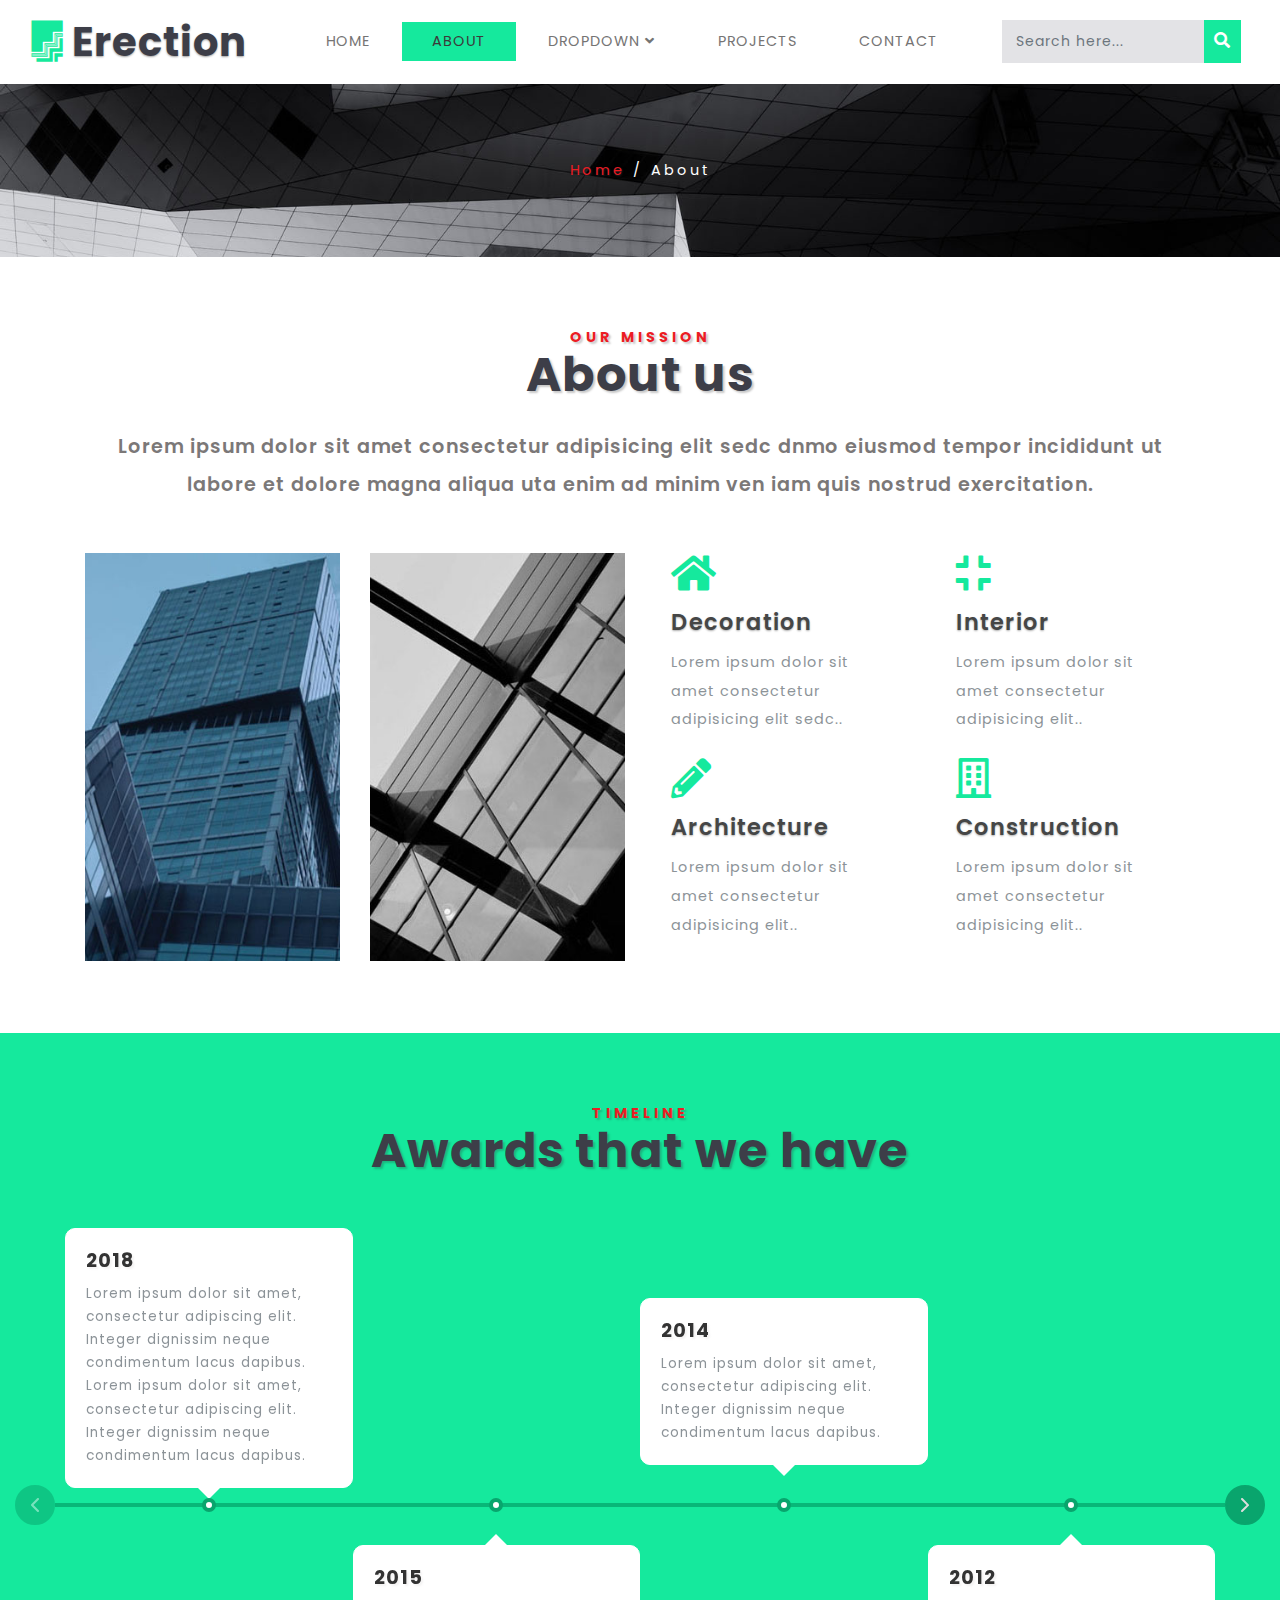
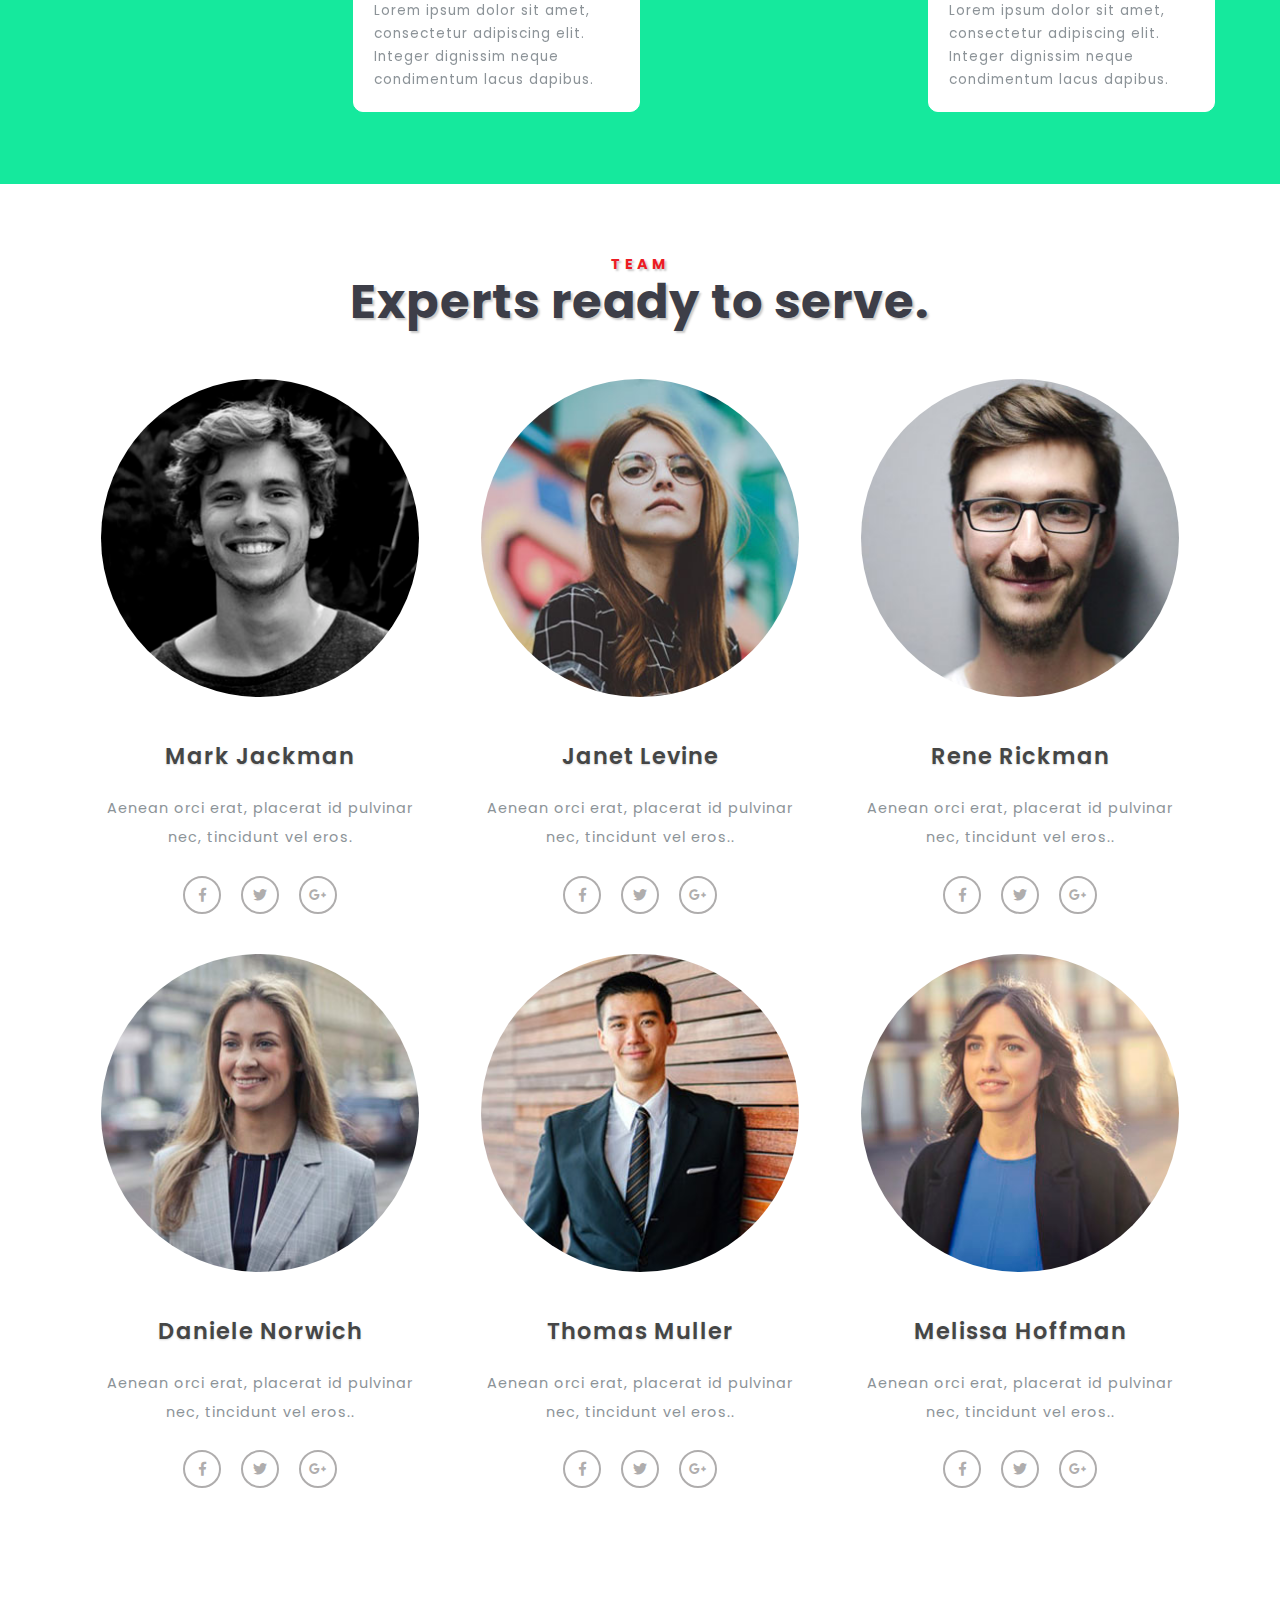
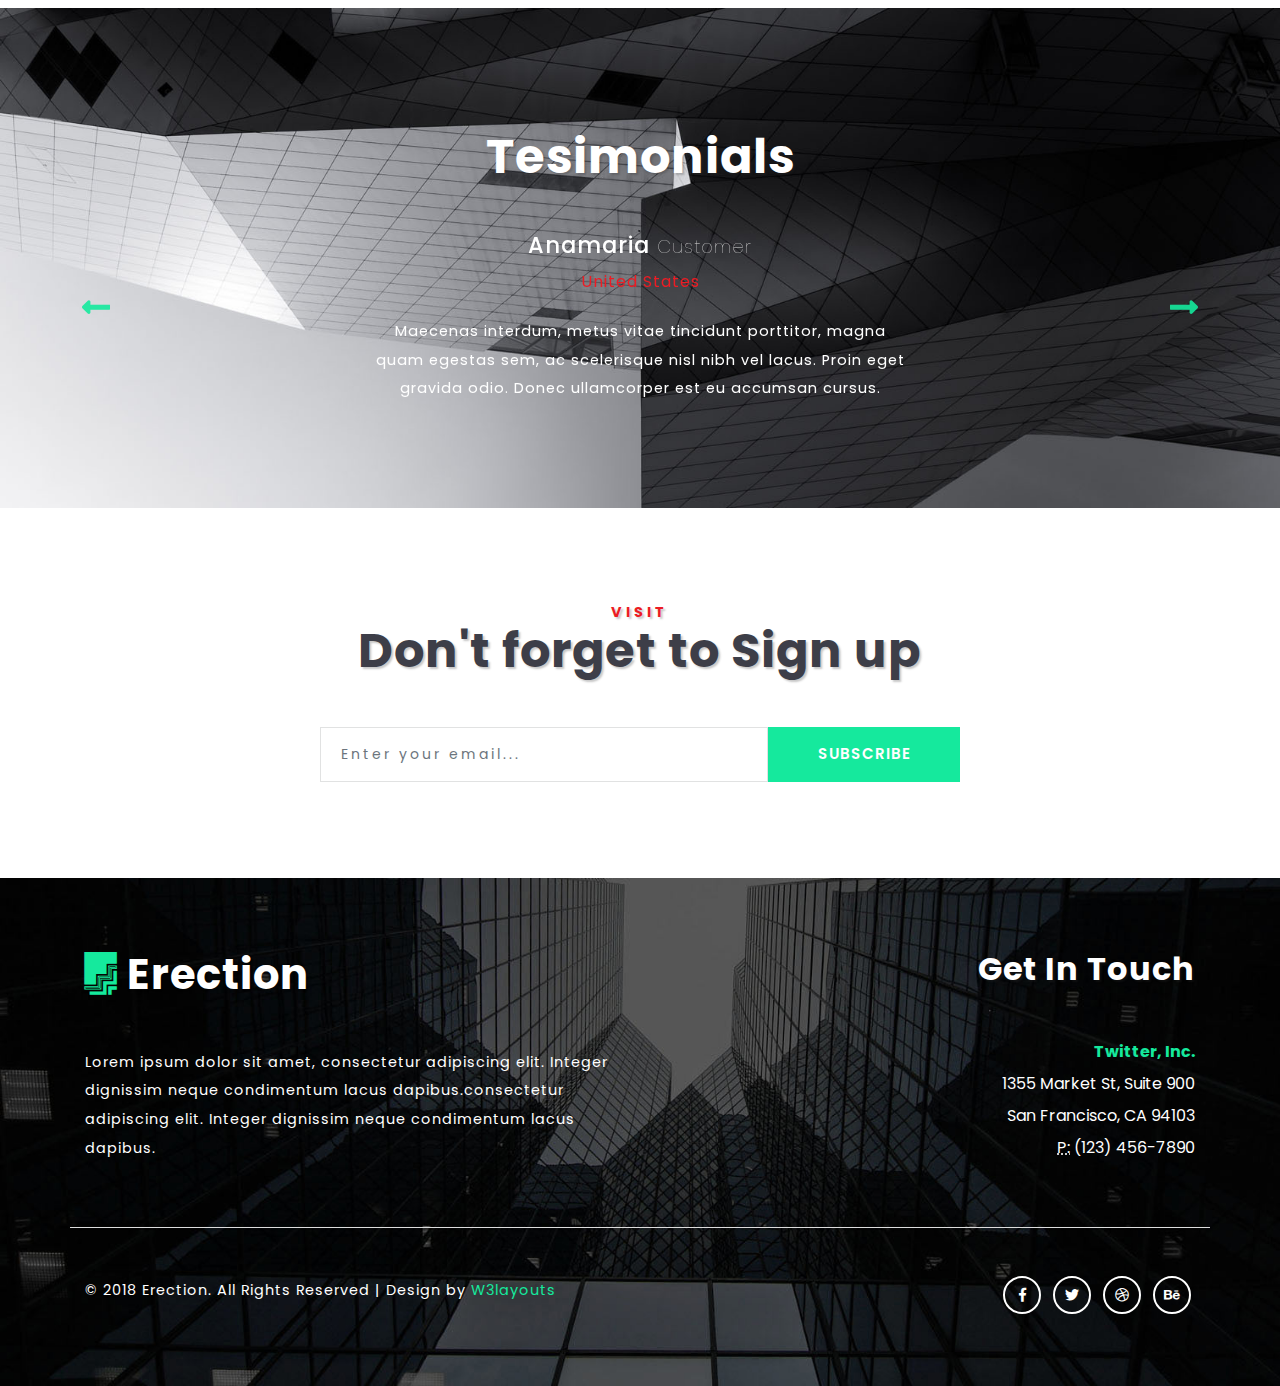
==== about.html @ d01f1c55 "Menmbahkan Template Baru" ====
<!--
	Author: W3layouts
	Author URL: http://w3layouts.com
	License: Creative Commons Attribution 3.0 Unported
	License URL: http://creativecommons.org/licenses/by/3.0/
-->
<!DOCTYPE html>
<html lang="zxx">

<head>
    <title>Erection Real estate Category Bootstrap responsive Web Template | About :: w3layouts</title>
    <meta name="viewport" content="width=device-width, initial-scale=1">
    <meta charset="utf-8">
    <meta name="keywords" content="Erection a Responsive web template, Bootstrap Web Templates, Flat Web Templates, Android Compatible web template, 
Smartphone Compatible web template, free webdesigns for Nokia, Samsung, LG, SonyEricsson, Motorola web design" />
    <script>
        addEventListener("load", function() {
            setTimeout(hideURLbar, 0);
        }, false);

        function hideURLbar() {
            window.scrollTo(0, 1);
        }
    </script>
    <link href="css/bootstrap.css" rel='stylesheet' type='text/css' />
    <link href="css/examples.css" rel="stylesheet" type="text/css">
    <link href="css/jquery.fancybox.css" rel="stylesheet" type="text/css">
    <link href="css/slider-pro.css" rel='stylesheet' type='text/css' />
    <link href="css/timeline.css" rel="stylesheet" type="text/css">
    <link href="css/style.css" rel='stylesheet' type='text/css' />
    <link href="css/fontawesome-all.css" rel="stylesheet">
    <link href="//fonts.googleapis.com/css?family=Poppins:100,100i,200,200i,300,300i,400,400i,500,500i,600,600i,700,700i,800,800i" rel="stylesheet">
</head>

<body>
    <div class="main-sec" id="home">
        <header>
            <nav class="navbar navbar-expand-lg navbar-light shift">
                <div class="logo">
                    <h1>
                        <a class="navbar-brand" href="index.html">
							<i class="fab fa-firstdraft"></i> Erection</a>
                    </h1>
                </div>
                <button class="navbar-toggler" type="button" data-toggle="collapse" data-target="#navbarSupportedContent" aria-controls="navbarSupportedContent" aria-expanded="false" aria-label="Toggle navigation">
					<span class="navbar-toggler-icon"></span>
				</button>

                <div class="collapse navbar-collapse" id="navbarSupportedContent">
                    <ul class="navbar-nav mx-auto">
                        <li class="nav-item">
                            <a class="nav-link" href="index.html">Home
								<span class="sr-only">(current)</span>
							</a>
                        </li>
                        <li class="nav-item active">
                            <a class="nav-link" href="about.html">About</a>
                        </li>
                        <li class="nav-item dropdown">
                            <a class="nav-link dropdown-toggle" href="#" id="navbarDropdown" role="button" data-toggle="dropdown" aria-haspopup="true" aria-expanded="false">
								Dropdown
								<i class="fas fa-angle-down"></i>
							</a>
                            <div class="dropdown-menu" aria-labelledby="navbarDropdown">
                                <a class="dropdown-item" href="services.html">Services</a>
                                <div class="dropdown-divider"></div>
                                <a class="dropdown-item" href="404.html">Error</a>

                            </div>
                        </li>
                        <li class="nav-item">
                            <a class="nav-link" href="projects.html">Projects</a>
                        </li>
                        <li class="nav-item">
                            <a class="nav-link" href="contact.html">Contact</a>
                        </li>
                    </ul>
                    <form action="#" method="post" class="form-inline my-2 my-lg-0 header-search">
                        <input class="form-control" type="search" placeholder="Search here..." name="Search" required="">
                        <button class="btn btn1 my-2 my-sm-0" type="submit">
							<i class="fas fa-search"></i>
						</button>
                    </form>
                </div>
            </nav>
        </header>
        <!--//header-->
    </div>
    <!-- banner-text -->
    <!-- banner-inner -->
    <div class="banner-inner">
        <ol class="breadcrumb justify-content-center">
            <li class="breadcrumb-item">
                <a href="index.html">Home</a>
            </li>
            <li class="breadcrumb-item active">About</li>
        </ol>

    </div>
    <!--// banner-inner -->
    <!--/wthree-banner-bottom-->
    <section class="wthree-banner-bottom py-lg-5 py-3 text-center">
        <div class="container py-lg-4 py-3">
            <h3 class="tittle text-center mb-lg-4 mb-3">
                <span>Our Mission</span>About us</h3>
            <p class="para my-4">Lorem ipsum dolor sit amet consectetur adipisicing elit sedc dnmo eiusmod tempor incididunt ut labore et dolore magna aliqua uta enim ad minim ven iam quis nostrud exercitation.</p>
            <div class="about-info mt-lg-5 mt-3">
                <div class="row">
                    <div class="col-lg-6 ab-imgs">
                        <div class="row ab-inner-img">
                            <div class="col-md-6 ab-one">
                                <img src="images/ab1.jpg" class="img-fluid" alt="">
                            </div>
                            <div class="col-md-6 ab-one">
                                <img src="images/ab2.jpg" class="img-fluid" alt="">
                            </div>
                        </div>
                    </div>
                    <div class="col-lg-6 ab-info text-left">
                        <div class="row ab-text-con">
                            <div class="col-sm-6 ab-grid">
                                <div class="card">
                                    <div class="card-body">
                                        <i class="fas fa-home"></i>
                                        <h5 class="card-title">Decoration</h5>
                                        <p class="card-text">Lorem ipsum dolor sit amet consectetur adipisicing elit sedc..</p>
                                    </div>
                                </div>
                            </div>
                            <div class="col-sm-6 ab-grid">
                                <div class="card">
                                    <div class="card-body">
                                        <i class="fas fa-compress"></i>
                                        <h5 class="card-title">Interior</h5>
                                        <p class="card-text">Lorem ipsum dolor sit amet consectetur adipisicing elit..</p>
                                    </div>
                                </div>
                            </div>
                            <div class="col-sm-6 ab-grid mt-4">
                                <div class="card">
                                    <div class="card-body">
                                        <i class="fas fa-pencil-alt"></i>
                                        <h5 class="card-title">Architecture</h5>
                                        <p class="card-text">Lorem ipsum dolor sit amet consectetur adipisicing elit..</p>
                                    </div>
                                </div>
                            </div>
                            <div class="col-sm-6 ab-grid mt-4">
                                <div class="card">
                                    <div class="card-body">
                                        <i class="far fa-building"></i>
                                        <h5 class="card-title">Construction</h5>
                                        <p class="card-text">Lorem ipsum dolor sit amet consectetur adipisicing elit..</p>
                                    </div>
                                </div>
                            </div>
                        </div>
                    </div>
                </div>
            </div>
        </div>
    </section>
    <!--//wthree-banner-bottom-->
    <section class="page-section py-lg-5 py-3">
        <div class="container-fluid">
            <div class="w3ls-inner-sec py-lg-4 py-3">
                <h3 class="tittle text-center mb-lg-5 mb-3">
                    <span>Timeline</span>Awards that we have</h3>
                <div class="timeline">
                    <div class="timeline__wrap">
                        <div class="timeline__items">
                            <div class="timeline__item">
                                <div class="timeline__content">
                                    <h4>2018</h4>
                                    <p>Lorem ipsum dolor sit amet, consectetur adipiscing elit. Integer dignissim neque condimentum lacus dapibus. Lorem ipsum dolor sit amet, consectetur adipiscing elit. Integer dignissim neque condimentum lacus dapibus.</p>
                                </div>
                            </div>
                            <div class="timeline__item">
                                <div class="timeline__content">
                                    <h4>2015</h4>
                                    <p>Lorem ipsum dolor sit amet, consectetur adipiscing elit. Integer dignissim neque condimentum lacus dapibus.</p>
                                </div>
                            </div>
                            <div class="timeline__item">
                                <div class="timeline__content">
                                    <h4>2014</h4>
                                    <p>Lorem ipsum dolor sit amet, consectetur adipiscing elit. Integer dignissim neque condimentum lacus dapibus.</p>
                                </div>
                            </div>
                            <div class="timeline__item">
                                <div class="timeline__content">
                                    <h4>2012</h4>
                                    <p>Lorem ipsum dolor sit amet, consectetur adipiscing elit. Integer dignissim neque condimentum lacus dapibus.</p>
                                </div>
                            </div>
                            <div class="timeline__item">
                                <div class="timeline__content">
                                    <h4>2010</h4>
                                    <p>Lorem ipsum dolor sit amet, consectetur adipiscing elit. Integer dignissim neque condimentum lacus dapibus. Lorem ipsum dolor sit amet, consectetur adipiscing elit.</p>
                                </div>
                            </div>
                            <div class="timeline__item">
                                <div class="timeline__content">
                                    <h4>2007</h4>
                                    <p>Lorem ipsum dolor sit amet, consectetur adipiscing elit. Integer dignissim neque condimentum lacus dapibus.</p>
                                </div>
                            </div>
                            <div class="timeline__item">
                                <div class="timeline__content">
                                    <h4>2004</h4>
                                    <p>Lorem ipsum dolor sit amet, consectetur adipiscing elit. Integer dignissim neque condimentum lacus dapibus.</p>
                                </div>
                            </div>
                            <div class="timeline__item">
                                <div class="timeline__content">
                                    <h4>2002</h4>
                                    <p>Lorem ipsum dolor sit amet, consectetur adipiscing elit. Integer dignissim neque condimentum lacus dapibus.</p>

                                </div>
                            </div>
                        </div>
                    </div>
                </div>
            </div>
        </div>
    </section>
    <!--//timeline-->
    <!--/wthree-banner-bottom-->
    <section class="wthree-banner-bottom py-lg-5 py-3 text-center">
        <div class="container py-lg-4 py-3">
            <h3 class="tittle text-center mb-lg-5 mb-3">
                <span>Team</span>Experts ready to serve.</h3>
            <div class="row mt-5">
                <div class="col-lg-4 member-main-w3layouts text-center">
                    <div class="card">
                        <div class="card-body">
                            <div class="member-img">
                                <img src="images/team1.jpg" alt=" " class="img-fluid rounded-circle">
                            </div>
                            <div class="member-info text-center py-lg-4 py-2">
                                <h4>Mark Jackman</h4>

                                <p class="my-4"> Aenean orci erat, placerat id pulvinar nec, tincidunt vel eros.</p>
                                <div class="mt-3 team-social text-center">

                                    <ul class="social-icons text-center">
                                        <li>
                                            <a href="#">
												<i class="fab fa-facebook-f"></i>
											</a>
                                        </li>
                                        <li class="mx-3">
                                            <a href="#">
												<i class="fab fa-twitter"></i>
											</a>
                                        </li>
                                        <li>
                                            <a href="#">
												<i class="fab fa-google-plus-g"></i>
											</a>
                                        </li>

                                    </ul>
                                </div>
                            </div>
                        </div>
                    </div>
                </div>
                <div class="col-lg-4 member-main-w3layouts text-center">
                    <div class="card">
                        <div class="card-body">
                            <div class="member-img">
                                <img src="images/team2.jpg" alt=" " class="img-fluid rounded-circle">
                            </div>
                            <div class="member-info text-center py-lg-4 py-2">
                                <h4>Janet Levine</h4>

                                <p class="my-4">Aenean orci erat, placerat id pulvinar nec, tincidunt vel eros..

                                </p>
                                <div class="mt-3 team-social text-center">

                                    <ul class="social-icons text-center">


                                        <li>
                                            <a href="#">
												<i class="fab fa-facebook-f"></i>
											</a>
                                        </li>
                                        <li class="mx-3">
                                            <a href="#">
												<i class="fab fa-twitter"></i>
											</a>
                                        </li>
                                        <li>
                                            <a href="#">
												<i class="fab fa-google-plus-g"></i>
											</a>
                                        </li>

                                    </ul>
                                </div>
                            </div>
                        </div>
                    </div>
                </div>
                <div class="col-lg-4 member-main-w3layouts text-center">
                    <div class="card">
                        <div class="card-body">
                            <div class="member-img">
                                <img src="images/team3.jpg" alt=" " class="img-fluid rounded-circle">
                            </div>
                            <div class="member-info text-center py-lg-4 py-2">
                                <h4>Rene Rickman</h4>

                                <p class="my-4">Aenean orci erat, placerat id pulvinar nec, tincidunt vel eros..

                                </p>
                                <div class="mt-3 team-social text-center">

                                    <ul class="social-icons text-center">


                                        <li>
                                            <a href="#">
												<i class="fab fa-facebook-f"></i>
											</a>
                                        </li>
                                        <li class="mx-3">
                                            <a href="#">
												<i class="fab fa-twitter"></i>
											</a>
                                        </li>
                                        <li>
                                            <a href="#">
												<i class="fab fa-google-plus-g"></i>
											</a>
                                        </li>
                                    </ul>
                                </div>
                            </div>
                        </div>
                    </div>
                </div>
                <div class="col-lg-4 member-main-w3layouts text-center mt-lg-3 mt-2">
                    <div class="card">
                        <div class="card-body">
                            <div class="member-img">
                                <img src="images/team4.jpg" alt=" " class="img-fluid rounded-circle">
                            </div>
                            <div class="member-info text-center py-lg-4 py-2">
                                <h4>Daniele Norwich</h4>
                                <p class="my-4">Aenean orci erat, placerat id pulvinar nec, tincidunt vel eros..
                                </p>
                                <div class="mt-3 team-social text-center">

                                    <ul class="social-icons text-center">


                                        <li>
                                            <a href="#">
												<i class="fab fa-facebook-f"></i>
											</a>
                                        </li>
                                        <li class="mx-3">
                                            <a href="#">
												<i class="fab fa-twitter"></i>
											</a>
                                        </li>
                                        <li>
                                            <a href="#">
												<i class="fab fa-google-plus-g"></i>
											</a>
                                        </li>
                                    </ul>
                                </div>
                            </div>
                        </div>
                    </div>
                </div>
                <div class="col-lg-4 member-main-w3layouts text-center mt-lg-3 mt-2">
                    <div class="card">
                        <div class="card-body">
                            <div class="member-img">
                                <img src="images/team5.jpg" alt=" " class="img-fluid rounded-circle">
                            </div>
                            <div class="member-info text-center py-lg-4 py-2">
                                <h4>Thomas Muller</h4>

                                <p class="my-4">Aenean orci erat, placerat id pulvinar nec, tincidunt vel eros..

                                </p>
                                <div class="mt-3 team-social text-center">

                                    <ul class="social-icons text-center">


                                        <li>
                                            <a href="#">
												<i class="fab fa-facebook-f"></i>
											</a>
                                        </li>
                                        <li class="mx-3">
                                            <a href="#">
												<i class="fab fa-twitter"></i>
											</a>
                                        </li>
                                        <li>
                                            <a href="#">
												<i class="fab fa-google-plus-g"></i>
											</a>
                                        </li>
                                    </ul>
                                </div>
                            </div>
                        </div>
                    </div>
                </div>
                <div class="col-lg-4 member-main-w3layouts text-center mt-lg-3 mt-2">
                    <div class="card">
                        <div class="card-body">
                            <div class="member-img">
                                <img src="images/team6.jpg" alt=" " class="img-fluid rounded-circle">
                            </div>
                            <div class="member-info text-center py-lg-4 py-2">
                                <h4>Melissa Hoffman</h4>

                                <p class="my-4">Aenean orci erat, placerat id pulvinar nec, tincidunt vel eros..

                                </p>
                                <div class="mt-3 team-social text-center">

                                    <ul class="social-icons text-center">


                                        <li>
                                            <a href="#">
												<i class="fab fa-facebook-f"></i>
											</a>
                                        </li>
                                        <li class="mx-3">
                                            <a href="#">
												<i class="fab fa-twitter"></i>
											</a>
                                        </li>
                                        <li>
                                            <a href="#">
												<i class="fab fa-google-plus-g"></i>
											</a>
                                        </li>
                                    </ul>
                                </div>
                            </div>
                        </div>
                    </div>
                </div>
            </div>
        </div>
    </section>
    <!--//wthree-banner-bottom-->
    <!-- /testimonials -->
    <div class="testimonials py-lg-5 py-3 mt-4">
        <div class="testimonials-inner py-lg-5 py-3">
            <h3 class="tittle cen text-center my-lg-4 mt-3">Tesimonials</h3>
            <div id="carouselExampleControls" class="carousel slide" data-ride="carousel">
                <div class="carousel-inner" role="listbox">
                    <div class="carousel-item active">
                        <div class="testimonials_grid text-center">
                            <h3>Anamaria
                                <span>Customer</span>
                            </h3>
                            <label>United States</label>
                            <p>Maecenas interdum, metus vitae tincidunt porttitor, magna quam egestas sem, ac scelerisque nisl nibh vel lacus. Proin eget gravida odio. Donec ullamcorper est eu accumsan cursus.</p>
                        </div>
                    </div>
                    <div class="carousel-item">
                        <div class="testimonials_grid text-center">
                            <h3>Esmeralda
                                <span>Customer</span>
                            </h3>
                            <label>United States</label>
                            <p>Maecenas interdum, metus vitae tincidunt porttitor, magna quam egestas sem, ac scelerisque nisl nibh vel lacus. Proin eget gravida odio. Donec ullamcorper est eu accumsan cursus.</p>
                        </div>
                    </div>
                    <div class="carousel-item">
                        <div class="testimonials_grid text-center">
                            <h3>Gretchen
                                <span>Customer</span>
                            </h3>
                            <label>United States</label>
                            <p>Maecenas interdum, metus vitae tincidunt porttitor, magna quam egestas sem, ac scelerisque nisl nibh vel lacus. Proin eget gravida odio. Donec ullamcorper est eu accumsan cursus.</p>
                        </div>
                    </div>
                    <a class="carousel-control-prev test" href="#carouselExampleControls" role="button" data-slide="prev">
						<span class="fas fa-long-arrow-alt-left"></span>
						<span class="sr-only">Previous</span>
					</a>
                    <a class="carousel-control-next test" href="#carouselExampleControls" role="button" data-slide="next">
						<span class="fas fa-long-arrow-alt-right" aria-hidden="true"></span>
						<span class="sr-only">Next</span>

					</a>
                </div>
            </div>
        </div>
    </div>
    <!-- //testimonials -->
    <!-- /newsletter-->
    <div class="newsletter py-lg-5 py-3 text-center">
        <div class="newsletter-inner py-lg-5 py-3">
            <h3 class="tittle text-center mb-lg-5 mb-3">
                <span>Visit </span>Don't forget to Sign up</h3>
            <div class="newsright">
                <form action="#" method="post" class="d-flex">
                    <input class="form-control" type="email" placeholder="Enter your email..." name="email" required="">
                    <input class="form-control" type="submit" value="Subscribe">
                </form>
            </div>
        </div>
    </div>
    <!-- //newsletter-->

    <!--footer -->
    <footer class="footer-sec-w3layouts py-lg-5 py-3">
        <div class="container">
            <div class="w3ls-inner-sec py-lg-4 py-3">
                <div class="row">
                    <div class="col-lg-6 footer-left-info text-left">
                        <div class="logo">
                            <h2>
                                <a href="index.html">
									<i class="fab fa-firstdraft"></i> Erection</a>
                            </h2>
                        </div>
                        <p class="my-5">Lorem ipsum dolor sit amet, consectetur adipiscing elit. Integer dignissim neque condimentum lacus dapibus.consectetur adipiscing elit. Integer dignissim neque condimentum lacus dapibus.</p>


                    </div>
                    <div class="col-lg-6 footer-right-info text-right">
                        <h6>Get In Touch</h6>
                        <address class="ad-info mt-5">
							<strong>Twitter, Inc.</strong>
							<br> 1355 Market St, Suite 900
							<br> San Francisco, CA 94103
							<br>
							<abbr title="Phone">P:</abbr> (123) 456-7890
						</address>

                    </div>
                </div>
                <div class="row copyright-info mt-3">
                    <div class="col-lg-6 copyright">
                        <p>&copy; 2018 Erection. All Rights Reserved | Design by
                            <a href="http://w3layouts.com/"> W3layouts </a>
                        </p>
                    </div>
                    <div class="col-lg-6 social_media footer-icons text-right">
                        <ul class="text-right">
                            <li>
                                <a href="#" class="facebook text-center">
									<i class="fab fa-facebook-f" aria-hidden="true"></i>
								</a>
                            </li>
                            <li>
                                <a href="#" class="twitter text-center">
									<i class="fab fa-twitter" aria-hidden="true"></i>
								</a>
                            </li>
                            <li>
                                <a href="#" class="dribbble text-center">
									<i class="fab fa-dribbble" aria-hidden="true"></i>
								</a>
                            </li>
                            <li>
                                <a href="#" class="behance text-center">
									<i class="fab fa-behance" aria-hidden="true"></i>
								</a>
                            </li>
                        </ul>
                    </div>
                </div>

            </div>
        </div>
    </footer>
    <!-- //Custom-JavaScript-File-Links -->
    <!-- js -->
    <script src="js/jquery-2.2.3.min.js"></script>
    <!--slider-->
    <!-- dropdown nav -->
    <script>
        $(document).ready(function() {
            $(".dropdown").hover(
                function() {
                    $('.dropdown-menu', this).stop(true, true).slideDown("fast");
                    $(this).toggleClass('open');
                },
                function() {
                    $('.dropdown-menu', this).stop(true, true).slideUp("fast");
                    $(this).toggleClass('open');
                }
            );
        });
    </script>
    <!-- //dropdown nav -->


    <!-- /timeline -->
    <script src="js/timeline.min.js"></script>
    <script>
        timeline(document.querySelectorAll('.timeline'), {
            forceVerticalMode: 700,
            mode: 'horizontal',
            verticalStartPosition: 'left',
            visibleItems: 4
        });
    </script>
    <!-- //timeline -->
    <!-- //js -->
    <script src="js/bootstrap.js"></script>
    <!--/ start-smoth-scrolling -->
    <script src="js/move-top.js"></script>
    <script src="js/easing.js"></script>
    <script>
        jQuery(document).ready(function($) {
            $(".scroll").click(function(event) {
                event.preventDefault();
                $('html,body').animate({
                    scrollTop: $(this.hash).offset().top
                }, 900);
            });
        });
    </script>
    <script>
        $(document).ready(function() {
            /*
            						var defaults = {
            							  containerID: 'toTop', // fading element id
            							containerHoverID: 'toTopHover', // fading element hover id
            							scrollSpeed: 1200,
            							easingType: 'linear' 
            						 };
            						*/

            $().UItoTop({
                easingType: 'easeOutQuart'
            });

        });
    </script>
    <!--// end-smoth-scrolling -->
</body>

</html>
---- css/examples.css ----
.slider-pro {
    font-family: 'Open Sans', Arial;
}

/* Example 1 */

#example1 .sp-thumbnail {
	width: 100%;
	padding: 8px;
	background-color: #F0F0F0;
	-moz-box-sizing: border-box;
	box-sizing: border-box;
}

#example1 .sp-thumbnail-title {
	margin-bottom: 5px;
	text-transform: uppercase;
	color: #333;
}

#example1 .sp-thumbnail-description {
	font-size: 14px;
	color: #333;
}

@media (max-width: 860px) {
	#example1 .hide-medium-screen {
		display: none;
	}
}

@media (max-width: 640px) {
	#example1 .sp-layer {
		font-size: 12px;
	}

	#example1 .hide-small-screen {
		display: none;
	}
}

@media (max-width: 500px) {
	#example1 .sp-thumbnail {
		text-align: center;
	}

	#example1 .sp-thumbnail-title {
		font-size: 12px;
		text-transform: uppercase;
	}

	#example1 .sp-thumbnail-description {
		display: none;
	}
}

/* Example 3 */

#example3 .sp-selected-thumbnail {
	border: 4px solid #000;
}

/* Example 4 */

#example4 .sp-slides-container {
	background-color: #F4F4F4;
}

#example4 h3 {
	margin: 0 0 10px 0;
}

#example4 p {
	margin: 0 0 30px 0;
}

#example4 .sp-thumbnail-container {
	width: 200px;
	height: 130px;
	overflow: hidden;
	margin-bottom: 10px;
}

#example4 .sp-image-text {
	background: rgba( 80, 80, 80, 0.5 );
	color: #FFF;
	padding: 20px;
}

.links {
	text-align: center;
	margin-top: 10px;
}

/* Example 5 */

#example5 .sp-thumbnail-image-container {
	width: 100px;
	height: 80px;
	overflow: hidden;
	float: left;
}

#example5 .sp-thumbnail-image {
	height: 100%;
}

#example5 .sp-thumbnail-text {
	width: 170px;
    float: right;
    padding: 8px;
    background-color: #F0F0F0;
    -moz-box-sizing: border-box;
    box-sizing: border-box;
}

#example5 .sp-thumbnail-title {
	margin-bottom: 5px;
	text-transform: uppercase;
	color: #333;
}

#example5 .sp-thumbnail-description {
	font-size: 14px;
	color: #333;
}

@media (max-width: 500px) {
	#example5 .sp-thumbnail {
		text-align: center;
	}

	#example5 .sp-thumbnail-image-container {
		display: none;
	}

	#example5 .sp-thumbnail-text {
		width: 120px;
	}

	#example5 .sp-thumbnail-title {
		font-size: 12px;
		text-transform: uppercase;
	}

	#example5 .sp-thumbnail-description {
		display: none;
	}
}
---- css/slider-pro.css ----
/*!
*  - v1.4.0
* Homepage: http://bqworks.com/slider-pro/
* Author: bqworks
* Author URL: http://bqworks.com/
*/

.sp-caption-container {
    text-align: center;
    margin-top: 10px;
    color: #888;
    letter-spacing: 2px;
    font-size: 0.9em;
}
.sp-slides-container {
    position: relative
}

.sp-mask {
    position: relative;
    overflow: hidden
}

.sp-slides {
    position: relative;
    -webkit-backface-visibility: hidden;
    -webkit-perspective: 1000
}

.sp-slide {
    position: absolute
}

.sp-image-container {
    overflow: hidden
}

.sp-image {
    position: relative;
    display: block;
    border: none
}

.sp-no-js {
    overflow: hidden;
    max-width: 100%
}

.sp-thumbnails-container {
    position: relative;
    overflow: hidden;
    direction: ltr
}

.sp-bottom-thumbnails,
.sp-top-thumbnails {
    left: 0;
    margin: 0 auto
}

.sp-top-thumbnails {
    position: absolute;
    top: 0;
    margin-bottom: 4px
}

.sp-bottom-thumbnails {
    margin-top: 4px
}

.sp-left-thumbnails,
.sp-right-thumbnails {
    position: absolute;
    top: 0
}

.sp-right-thumbnails {
    right: 0;
    margin-left: 4px
}

.sp-left-thumbnails {
    left: 0;
    margin-right: 4px
}

.sp-thumbnails {
    position: relative
}

.sp-thumbnail {
    border: none
}

.sp-thumbnail-container {
    position: relative;
    display: block;
    overflow: hidden;
    float: left;
    -moz-box-sizing: border-box;
    box-sizing: border-box
}

.sp-rtl .sp-thumbnail-container {
    float: right
}

.sp-bottom-thumbnails .sp-thumbnail-container,
.sp-top-thumbnails .sp-thumbnail-container {
    margin-left: 2px;
    margin-right: 2px
}

.sp-bottom-thumbnails .sp-thumbnail-container:first-child,
.sp-top-thumbnails .sp-thumbnail-container:first-child {
    margin-left: 0
}

.sp-bottom-thumbnails .sp-thumbnail-container:last-child,
.sp-top-thumbnails .sp-thumbnail-container:last-child {
    margin-right: 0
}

.sp-left-thumbnails .sp-thumbnail-container,
.sp-right-thumbnails .sp-thumbnail-container {
    margin-top: 2px;
    margin-bottom: 2px
}

.sp-left-thumbnails .sp-thumbnail-container:first-child,
.sp-right-thumbnails .sp-thumbnail-container:first-child {
    margin-top: 0
}

.sp-left-thumbnails .sp-thumbnail-container:last-child,
.sp-right-thumbnails .sp-thumbnail-container:last-child {
    margin-bottom: 0
}

.sp-right-thumbnails.sp-has-pointer {
    margin-left: -13px
}

.sp-right-thumbnails.sp-has-pointer .sp-thumbnail {
    position: absolute;
    left: 18px;
    margin-left: 0 !important
}

.sp-right-thumbnails.sp-has-pointer .sp-selected-thumbnail:before {
    content: '';
    position: absolute;
    height: 100%;
    border-left: 5px solid red;
    left: 0;
    top: 0;
    margin-left: 13px
}

.sp-right-thumbnails.sp-has-pointer .sp-selected-thumbnail:after {
    content: '';
    position: absolute;
    width: 0;
    height: 0;
    left: 0;
    top: 50%;
    margin-top: -8px;
    border-right: 13px solid red;
    border-top: 8px solid transparent;
    border-bottom: 8px solid transparent
}

.sp-left-thumbnails.sp-has-pointer {
    margin-right: -13px
}

.sp-left-thumbnails.sp-has-pointer .sp-thumbnail {
    position: absolute;
    right: 18px
}

.sp-left-thumbnails.sp-has-pointer .sp-selected-thumbnail:before {
    content: '';
    position: absolute;
    height: 100%;
    border-left: 5px solid red;
    right: 0;
    top: 0;
    margin-right: 13px
}

.sp-left-thumbnails.sp-has-pointer .sp-selected-thumbnail:after {
    content: '';
    position: absolute;
    width: 0;
    height: 0;
    right: 0;
    top: 50%;
    margin-top: -8px;
    border-left: 13px solid red;
    border-top: 8px solid transparent;
    border-bottom: 8px solid transparent
}

.sp-bottom-thumbnails.sp-has-pointer {
    margin-top: -13px
}

.sp-bottom-thumbnails.sp-has-pointer .sp-thumbnail {
    position: absolute;
    top: 18px;
    margin-top: 0 !important
}

.sp-bottom-thumbnails.sp-has-pointer .sp-selected-thumbnail:before {
    content: '';
    position: absolute;
    width: 100%;
    border-bottom: 5px solid red;
    top: 0;
    margin-top: 13px
}

.sp-bottom-thumbnails.sp-has-pointer .sp-selected-thumbnail:after {
    content: '';
    position: absolute;
    width: 0;
    height: 0;
    left: 50%;
    top: 0;
    margin-left: -8px;
    border-bottom: 13px solid red;
    border-left: 8px solid transparent;
    border-right: 8px solid transparent
}

.sp-top-thumbnails.sp-has-pointer {
    margin-bottom: -13px
}

.sp-top-thumbnails.sp-has-pointer .sp-thumbnail {
    position: absolute;
    bottom: 18px
}

.sp-top-thumbnails.sp-has-pointer .sp-selected-thumbnail:before {
    content: '';
    position: absolute;
    width: 100%;
    border-bottom: 5px solid red;
    bottom: 0;
    margin-bottom: 13px
}

.sp-top-thumbnails.sp-has-pointer .sp-selected-thumbnail:after {
    content: '';
    position: absolute;
    width: 0;
    height: 0;
    left: 50%;
    bottom: 0;
    margin-left: -8px;
    border-top: 13px solid red;
    border-left: 8px solid transparent;
    border-right: 8px solid transparent
}

.sp-layer {
    position: absolute;
    margin: 0;
    box-sizing: border-box;
    -moz-box-sizing: border-box;
    -webkit-box-sizing: border-box;
    -webkit-font-smoothing: subpixel-antialiased;
    -webkit-backface-visibility: hidden
}

.sp-black {
    color: #FFF;
    background: #000;
    background: rgba(0, 0, 0, .7)
}

.sp-white {
    color: #000;
    background: #fff;
    background: rgba(255, 255, 255, .7)
}

.sp-rounded {
    border-radius: 10px
}

.sp-padding {
    padding: 10px
}

.sp-selectable {
    cursor: default
}

.sp-caption-container {
    margin-top: 14px;
    color: #888;
    letter-spacing: 7px;
    font-size: 1em;
}

.sp-full-screen {
    margin: 0 !important;
    background-color: #000
}

.sp-full-screen-button {
    position: absolute;
    top: 5px;
    right: 10px;
    font-size: 30px;
    line-height: 1;
    cursor: pointer;
    -webkit-transform: rotate(45deg);
    -ms-transform: rotate(45deg);
    transform: rotate(45deg)
}

.sp-full-screen-button:before {
    content: '\2195'
}

.sp-fade-full-screen {
    opacity: 0;
    -webkit-transition: opacity .5s;
    transition: opacity .5s
}

.slider-pro:hover .sp-fade-full-screen {
    opacity: 1
}

.sp-buttons {
    position: relative;
    width: 100%;
    text-align: center;
    padding-top: 10px
}

.sp-rtl .sp-buttons {
    direction: rtl
}

.sp-full-screen .sp-buttons {
    display: none
}

.sp-button {
    width: 10px;
    height: 10px;
    border: 2px solid #222;
    border-radius: 50%;
    margin: 4px;
    display: inline-block;
    -moz-box-sizing: border-box;
    -webkit-box-sizing: border-box;
    box-sizing: border-box;
    cursor: pointer
}

.sp-selected-button {
    background-color:#ec1c24;
    border: 2px solid #ec1c24;
}

@media only screen and (min-width:768px) and (max-width:1024px) {
    .sp-button {
        width: 14px;
        height: 14px
    }
}

@media only screen and (min-width:568px) and (max-width:768px) {
    .sp-button {
        width: 16px;
        height: 16px
    }
}

@media only screen and (min-width:320px) and (max-width:568px) {
    .sp-button {
        width: 18px;
        height: 18px
    }
}

.sp-arrows {
    position: absolute
}

.sp-fade-arrows {
    opacity: 0;
    -webkit-transition: opacity .5s;
    transition: opacity .5s
}

.sp-slides-container:hover .sp-fade-arrows {
    opacity: 1
}

.sp-horizontal .sp-arrows {
    width: 100%;
    left: 0;
    top: 50%;
    margin-top: -15px
}

.sp-vertical .sp-arrows {
    height: 100%;
    left: 50%;
    top: 0;
    margin-left: -10px
}

.sp-arrow {
    position: absolute;
    display: block;
    width: 20px;
    height: 30px;
    cursor: pointer
}

.sp-vertical .sp-arrow {
    -webkit-transform: rotate(90deg);
    -ms-transform: rotate(90deg);
    transform: rotate(90deg)
}

.sp-horizontal .sp-previous-arrow {
    left: 20px;
    right: auto
}

.sp-horizontal .sp-next-arrow,
.sp-horizontal.sp-rtl .sp-previous-arrow {
    right: 20px;
    left: auto
}

.sp-horizontal.sp-rtl .sp-next-arrow {
    left: 20px;
    right: auto
}

.sp-vertical .sp-previous-arrow {
    top: 20px
}

.sp-vertical .sp-next-arrow {
    bottom: 20px;
    -webkit-transform: rotate(270deg);
    -ms-transform: rotate(270deg);
    transform: rotate(270deg)
}

.sp-next-arrow:after,
.sp-next-arrow:before,
.sp-previous-arrow:after,
.sp-previous-arrow:before {
    content: '';
    position: absolute;
    width: 50%;
    height: 50%;
    background-color: #FFF
}

.sp-arrow:before {
    left: 30%;
    top: 0;
    -webkit-transform: skew(145deg, 0deg);
    -ms-transform: skew(145deg, 0deg);
    transform: skew(145deg, 0deg)
}

.sp-arrow:after {
    left: 30%;
    top: 50%;
    -webkit-transform: skew(-145deg, 0deg);
    -ms-transform: skew(-145deg, 0deg);
    transform: skew(-145deg, 0deg)
}

.sp-horizontal.sp-rtl .sp-previous-arrow,
.sp-next-arrow {
    -webkit-transform: rotate(180deg);
    -ms-transform: rotate(180deg);
    transform: rotate(180deg)
}

.sp-horizontal.sp-rtl .sp-next-arrow {
    -webkit-transform: rotate(0deg);
    -ms-transform: rotate(0deg);
    transform: rotate(0deg)
}

.ie7 .sp-arrow,
.ie8 .sp-arrow {
    width: 0;
    height: 0
}

.ie7 .sp-arrow:after,
.ie7 .sp-arrow:before,
.ie8 .sp-arrow:after,
.ie8 .sp-arrow:before {
    content: none
}

.ie7.sp-horizontal .sp-previous-arrow,
.ie8.sp-horizontal .sp-previous-arrow {
    border-right: 20px solid #FFF;
    border-top: 20px solid transparent;
    border-bottom: 20px solid transparent
}

.ie7.sp-horizontal .sp-next-arrow,
.ie8.sp-horizontal .sp-next-arrow {
    border-left: 20px solid #FFF;
    border-top: 20px solid transparent;
    border-bottom: 20px solid transparent
}

.ie7.sp-vertical .sp-previous-arrow,
.ie8.sp-vertical .sp-previous-arrow {
    border-bottom: 20px solid #FFF;
    border-left: 20px solid transparent;
    border-right: 20px solid transparent
}

.ie7.sp-vertical .sp-next-arrow,
.ie8.sp-vertical .sp-next-arrow {
    border-top: 20px solid #FFF;
    border-left: 20px solid transparent;
    border-right: 20px solid transparent
}

.sp-thumbnail-arrows {
    position: absolute
}

.sp-fade-thumbnail-arrows {
    opacity: 0;
    -webkit-transition: opacity .5s;
    transition: opacity .5s
}

.sp-thumbnails-container:hover .sp-fade-thumbnail-arrows {
    opacity: 1
}

.sp-bottom-thumbnails .sp-thumbnail-arrows,
.sp-top-thumbnails .sp-thumbnail-arrows {
    width: 100%;
    top: 50%;
    left: 0;
    margin-top: -12px
}

.sp-left-thumbnails .sp-thumbnail-arrows,
.sp-right-thumbnails .sp-thumbnail-arrows {
    height: 100%;
    top: 0;
    left: 50%;
    margin-left: -7px
}

.sp-thumbnail-arrow {
    position: absolute;
    display: block;
    width: 15px;
    height: 25px;
    cursor: pointer
}

.sp-left-thumbnails .sp-thumbnail-arrows .sp-thumbnail-arrow,
.sp-right-thumbnails .sp-thumbnail-arrows .sp-thumbnail-arrow {
    -webkit-transform: rotate(90deg);
    -ms-transform: rotate(90deg);
    transform: rotate(90deg)
}

.sp-bottom-thumbnails .sp-previous-thumbnail-arrow,
.sp-top-thumbnails .sp-previous-thumbnail-arrow {
    left: 0
}

.sp-bottom-thumbnails .sp-next-thumbnail-arrow,
.sp-top-thumbnails .sp-next-thumbnail-arrow {
    right: 0
}

.sp-left-thumbnails .sp-previous-thumbnail-arrow,
.sp-right-thumbnails .sp-previous-thumbnail-arrow {
    top: 0
}

.sp-left-thumbnails .sp-next-thumbnail-arrow,
.sp-right-thumbnails .sp-next-thumbnail-arrow {
    bottom: 0
}

.sp-next-thumbnail-arrow:after,
.sp-next-thumbnail-arrow:before,
.sp-previous-thumbnail-arrow:after,
.sp-previous-thumbnail-arrow:before {
    content: '';
    position: absolute;
    width: 50%;
    height: 50%;
    background-color: #FFF
}

.sp-previous-thumbnail-arrow:before {
    left: 30%;
    top: 0;
    -webkit-transform: skew(145deg, 0deg);
    -ms-transform: skew(145deg, 0deg);
    transform: skew(145deg, 0deg)
}

.sp-previous-thumbnail-arrow:after {
    left: 30%;
    top: 50%;
    -webkit-transform: skew(-145deg, 0deg);
    -ms-transform: skew(-145deg, 0deg);
    transform: skew(-145deg, 0deg)
}

.sp-next-thumbnail-arrow:before {
    right: 30%;
    top: 0;
    -webkit-transform: skew(35deg, 0deg);
    -ms-transform: skew(35deg, 0deg);
    transform: skew(35deg, 0deg)
}

.sp-next-thumbnail-arrow:after {
    right: 30%;
    top: 50%;
    -webkit-transform: skew(-35deg, 0deg);
    -ms-transform: skew(-35deg, 0deg);
    transform: skew(-35deg, 0deg)
}

.ie7 .sp-thumbnail-arrow,
.ie8 .sp-thumbnail-arrow {
    width: 0;
    height: 0
}

.ie7 .sp-thumbnail-arrow:after,
.ie7 .sp-thumbnail-arrow:before,
.ie8 .sp-thumbnail-arrow:after,
.ie8 .sp-thumbnail-arrow:before {
    content: none
}

.ie7 .sp-bottom-thumbnails .sp-previous-thumbnail-arrow,
.ie7 .sp-top-thumbnails .sp-previous-thumbnail-arrow,
.ie8 .sp-bottom-thumbnails .sp-previous-thumbnail-arrow,
.ie8 .sp-top-thumbnails .sp-previous-thumbnail-arrow {
    border-right: 12px solid #FFF;
    border-top: 12px solid transparent;
    border-bottom: 12px solid transparent
}

.ie7 .sp-bottom-thumbnails .sp-next-thumbnail-arrow,
.ie7 .sp-top-thumbnails .sp-next-thumbnail-arrow,
.ie8 .sp-bottom-thumbnails .sp-next-thumbnail-arrow,
.ie8 .sp-top-thumbnails .sp-next-thumbnail-arrow {
    border-left: 12px solid #FFF;
    border-top: 12px solid transparent;
    border-bottom: 12px solid transparent
}

.ie7 .sp-left-thumbnails .sp-previous-thumbnail-arrow,
.ie7 .sp-right-thumbnails .sp-previous-thumbnail-arrow,
.ie8 .sp-left-thumbnails .sp-previous-thumbnail-arrow,
.ie8 .sp-right-thumbnails .sp-previous-thumbnail-arrow {
    border-bottom: 12px solid #FFF;
    border-left: 12px solid transparent;
    border-right: 12px solid transparent
}

.ie7 .sp-left-thumbnails .sp-next-thumbnail-arrow,
.ie7 .sp-right-thumbnails .sp-next-thumbnail-arrow,
.ie8 .sp-left-thumbnails .sp-next-thumbnail-arrow,
.ie8 .sp-right-thumbnails .sp-next-thumbnail-arrow {
    border-top: 12px solid #FFF;
    border-left: 12px solid transparent;
    border-right: 12px solid transparent
}

a.sp-video {
    text-decoration: none
}

a.sp-video img {
    -webkit-backface-visibility: hidden;
    border: none
}

a.sp-video:after {
    content: '\25B6';
    position: absolute;
    width: 45px;
    padding-left: 5px;
    height: 50px;
    border: 2px solid #FFF;
    text-align: center;
    font-size: 30px;
    border-radius: 30px;
    top: 0;
    color: #FFF;
    bottom: 0;
    left: 0;
    right: 0;
    background-color: rgba(0, 0, 0, .2);
    margin: auto;
    line-height: 52px
}

.slider-pro img.sp-image,
.slider-pro img.sp-thumbnail {
    max-width: none;
    max-height: none;
    border: none !important;
    border-radius: 0 !important;
    padding: 0 !important;
    -webkit-box-shadow: none !important;
    -mox-box-shadow: none !important;
    box-shadow: none !important;
    transition: none;
    -moz-transition: none;
    -webkit-transition: none;
    -o-transition: none
}

.slider-pro a {
    position: static;
    transition: none !important;
    -moz-transition: none !important;
    -webkit-transition: none !important;
    -o-transition: none !important
}

.slider-pro canvas,
.slider-pro embed,
.slider-pro iframe,
.slider-pro object,
.slider-pro video {
    max-width: none;
    max-height: none
}

.slider-pro p.sp-layer {
    font-size: 14px;
    line-height: 1.4;
    margin: 0
}

.slider-pro h1.sp-layer {
    font-size: 32px;
    line-height: 1.4;
    margin: 0
}

.slider-pro h2.sp-layer {
    font-size: 24px;
    line-height: 1.4;
    margin: 0
}

.slider-pro h3.sp-layer {
    font-size: 19px;
    line-height: 1.4;
    margin: 0
}

.slider-pro h4.sp-layer {
    font-size: 16px;
    line-height: 1.4;
    margin: 0
}

.slider-pro h5.sp-layer {
    font-size: 13px;
    line-height: 1.4;
    margin: 0
}

.slider-pro h6.sp-layer {
    font-size: 11px;
    line-height: 1.4;
    margin: 0
}

.slider-pro img.sp-layer {
    border: none
}
---- css/timeline.css ----
.timeline {
    position: relative
}

.timeline * {
    -webkit-box-sizing: border-box;
    box-sizing: border-box
}

.timeline:not(.timeline--horizontal):before {
    background-color: #ddd;
    bottom: 0;
    content: '';
    left: 50%;
    margin-left: -2px;
    position: absolute;
    top: 0;
    width: 4px;
    z-index: 1
}

.timeline__wrap {
    overflow: hidden;
    position: relative;
    z-index: 2
}

.timeline__item {
    font-size: 16px;
    font-size: 1rem;
    padding: .625rem 2.5rem .625rem 0;
    position: relative;
    width: 50%;
    z-index: 2
}

.timeline__item:after {
    background-color: #fff;
    border: 4px solid #09a56d;
    border-radius: 50%;
    content: '';
    height: 14px;
    position: absolute;
    right: -11px;
    -webkit-transform: translateY(-50%);
    -ms-transform: translateY(-50%);
    transform: translateY(-50%);
    top: 50%;
    width: 14px;
    z-index: 1
}

.timeline__item.animated {
    -webkit-animation-duration: 1s;
    animation-duration: 1s;
    -webkit-animation-fill-mode: both;
    animation-fill-mode: both;
    opacity: 0
}

.timeline__item.fadeIn {
    -webkit-animation-name: fadeIn;
    animation-name: fadeIn
}

.timeline__item--left {
    left: 0
}

.timeline__item--right {
    left: 50%;
    padding: .625rem 0 .625rem 2.5rem
}

.timeline__item--right:after {
    left: -11px
}

.timeline__item--right .timeline__content:before {
    border-bottom: 10px solid transparent;
    border-right: 12px solid #ccc;
    border-left: none;
    border-top: 10px solid transparent;
    left: -12px
}

.timeline__item--right .timeline__content:after {
    border-bottom: 9px solid transparent;
    border-right: 11px solid #fff;
    border-left: none;
    border-top: 9px solid transparent;
    left: -10px
}

.timeline__content {
    background-color: #fff;
    border: 1px solid #fff;
    border-radius: 10px;
    color: #333;
    display: block;
    padding: 1.25rem;
    position: relative
}

.timeline__content:after,
.timeline__content:before {
    content: '';
    height: 0;
    position: absolute;
    -webkit-transform: translateY(-50%);
    -ms-transform: translateY(-50%);
    transform: translateY(-50%);
    top: 50%;
    width: 0
}

.timeline__content:before {
    border-bottom: 10px solid transparent;
    border-left: 12px solid #ccc;
    border-top: 10px solid transparent;
    right: -12px;
    z-index: 1
}

.timeline__content:after {
    border-bottom: 9px solid transparent;
    border-left: 11px solid #fff;
    border-top: 9px solid transparent;
    right: -10px;
    z-index: 2
}

.timeline__content h4 {
    font-size: 1.2em;
    font-weight: 700;
    margin: 0 0 .625rem;
    text-shadow: 2px 2px 2px rgba(206, 202, 202, 0.22);
}

.timeline__content p {
    font-size: 0.85em;
    line-height: 1.7;
    margin-bottom: 0px;
}

.timeline--horizontal {
    font-size: 0;
    padding: 0 3.125rem;
    overflow: hidden;
    white-space: nowrap
}

.timeline--horizontal .timeline-divider {
    background-color: #08b778;
    display: block;
    height: 4px;
    left: 40px;
    position: absolute;
    -webkit-transform: translateY(-50%);
    -ms-transform: translateY(-50%);
    transform: translateY(-50%);
    right: 40px;
    z-index: 1
}

.timeline--horizontal .timeline__items {
    -webkit-transition: all .8s;
    -o-transition: all .8s;
    transition: all .8s;
    will-change: transform
}

.timeline--horizontal .timeline__item {
    display: inline-block;
    left: 0;
    padding: 0 0 2.5rem;
    position: relative;
    -webkit-transition: none;
    -o-transition: none;
    transition: none;
    vertical-align: top;
    white-space: normal
}

.timeline--horizontal .timeline__item:after {
    left: 50%;
    right: auto;
    -webkit-transform: translate(-50%, -50%);
    -ms-transform: translate(-50%, -50%);
    transform: translate(-50%, -50%);
    top: 100%
}

.timeline--horizontal .timeline__item .timeline__item__inner {
    display: table;
    height: 100%;
    width: 100%
}

.timeline--horizontal .timeline__item .timeline__content__wrap {
    display: table-cell;
    margin: 0;
    padding: 0;
    vertical-align: bottom
}

.timeline--horizontal .timeline__item .timeline__content:before {
    border-left: 12px solid transparent;
    border-right: 12px solid transparent;
    border-top: 12px solid #fff;
    left: 50%;
    right: auto;
    -webkit-transform: translateX(-50%);
    -ms-transform: translateX(-50%);
    transform: translateX(-50%);
    top: 100%
}

.timeline--horizontal .timeline__item .timeline__content:after {
    border-left: 10px solid transparent;
    border-right: 10px solid transparent;
    border-top: 10px solid #fff;
    left: 50%;
    right: auto;
    -webkit-transform: translateX(-50%);
    -ms-transform: translateX(-50%);
    transform: translateX(-50%);
    top: 100%
}

.timeline--horizontal .timeline__item:nth-child(even) {
    padding: 2.5rem 0 0
}

.timeline--horizontal .timeline__item:nth-child(even):after {
    top: 0
}

.timeline--horizontal .timeline__item:nth-child(even) .timeline__content__wrap {
    vertical-align: top
}

.timeline--horizontal .timeline__item:nth-child(even) .timeline__content:before {
    border-bottom: 12px solid #fff;
    border-left: 12px solid transparent;
    border-right: 12px solid transparent;
    border-top: none;
    bottom: 100%;
    top: auto;
}

.timeline--horizontal .timeline__item:nth-child(even) .timeline__content:after {
    border-bottom: 10px solid #fff;
    border-left: 10px solid transparent;
    border-right: 10px solid transparent;
    border-top: none;
    bottom: 100%;
    top: auto
}

.timeline-nav-button {
    background-color: #09a56d;
    border: 2px solid#09a56d;
    border-radius: 50px;
    -webkit-box-sizing: border-box;
    box-sizing: border-box;
    -webkit-box-shadow: none;
    box-shadow: none;
    cursor: pointer;
    display: block;
    height: 40px;
    outline: 0;
    position: absolute;
    text-indent: -9999px;
    -webkit-transform: translateY(-50%);
    -ms-transform: translateY(-50%);
    transform: translateY(-50%);
    top: 50%;
    width: 40px;
    z-index: 10
}

.timeline-nav-button:disabled {
    opacity: .5;
    pointer-events: none
}

.timeline-nav-button:before {
    background-position: center center;
    background-repeat: no-repeat;
    content: '';
    display: block;
    height: 14px;
    left: 50%;
    position: absolute;
    -webkit-transform: translateX(-50%) translateY(-50%);
    -ms-transform: translateX(-50%) translateY(-50%);
    transform: translateX(-50%) translateY(-50%);
    top: 50%;
    width: 8px
}

.timeline-nav-button--prev {
    left: 0
}

.timeline-nav-button--prev:before {
    background-image: url(../images/arrow-left.svg)
}

.timeline-nav-button--next {
    right: 0
}

.timeline-nav-button--next:before {
    background-image: url(../images/arrow-right.svg)
}

.timeline--mobile {
    padding: 0
}

.timeline--mobile:before {
    left: 10px !important;
    margin: 0 !important
}

.timeline--mobile .timeline__item {
    left: 0;
    padding-left: 40px;
    padding-right: 0;
    width: 100%
}

.timeline--mobile .timeline__item:after {
    left: 1px;
    margin: 0
}

.timeline--mobile .timeline__item .timeline__content:before {
    left: -12px;
    border-bottom: 12px solid transparent;
    border-right: 12px solid #ccc;
    border-left: none;
    border-top: 12px solid transparent
}

.timeline--mobile .timeline__item .timeline__content:after {
    left: -10px;
    border-bottom: 10px solid transparent;
    border-right: 10px solid #fff;
    border-left: none;
    border-top: 10px solid transparent
}

@-webkit-keyframes fadeIn {
    0% {
        opacity: 0;
        top: 70px
    }
    100% {
        opacity: 1;
        top: 0
    }
}

@keyframes fadeIn {
    0% {
        opacity: 0;
        top: 70px
    }
    100% {
        opacity: 1;
        top: 0
    }
}

@-webkit-keyframes liftUp {
    0% {
        top: 0
    }
    100% {
        top: -15px
    }
}

@keyframes liftUp {
    0% {
        top: 0
    }
    100% {
        top: -15px
    }
}

/*# sourceMappingURL=timeline.min.css.map */
---- css/style.css ----
/*--
	Author: W3Layouts
	Author URL: http://w3layouts.com
	License: Creative Commons Attribution 3.0 Unported
	License URL: http://creativecommons.org/licenses/by/3.0/
--*/

html,
body {
    margin: 0;
    font-size: 100%;
    font-family: 'Poppins', sans-serif;
    background: #fff;
}

body a {
    text-decoration: none;
    transition: 0.5s all;
    -webkit-transition: 0.5s all;
    -moz-transition: 0.5s all;
    -o-transition: 0.5s all;
    -ms-transition: 0.5s all;
    font-family: 'Poppins', sans-serif;
}

body img {
    width: 100%;
}

a:hover {
    text-decoration: none;
}

input[type="button"],
input[type="submit"],
input[type="text"],
input[type="email"],
input[type="search"] {
    transition: 0.5s all;
    -webkit-transition: 0.5s all;
    -moz-transition: 0.5s all;
    -o-transition: 0.5s all;
    -ms-transition: 0.5s all;
    font-family: 'Poppins', sans-serif;
}

h1,
h2,
h3,
h4,
h5,
h6 {
    margin: 0;
    font-family: 'Poppins', sans-serif;
    letter-spacing: 1px;
}

p {
    margin: 0;
    font-size: 0.9em;
    color: #8c9398;
    line-height: 2em;
    letter-spacing: 1px;
}

ul {
    margin: 0;
    padding: 0;
}

/*--/header --*/

/*--/navbar--*/

.navbar {
    padding: 0.8em 2em;
}

a.navbar-brand {
    font-size: 1em;
    font-weight: 700;
    text-shadow: 0 1px 2px rgba(0, 0, 0, 0.37);
    color: #3d3e48;
}

.navbar-light .navbar-brand {
    color: #3d3e48;
}

.logo i {
    color: #15e99d;
    text-shadow: none;
}

li.nav-item {
    margin: 0 1px;
}

.navbar-light .navbar-nav .nav-link {
    padding: 0.6em 1.4em;
    color: #757474;
    background: transparent;
    text-transform: uppercase;
    font-size: 0.9em;
    letter-spacing: 1px;
}

.navbar-light .navbar-nav .show > .nav-link,
.navbar-light .navbar-nav .active > .nav-link,
.navbar-light .navbar-nav .nav-link.show,
.navbar-light .navbar-nav .nav-link.active,
.navbar-light .navbar-nav .nav-link:hover,
.navbar-light .navbar-nav .nav-link:focus {
    background: transparent;
    color: #3c3a3a;
}

.dropdown-item {
    padding: 0.5em 1.5rem;
    font-size: 0.9em;
    margin: 0;
}

.dropdown-menu {
    margin: 0;
    padding: 0;
}

/*---*/

nav ul {
    list-style: none;
    text-align: center;
}

nav ul li {
    display: inline-block;
}

nav ul li a {
    display: block;
    color: #aaa;
    font-weight: 400;
    text-transform: uppercase;
    margin: 0 10px;
}

nav ul li a,
nav ul li a:after,
nav ul li a:before {
    transition: all .5s;
}

nav ul li a:hover {
    color: #555;
}

/* SHIFT */

nav.shift ul li a {
    position: relative;
    z-index: 1;
}

nav.shift ul li a:hover {
    color: #049c66;
}

nav.shift ul li a:after {
    display: block;
    position: absolute;
    top: 0;
    left: 0;
    bottom: 0;
    right: 0;
    margin: auto;
    width: 100%;
    height: 1px;
    content: '.';
    color: transparent;
    background: #15e99d;
    visibility: none;
    opacity: 0;
    z-index: -1;
}

nav.shift ul li a:hover:after {
    opacity: 1;
    visibility: visible;
    height: 100%;
}



/* Keyframes */

@-webkit-keyframes fill {
    0% {
        width: 0%;
        height: 1px;
    }
    50% {
        width: 100%;
        height: 1px;
    }
    100% {
        width: 100%;
        height: 100%;
        background: #333;
    }
}

/* Keyframes */

@-webkit-keyframes circle {
    0% {
        width: 1px;
        top: 0;
        left: 0;
        bottom: 0;
        right: 0;
        margin: auto;
        height: 1px;
        z-index: -1;
        background: #eee;
        border-radius: 100%;
    }
    100% {
        background: #aaa;
        height: 5000%;
        width: 5000%;
        z-index: -1;
        top: 0;
        bottom: 0;
        left: 0;
        right: 0;
        margin: auto;
        border-radius: 0;
    }
}

/*---*/

.dropdown-toggle::after {
    width: 0;
    height: 0;
    margin-left: 0;
    content: "";
    border-top: 0.3em solid;
    border-right: 0.3em solid transparent;
    border: 0px;
}

li.nav-item.active {
    background: #15e99d;
}

/*--/search--*/

form.header-search {
    width: 25%;
}

.header-search form {
    background: #e7e9ea;
    padding: 0.3em;
    border-radius: 50px;
}

.header-search input[type="search"] {
    outline: none;
    border: none;
    padding: 11px 14px;
    color: #fff;
    font-size: 14px;
    background: rgba(113, 114, 130, 0.2);
    float: left;
    letter-spacing: 1px;
    width: 82%;
    border-radius: 0;
}

.header-search button.btn1 {
    color: #fff;
    border: none;
    padding: 9px 9px 10px 9px;
    text-align: center;
    text-decoration: none;
    background: #15e99d;
    -webkit-transition: 0.5s all;
    -moz-transition: 0.5s all;
    -o-transition: 0.5s all;
    -ms-transition: 0.5s all;
    transition: 0.5s all;
    float: right;
    cursor: pointer;
    width: 15%;
    border-radius: 0;
}

/*--//search--*/

/*-- /search --*/

.search i {
    color: #fff;
    margin: 0.8em 1em;
}

/*-- //header --*/

/*-- /w3layouts-banner-info --*/

/*--*/

/*-- //top-nav --*/

.cd-radial-slider-content h3,
.cd-radial-slider-content h3 {
    font-size: 3.5em;
    color: #fff;
    text-align: center;
    line-height: 1.5em;
    text-transform: uppercase;
    font-weight: 700;
    letter-spacing: 10px;
    text-shadow: 2px 2px 2px rgb(12, 12, 12);
}

.cd-radial-slider-content h3 span,
.cd-radial-slider-content h4 span {
    display: block;
    color: #0099e5;
    font-weight: 100;
}

a.read {
    font-size: 15px;
    color: #fff !important;
    padding: .7em 1.5em;
    margin-top: 1em;
    display: inline-block;
    letter-spacing: 3px;
    background: transparent;
    border: 2px solid #fff;
    border-radius: 50px;
    -webkit-border-radius: 50px;
    -moz-border-radius: 50px;
    -ms-border-radius: 50px;
    -o-border-radius: 50px;
}

a.read:hover {
    background: #ec1c24;
    border: 2px solid #ec1c24;
}

/*-- //w3layouts-banner-info --*/

/*-- /slider --*/

/*-- w3layouts-banner-info-top --*/

.banner-top {
    background: url(../images/banner1.jpg) no-repeat 0px 0px;
    background-size: cover;
    -webkit-background-size: cover;
    -moz-background-size: cover;
    -o-background-size: cover;
    -moz-background-size: cover;
    min-height: 450px;
}

.banner-top1 {
    background: url(../images/banner2.jpg) no-repeat 0px 0px;
    background-size: cover;
    -webkit-background-size: cover;
    -moz-background-size: cover;
    -o-background-size: cover;
    -moz-background-size: cover;
    min-height: 750px;
}

.banner-top2 {
    background: url(../images/banner3.jpg) no-repeat 0px 0px;
    background-size: cover;
    -webkit-background-size: cover;
    -moz-background-size: cover;
    -o-background-size: cover;
    -moz-background-size: cover;
    min-height: 750px;
}

.banner-top3 {
    background: url(../images/banner4.jpg) no-repeat 0px 0px;
    background-size: cover;
    -webkit-background-size: cover;
    -moz-background-size: cover;
    -o-background-size: cover;
    -moz-background-size: cover;
    min-height: 750px;
}

.w3layouts-banner-info {
    padding-top: 14em;
}

.w3layouts-banner-info h3 span {
    font-weight: 600;
    color: #eee;
    text-decoration: underline;
}

.w3layouts-banner-info a {
    color: #fff;
    text-decoration: none;
    padding: 10px 20px;
    letter-spacing: 2px;
    font-size: 14px;
    margin: 1em 0.3em 0em;
    background: transparent;
    display: inline-block;
    border: 2px solid #fff;
}

.w3layouts-banner-info a:hover {
    color: #15e99d;
}

.w3layouts-banner-info h3 {
    font-size: 3em;
    color: #fff;
    font-weight: 100;
    letter-spacing: 2px;
    text-shadow: 2px 2px 2px rgba(45, 45, 45, 0.53);
}

.w3layouts-banner-info p {
    font-size: 1em;
    color: #fff;
    margin: 1.5em 0;
    letter-spacing: 6px;
}

.w3layouts-banner-info i {
    vertical-align: middle;
}

.covering {
    background: rgba(37, 37, 37, 0.4);
    min-height: 150px;
}

/*-- //w3layouts-banner-info-top --*/

/*--social_media_icons_style--*/

.social_media {
    text-align: center;
    position: absolute;
    left: 4%;
    top: 39%;
    z-index: 99;
}

.social_media ul li {
    list-style: none;
    margin-bottom: 1em;
}

.social_media ul li a {
    display: block;
    color: #fff;
    text-decoration: none;
    font-size: 14px;
    width: 38px;
    height: 38px;
    border-radius: 50%;
    line-height: 34px;
    background: transparent;
    border: 2px solid #fff;
}

.social_media ul li a:hover {
    color: #15e99d;
}

p.ab {
    text-transform: uppercase;
    color: #fff;
    letter-spacing: 3px;
    font-weight: bold;
    font-size: 14px;
    transform: rotate(-90deg);
    left: -0.4%;
    bottom: 20%;
    position: absolute;
    z-index: 99;
}

/*--//social_media_icons_style--*/

.thim-click-to-bottom {
    position: absolute;
    bottom: 27%;
    left: 49%;
    width: 40px;
    height: 40px;
    font-size: 40px;
    line-height: 40px;
    z-index: 9;
}

.thim-click-to-bottom i {
    color: #15e99d;
}

.rotate a {
    border: 2px solid #fff;
    font-size: 20px;
    padding: 10px;
    line-height: 65px;
    border-radius: 30px;
    text-align: center;
}

/*-- hover-effect --*/

/*--slider--*/

#slider2,
#slider3 {
    box-shadow: none;
    -moz-box-shadow: none;
    -webkit-box-shadow: none;
    margin: 0 auto;
}

.rslides_tabs li:first-child {
    margin-left: 0;
}

.rslides_tabs .rslides_here a {
    background: rgba(255, 255, 255, .1);
    color: #fff;
    font-weight: bold;
}

.events {
    list-style: none;
}

.callbacks_container {
    position: relative;
    float: left;
    width: 100%;
    min-height: 120px;
}

.callbacks {
    position: relative;
    list-style: none;
    overflow: hidden;
    width: 100%;
    padding: 0;
    margin: 0;
}

.callbacks li {
    position: absolute;
    width: 100%;
}

.callbacks img {
    position: relative;
    z-index: 1;
    height: auto;
    border: 0;
}

.callbacks .caption {
    display: block;
    position: absolute;
    z-index: 2;
    font-size: 20px;
    text-shadow: none;
    color: #fff;
    left: 0;
    right: 0;
    padding: 10px 20px;
    margin: 0;
    max-width: none;
    top: 10%;
    text-align: center;
}

/***
.callbacks_nav {
	position: absolute;
	-webkit-tap-highlight-color: rgba(0, 0, 0, 0);
	top: 76%;
	left: 40px;
	opacity: 0.7;
	z-index: 3;
	text-indent: -9999px;
	overflow: hidden;
	text-decoration: none;
	height: 34px;
	width: 34px;
	background: url(../images/left.png) no-repeat 0px 0px;
}

.callbacks_nav.next {
	left: auto;
	background: url(../images/right.png) no-repeat 0px 0px;
	right: 47%;
}

.callbacks_nav.prev {
	left: auto;
	background: url(../images/left.png) no-repeat 0px 0px;
	left: 47%;
}
/**/

#slider3-pager a {
    display: inline-block;
}

#slider3-pager span {
    float: left;
}

#slider3-pager span {
    width: 100px;
    height: 15px;
    background: #fff;
    display: inline-block;
    border-radius: 30em;
    opacity: 0.6;
}

#slider3-pager .rslides_here a {
    background: #FFF;
    border-radius: 30em;
    opacity: 1;
}

#slider3-pager a {
    padding: 0;
}

#slider3-pager li {
    display: inline-block;
}

.rslides {
    position: relative;
    list-style: none;
    overflow: hidden;
    width: 100%;
    padding: 0;
}

.rslides li {
    -webkit-backface-visibility: hidden;
    position: absolute;
    display: none;
    width: 100%;
    left: 0;
    top: 0;
}

.rslides li {
    position: relative;
    display: block;
    float: left;
}

.rslides img {
    height: auto;
    border: 0;
}

.callbacks_tabs {
    list-style: none;
    position: absolute;
    bottom: 12%;
    left: 45%;
    padding: 0;
    margin: 0;
    display: block;
    z-index: 9;
}

.slider-top span {
    font-weight: 600;
}

.callbacks_tabs li {
    display: inline-block;
    margin: 0px 4px;
}

/*----*/

.callbacks_tabs a {
    border: 2px solid #fff;
    width: 35px;
    height: 35px;
    line-height: 30px;
    border-radius: 50%;
    color: #fff;
    display: block;
    text-align: center;
}

.callbacks_here a {
    background: #15e99d;
    border: 2px solid #15e99d;
}

.slider {
    position: relative;
    min-height: 150px;
}

/*-- //slider --*/

/* Global Button Styles */

a.animated-button:link,
a.animated-button:visited {
    position: relative;
    padding: 12px 30px;
    color: #fff;
    font-size: 13px;
    text-align: center;
    text-decoration: none;
    text-transform: uppercase;
    overflow: hidden;
    letter-spacing: .08em;
    border-radius: 0;
    z-index: 9;
    text-shadow: 0 0 1px rgba(0, 0, 0, 0.2), 0 1px 0 rgba(0, 0, 0, 0.2);
    -webkit-transition: all 1s ease;
    -moz-transition: all 1s ease;
    -o-transition: all 1s ease;
    transition: all 1s ease;
}

a.animated-button:link:after,
a.animated-button:visited:after {
    content: "";
    position: absolute;
    height: 0%;
    left: 50%;
    top: 50%;
    width: 150%;
    z-index: -1;
    -webkit-transition: all 0.75s ease 0s;
    -moz-transition: all 0.75s ease 0s;
    -o-transition: all 0.75s ease 0s;
    transition: all 0.75s ease 0s;
}

a.animated-button:link:hover,
a.animated-button:visited:hover {
    color: #FFF;
    text-shadow: none;
}

a.animated-button:link:hover:after,
a.animated-button:visited:hover:after {
    height: 450%;
}

/* Victoria Buttons */

a.animated-button.victoria-two {
    border: 2px solid #EB2941;
}

a.animated-button.victoria-two:after {
    background: #EB2941;
    -moz-transform: translateX(-50%) translateY(-50%) rotate(25deg);
    -ms-transform: translateX(-50%) translateY(-50%) rotate(25deg);
    -webkit-transform: translateX(-50%) translateY(-50%) rotate(25deg);
    transform: translateX(-50%) translateY(-50%) rotate(25deg);
}

/*--//w3layouts-banner-info --*/

/*--/w3layouts-banner-info-bottom --*/

h3.tittle {
    text-shadow: 2px 2px 2px rgba(41, 41, 41, 0.26);
    font-size: 3em;
    color: #3d3e48;
    font-weight: 700;
}

h3.tittle span {
    display: block;
    font-weight: 700;
    text-transform: uppercase;
    font-size: 0.3em;
    color: #ec1c24;
    letter-spacing: 4px;
}

p.para {
    font-size: 1.2em;
    color: #7b7878;
    font-weight: 600;
}

/*--/ab-text-con --*/

.ab-text-con .card {
    border: none;
}

.ab-text-con .card-body {
    padding: 0 1em;
}

.card-title {
    font-size: 1.4em;
    color: #454646;
    text-shadow: 0 1px 2px rgba(0, 0, 0, 0.32);
    font-weight: 600;
}

.ab-text-con i {
    font-size: 2.5em;
    color: #15e99d;
    margin-bottom: 0.4em;
}

.ab-grid:hover i {
    color: #ec1c24;
}

/*--//ab-text-con --*/

/*--//w3layouts-banner-info-bottom --*/

/*--/time-line --*/

.page-section {
    background: #15e99d;
}

.featured {
    background: #f7f7f7;
}

/*--//time-line --*/

/*--/team--*/

.member-main-w3layouts .card {
    border: none;
}

.member-main-w3layouts .card-body {
    padding: 0 1em;
}

.team-social ul.social-icons li {
    display: inline-block;
}

.team-social ul.social-icons li a {
    display: block;
    color: #afadad;
    text-decoration: none;
    font-size: 14px;
    width: 38px;
    height: 38px;
    border-radius: 50%;
    line-height: 34px;
    background: transparent;
    border: 2px solid #afadad;
}

.team-social ul.social-icons li a:hover {
    color: #15e99d;
    border: 2px solid #15e99d;
}

.member-main-w3layouts h4 {
    font-size: 1.4em;
    color: #454646;
    text-shadow: 0 1px 2px rgba(0, 0, 0, 0.16);
    font-weight: 600;
    margin-top: 1em;
}

/*--//team--*/

/*-- effect --*/

.galsses-grid-left {
    position: relative;
    margin: 0 auto;
    max-width: 1000px;
    list-style: none;
    text-align: center;
}

/* Common style */

.galsses-grid-left figure {
    position: relative;
    float: left;
    overflow: hidden;
    margin: 0;
    min-width: 100%;
    max-width: 480px;
    max-height: 360px;
    width: 48%;
    height: auto;
    background: #3085a3;
    text-align: center;
}

.galsses-grid-left figure img {
    position: relative;
    display: block;
    min-height: 100%;
    max-width: 100%;
    opacity: 0.8;
}

.galsses-grid-left figure figcaption {
    padding: 2em;
    color: #fff;
    text-transform: uppercase;
    font-size: 1.25em;
    -webkit-backface-visibility: hidden;
    backface-visibility: hidden;
}

.galsses-grid-left figure figcaption::before,
.galsses-grid-left figure figcaption::after {
    pointer-events: none;
}

.galsses-grid-left figure figcaption,
.galsses-grid-left figure figcaption > a {
    position: absolute;
    top: 0;
    left: 0;
    width: 100%;
    height: 100%;
}

/***** Lexi *****/

/*---------------*/

figure.effect-lexi {
    background: -webkit-linear-gradient(-45deg, #000 0%, #fff 100%);
    background: linear-gradient(-45deg, #000 0%, #fff 100%);
}

figure.effect-lexi img {
    margin: -10px 0 0 -10px;
    max-width: none;
    width: -webkit-calc(100% + 10px);
    width: calc(100% + 10px);
    opacity: 0.9;
    -webkit-transition: opacity 0.35s, -webkit-transform 0.35s;
    transition: opacity 0.35s, transform 0.35s;
    -webkit-transform: translate3d(10px, 10px, 0);
    transform: translate3d(10px, 10px, 0);
    -webkit-backface-visibility: hidden;
    backface-visibility: hidden;
}

figure.effect-lexi figcaption::before,
figure.effect-lexi p {
    -webkit-transition: opacity 0.35s, -webkit-transform 0.35s;
    transition: opacity 0.35s, transform 0.35s;
}

figure.effect-lexi figcaption::before {
    position: absolute;
    right: -100px;
    bottom: -100px;
    width: 285px;
    height: 300px;
    border: 2px solid #fff;
    border-radius: 50%;
    box-shadow: 0 0 0 900px rgba(255, 255, 255, 0.2);
    content: '';
    opacity: 0;
    -webkit-transform: scale3d(0.5, 0.5, 1);
    transform: scale3d(0.5, 0.5, 1);
    -webkit-transform-origin: 50% 50%;
    transform-origin: 50% 50%;
}

figure.effect-lexi:hover img {
    opacity: 0.6;
    -webkit-transform: translate3d(0, 0, 0);
    transform: translate3d(0, 0, 0);
}

figure.effect-lexi h3 {
    text-align: left;
    -webkit-transition: -webkit-transform 0.35s;
    transition: transform 0.35s;
    -webkit-transform: translate3d(5px, 5px, 0);
    transform: translate3d(5px, 5px, 0);
    font-size: 25px;
    color: #fff;
}

figure.effect-lexi h3 span {
    color: #ec1c24;
}

figure.effect-lexi p {
    position: absolute;
    right: 0;
    bottom: 0;
    padding: 0 1em 3em 0em;
    width: 140px;
    text-align: right;
    opacity: 0;
    -webkit-transform: translate3d(20px, 20px, 0);
    transform: translate3d(20px, 20px, 0);
    font-size: .8em;
    line-height: 1.8em;
}

figure.effect-lexi:hover figcaption::before {
    opacity: 1;
    -webkit-transform: scale3d(1, 1, 1);
    transform: scale3d(1, 1, 1);
}

figure.effect-lexi:hover h3,
figure.effect-lexi:hover p {
    opacity: 1;
    -webkit-transform: translate3d(0, 0, 0);
    transform: translate3d(0, 0, 0);
}

/*-- //effect --*/

.galsses-grid-right h5 {
    font-size: 1em;
    color: #888;
    text-shadow: 0 1px 2px rgba(0, 0, 0, 0.16);
    font-weight: 600;
}

.galsses-grid-right p {
    line-height: 2.2em;
}

.galsses-grid-left p {
    color: #15e99d;
}

h4.post {
    font-size: 1.3em;
    color: #454646;
    text-shadow: 0 1px 2px rgba(0, 0, 0, 0.16);
    font-weight: 600;
}

span.post-color {
    font-size: 3em;
    color: #15e99d;
}

/*-- Pricing --*/

.price-main-info .card-header {
    font-size: 2.7em;
    color: #1c1c1d;
    font-weight: 700;
    background: none;
    padding: 0.8em 0;
}

.price-main-info .card-header span {
    font-weight: 300;
    vertical-align: top !important;
    color: #999;
    font-size: 0.6em;
}

.price-main-info .card-body {
    background: #fff;
    padding: 2em;
}

.pricing-card-title span {
    font-size: .5em;
    display: inline-block;
    color: #000;
}

.price-main-info.card:hover {
    border: 1px solid #15e99d;
}

.price-main-info p {
    margin: 2em 0;
    line-height: 2.2em;
}

.price-main-info h5.card-title {
    font-size: 2em;
    color: #1c1c1d;
    font-weight: 700;
}

.price-main-info .card-header label {
    font-size: 0.4em;
    display: block;
    text-transform: uppercase;
    font-weight: 400;
    color: #15e99d;
}

.card-deck .card {
    padding: 0px;
}

.price-main-info.card {
    border-radius: 0;
    padding: 0em 2em;
}

a.btn.read-more {
    text-decoration: none;
    padding: 10px 25px;
    letter-spacing: 2px;
    font-size: 14px;
    margin: 1em 0.3em 0em;
    background: transparent;
    display: inline-block;
    border: 2px solid #212529;
    border-radius: 0px;
    color: #212020;
}

.price-main-info.card:hover a.btn.read-more {
    background: #15e99d;
    border: 2px solid #15e99d;
}

/*--// Pricing --*/

/*--/newsletter--*/

.newsright input[type="email"] {
    outline: none;
    width: 100%;
    padding: 15px 20px;
    color: #848484;
    font-size: 14px;
    border: 1px solid #b5bbbd;
    width: 74%;
    letter-spacing: 3px;
    background: none;
}

.newsright input[type="email"] {
    outline: none;
    width: 100%;
    padding: 15px 20px;
    color: #848484;
    font-size: 14px;
    border: 1px solid #e1e2e2;
    width: 70%;
    letter-spacing: 3px;
    background: none;
    border-radius: 0px;
}

.newsright input[type="submit"] {
    border: none;
    padding: 16px 20px 16px;
    font-size: 15px;
    outline: none;
    text-transform: uppercase;
    font-weight: 600;
    letter-spacing: 1px;
    background: #15e99d;
    color: #fff;
    width: 30%;
    cursor: pointer;
    border-radius: 0px;
}

.newsright input[type="submit"]:hover {
    background: #ec1c24;
}

.newsright {
    margin: 0 auto;
    width: 50%;
}

.galsses-grid-right {
    padding: 0 5em 0 2em;
}

/*--//newsletter--*/

.testimonials_grid h3 {
    margin: 1em 0 0.5em 0;
    color: #fff;
    font-size: 1.4em;
}

.testimonials_grid label {
    font-size: 1em;
    letter-spacing: 1px;
    color: #ec1c24;
}

.testimonials_grid h3 span {
    font-weight: 100;
    font-size: 0.8em;
    color: #ddd;
}

.testimonials_grid p {
    width: 70%;
    margin: 1em auto 0;
    line-height: 2em;
    letter-spacing: 1px;
    color: #fff;
}

div#carouselExampleControls .carousel-item {
    background: none;
    height: auto;
}

.testimonials_grid {
    margin: 0 auto;
    width: 60%;
}

h3.tittle.cen {
    color: #fff;
}

a.carousel-control-next.test,
a.carousel-control-prev.test {
    color: #15e99d;
    text-align: center;
    opacity: 0.9;
    font-size: 2em;
}

.testimonials {
    background: url(../images/banner1.jpg) no-repeat 0px 0px;
    background-size: cover;
    -webkit-background-size: cover;
    -moz-background-size: cover;
    -o-background-size: cover;
    -moz-background-size: cover;
    min-height: 500px;
}

/*--/w3layouts-banner-info-inner--*/

.banner-inner {
    background: url(../images/banner1.jpg) no-repeat 0px 0px;
    background-size: cover;
    -webkit-background-size: cover;
    -o-background-size: cover;
    -moz-background-size: cover;
    -ms-background-size: cover;
    padding: 4em 0;
}

li.breadcrumb-item {
    font-size: 0.9em;
    letter-spacing: 3px;
}

li.breadcrumb-item a {
    color: #ec1c24;
    text-shadow: 1px 1px 2px #252424;
}

.breadcrumb-item.active {
    color: #ffffff;
}

ol.breadcrumb {
    background: none;
    margin: 0;
}

.ban-inner-content h3 {
    color: #fff;
    font-size: 2em;
}

.breadcrumb-item + .breadcrumb-item::before {
    display: inline-block;
    padding-right: 0.5rem;
    padding-left: 0.5rem;
    color: #ffffff;
    content: "/";
}

/*-- stats --*/

.project-img img {
    background: #eaecef;
    padding: 0.7em;
}

.stats_left p {
    font-size: 3em;
    font-weight: 700;
    letter-spacing: 1px;
    color: #fff;
    line-height: 2em;
}

.stats_left h4 {
    font-size: 1.1em;
    color: #069260;
    margin: 0;
    font-weight: 700;
    letter-spacing: 1px;
}

.stats_left i {
    font-size: 3em;
    color: #069260;
}

.stats_bottom_grid_left img {
    margin: 0 auto;
}

.stats_left {
    border: 1px solid #0bc180;
    padding: 3em 0em;
}

.stats_left:nth-child(3) {
    border-right: 0px;
}

.stats_left:nth-child(2) {
    border-left: 0px;
    border-right: 0px;
}

h3.tittle.fea {
    font-size: 2.3em;
}

/*--responsive--*/

@media(max-width:900px) {
    .stats_test {
        padding: 4em 2em;
    }
}

@media(max-width:800px) {
    .stats_left p {
        font-size: 2.3em;
    }
}

@media(max-width:768px) {
    .stats_test {
        padding: 4em 2em;
    }
    .news-right h4,
    .ab_info h4 {
        font-size: 1.7em;
    }
}

@media(max-width:640px) {
    .stats_left {
        text-align: center;
        float: left;
        width: 100%;
    }
    .stats_left:nth-child(2) {
        border-left: 1px solid #e42126;
        border-right: 1px solid #e42126;
        border-bottom: 0px;
    }
    .stats_left:nth-child(1) {
        border-bottom: 0px;
    }
    .stats_left:nth-child(3) {
        border-right: 1px solid #e42126;
        border-left: 1px solid #e42126;
        border-bottom: 0px;
    }
}

/*--//about --*/

/*--/feactured-services --*/

.terms-in .card {
    background: none;
    border: none;
    color: #fff;
}

.terms-in {
    padding: 2em 1em;
    background: #3be8b0;
}

.terms-in.one {
    background: #ffb900;
}

.terms-in.two {
    background: #fc636b;
}

.terms-in.thd {
    background: #928ff5;
}

.terms-in.fourth {
    background: #ff4e00;
}

.terms-in.fifth {
    background: #1aafd0;
}

.terms-main p {
    color: #fff;
}

.terms-in i {
    color: #fff;
    font-size: 3em;
    margin-bottom: 0.5em;
}

/*--//feactured-services --*/

/*--//w3layouts-banner-info-inner--*/

/*-- /error --*/

.error {
    margin-bottom: 1em;
}

.error-404 h4 {
    font-size: 12em;
    font-weight: 500;
    color: #333;
    margin: 0;
    padding: 0;
}

a.b-home {
    background: #202020;
    padding: 0.7em 1.5em;
    display: inline-block;
    color: #FFF;
    text-decoration: none;
    margin-top: 1em;
    font-size: 0.9em;
}

a.b-home:hover {
    background: #ec1c24;
}

.error-404 p {
    color: #929090;
    font-size: 1em;
    letter-spacing: 8px;
    margin: 0em 0 2em 0;
}

.error.social-icons {
    margin-bottom: 1em;
}

.error.social-icons a {
    color: #4e4e4e;
}

.error.social-icons a:hover {
    color: #ff3c41;
}

.error-404 {
    text-align: center;
}

.error-404 form {
    margin: 0 auto 2em;
    width: 40%;
    text-align: center;
}

.error-404 .copyrighttop a.facebook {
    color: #aaacaf;
    font-size: 15px;
}

.error-404 form input[type="search"] {
    outline: none;
    border: 1px solid #c4c5c5;
    background: none;
    color: #212121;
    padding: 14px 15px;
    width: 80%;
    float: left;
    font-size: 12px;
    letter-spacing: 5px;
    border-radius: 4px 0px 0px 4px;
    -webkit-border-radius: 4px 0px 0px 4px;
    -moz-border-radius: 4px 0px 0px 4px;
    -ms-border-radius: 4px 0px 0px 4px;
    -o-border-radius: 4px 0px 0px 4px;
}

.error-404 button.btn1 {
    color: #fff;
    border: none;
    padding: 12px 0;
    text-align: center;
    cursor: pointer;
    text-decoration: none;
    background: #15e99d;
    -webkit-transition: 0.5s all;
    -moz-transition: 0.5s all;
    -o-transition: 0.5s all;
    -ms-transition: 0.5s all;
    transition: 0.5s all;
    float: right;
    width: 20%;
    -webkit-border-radius: 0px 4px 4px 0px;
    -o-border-radius: 0px 4px 4px 0px;
    -moz-border-radius: 0px 4px 4px 0px;
    -o-border-radius: 0px 4px 4px 0px;
}

.error-404 button.btn1:hover {
    background: #ec1c24;
}

.social_media.footer-icons.error-page ul li a {
    color: #676161;
}

.social_media.footer-icons.error-page ul li a:hover {
    color: #15e99d;
}

@media(max-width:640px) {
    .error-404 h4 {
        font-size: 9em;
    }
    .error-404 form {
        width: 72%;
    }
}

@media(max-width:600px) {
    .error-404 h4 {
        font-size: 6em;
    }
    a.b-home {
        padding: 0.6em 1em;
        margin-top: 1em;
    }
}

@media(max-width:480px) {
    .error-404 h4 {
        font-size: 5em;
    }
    .error-404 p {
        font-size: 0.8em;
        letter-spacing: 5px;
        margin: 1em 0;
    }
}

/*-- //error --*/

/*-- Contact --*/

.map iframe {
    border: none;
    width: 100%;
    height: 450px;
}

.main_grid_contact h4 {
    font-size: 1.4em;
    color: #4e4f50;
    text-shadow: 0 1px 2px rgba(18, 18, 19, 0.13);
    font-weight: 700;
    text-transform: uppercase;
}

.map {
    position: relative;
    margin-bottom: 13em;
}

.contact-info h3 {
    color: #eee;
}

.contact-info p {
    margin: 0;
    font-size: 15px;
    color: #999;
    letter-spacing: 1px;
}

.main_grid_contact {
    width: 70%;
    position: absolute;
    bottom: -57%;
    left: 15%;
    -webkit-box-shadow: -5px 6px 25px -12px rgba(0, 0, 0, 0.75);
    -moz-box-shadow: -5px 6px 25px -12px rgba(0, 0, 0, 0.75);
    box-shadow: -5px 6px 25px -12px rgba(0, 0, 0, 0.75);
}

.form {
    flex-basis: 70%;
    -webkit-flex-basis: 70%;
    padding: 3em 5em;
    background: #fff;
}

.main_grid_contact label {
    color: #454646;
    letter-spacing: 1px;
    font-size: 1em;
    font-weight: 600;
    font-family: 'Poppins', sans-serif;
}

.main_grid_contact input[type="text"],
.main_grid_contact input[type="email"],
.main_grid_contact textarea {
    outline: none;
    padding: 15px 15px;
    font-size: 14px;
    color: #777;
    background: #f7f7f7;
    width: 100%;
    letter-spacing: 1px;
    border: 1px solid #ebeeef;
    border-radius: 0px;
}

.input-group input.margin2 {
    margin-right: 2%;
}

.input-group1 input[type="submit"] {
    outline: none;
    padding: 20px 0;
    font-size: 14px;
    color: #fff;
    background: #242525;
    border: none;
    letter-spacing: 2px;
    text-transform: uppercase;
    -webkit-transition: 0.5s all;
    -moz-transition: 0.5s all;
    -o-transition: 0.5s all;
    -ms-transition: 0.5s all;
    transition: 0.5s all;
    font-weight: 600;
    cursor: pointer;
    border-radius: 0px;
    font-family: 'Poppins', sans-serif;
}

.input-group1 input[type="submit"]:hover {
    background: #ec1c24;
    transition: all 0.5s ease-in;
    box-shadow: 21.213px 21.213px 60px 0px rgba(34, 59, 140, 0.06);
}

.main_grid_contact textarea {
    min-height: 80px;
    margin: 1em 0em;
    resize: none;
}

.address {
    margin-top: 22em;
}

.address-info {
    background: #f7f7f7;
    border: 1px solid #ebeeef;
    padding: 3em 1em;
}

.address-right h6 {
    font-size: 1em;
    color: #414346;
    text-shadow: 0 1px 2px rgba(0, 0, 0, 0.07);
}

.address-grid i {
    font-size: 1.5em;
    color: #15e99d;
}

.address-right p,
.address-right p a {
    color: #7c848c;
}

/*-- //Contact --*/

/*--footer--*/

footer {
    background: url(../images/footer.jpg) no-repeat 0px 0px;
    background-size: cover;
    -webkit-background-size: cover;
    -moz-background-size: cover;
    -o-background-size: cover;
    -moz-background-size: cover;
}

.footer-left-info p,
.copyright p {
    color: #fff;
}

.footer-left-info p a,
.copyright p a {
    color: #15e99d;
}

.logo h2 a {
    font-size: 1.3em;
    font-weight: 700;
    text-shadow: 0 1px 2px rgba(0, 0, 0, 0.37);
    color: #fff;
}

.social_media.footer-icons {
    position: static;
    top: 0;
    right: 0;
}

.social_media.footer-icons li {
    display: inline-block;
    margin: 0 4px;
}

address.ad-info {
    color: #fff;
    line-height: 2em;
}

address.ad-info strong {
    color: #15e99d;
}

.footer-right-info h6 {
    text-shadow: 2px 2px 2px rgba(41, 41, 41, 0.26);
    font-size: 2em;
    color: #fff;
    font-weight: 700;
}

.copyright-info {
    border-top: 1px solid #ddd;
    padding-top: 3em;
}

/*--//footer--*/

/*--/toTop--*/

#toTop {
    display: none;
    text-decoration: none;
    position: fixed;
    bottom: 10px;
    right: 10px;
    overflow: hidden;
    width: 34px;
    height: 34px;
    border: none;
    text-indent: 100%;
    background: url(../images/top_up.png) no-repeat 0px 0px;
    font-size: 0;
}

/*--//toTop--*/

/*--responsive--*/

@media(max-width:1366px) {
    .banner-top,
    .banner-top1,
    .banner-top2,
    .banner-top3,
    .covering {
        min-height: 658px;
    }
    .w3layouts-banner-info {
        padding-top: 10em;
    }
    .w3layouts-banner-info h3 {
        font-size: 2.9em;
    }
}

@media(max-width:1280px) {
    .banner-top,
    .banner-top1,
    .banner-top2,
    .banner-top3,
    .covering {
        min-height: 608px;
    }
    .w3layouts-banner-info {
        padding-top: 9em;
    }
    .thim-click-to-bottom {
        position: absolute;
        bottom: 35%;
    }
    .callbacks_tabs {
        bottom: 16%;
        left: 44%;
    }
}

@media(max-width:1080px) {
    .banner-top,
    .banner-top1,
    .banner-top2,
    .banner-top3,
    .covering {
        min-height: 538px;
    }
    .w3layouts-banner-info h3 {
        font-size: 2.7em;
    }
    .social_media {
        left: 4%;
        top: 35%;
    }
    .callbacks_tabs {
        bottom: 10%;
        left: 42%;
    }
    .w3layouts-banner-info a {
        padding: 8px 20px;
        letter-spacing: 2px;
        font-size: 14px;
        margin: 0.3em 0.3em 0em;
    }
    .w3layouts-banner-info {
        padding-top: 6em;
    }
    .thim-click-to-bottom {
        position: absolute;
        bottom: 32%;
    }
    .navbar-light .navbar-nav .nav-link {
        padding: 0.5em 0.4em;
        font-size: 0.8em;
    }
    .card-title {
        font-size: 1.2em;
    }
    h3.tittle {
        font-size: 2.5em;
    }

}

@media(max-width:1050px) {
    .header-search button.btn1 {
        width: 23%;
        border-radius: 0;
    }
    .header-search input[type="search"] {
        width: 75%;
        border-radius: 0;
    }
    .navbar {
        padding: 0.8em 1em;
    }
    .newsright {
        margin: 0 auto;
        width: 75%;
    }

}

@media(max-width:1024px) {}

@media(max-width:991px) {
    .navbar-light .navbar-nav .nav-link {
        padding: 0.4em 1.4em;
        font-size: 0.9em;
        text-align: center;
    }
    li.nav-item {
        margin: 6px 0px 0 0;
    }
    .dropdown-item {
        text-align: center;
    }
    .active > .nav-link,
    .navbar-light .navbar-nav .nav-link.show,
    .navbar-light .navbar-nav .nav-link.active,
    .navbar-light .navbar-nav .nav-link:hover {
        color: #555;
        text-shadow: 1px 1px 2px #000000;
        border: 2px solid #ffffff;
        border-radius: 3px;
    }
    .navbar-light .navbar-nav .nav-link {
        padding: 0.7em 1.4em;
        font-size: 0.9em;
        text-align: center;
        color: #555;
    }
    #navbarSupportedContent {
        background: #fff;
        padding: 0.5em 0;
    }
    .cd-header-buttons {
        top: 20px;
        right: 60px;
    }
    .service-in:nth-child(2) {
        margin-top: 1.5em;
    }
    .card.feature {
        border: 0;
        width: 50%;
    }
    .navbar-light .navbar-toggler {
        color: #fff;
        border-color: #e7e7e8;
    }
    .service-in:nth-child(2) {
        margin: 2em 0em;
    }
    span.navbar-toggler-icon i {
        line-height: 1.2em;
        font-size: 1.4em;
    }
    .navbar-toggler {
        padding: 0.3rem 0.6rem;
        font-size: 1.25rem;
        border: 1px solid transparent;
        border-radius: 0;
    }
    #navbarSupportedContent {
        background: #fff;
        padding: 0.5em 0;
        position: absolute;
        width: 90%;
        z-index: 99;
        top: 100%;
    }
    form.header-search {
        width: 60%;
        margin: 0 auto;
    }
    li.breadcrumb-item a {
        color: #eb2941;
    }
    .address-grid {
        margin-bottom: 1em;
    }
    .ab-text-con {
        margin-top: 2em;
    }
    .member-main-w3layouts {
        float: left;
        width: 50%;
        margin-bottom: 1em;
    }
    .galsses-grid-right {
        padding: 0 5em 0 0em;
        margin-top: 1em;
    }
    .testimonials {
        min-height: 378px;
    }
    .social_media ul li a {
        font-size: 12px;
        width: 32px;
        height: 32px;
        border-radius: 50%;
        line-height: 29px;
    }
    .copyright {
        text-align: center;
        margin-bottom: 1.5em;
    }
    .social_media.footer-icons,
    .social_media.footer-icons ul {
        text-align: center !important;
    }
    .error-404 form {
        margin: 0 auto 2em;
        width: 62%;
        text-align: center;
    }
    .banner-inner {
        padding: 2em 0;
    }
}

@media(max-width:900px) {
    .w3layouts-banner-info h3 {
        font-size: 2.5em;
    }
    .callbacks_tabs a {
        width: 30px;
        height: 30px;
        line-height: 30px;
    }
    .banner-top,
    .banner-top1,
    .banner-top2,
    .banner-top3,
    .covering {
        min-height: 482px;
    }
    .thim-click-to-bottom {
        position: absolute;
        bottom: 28%;
    }
    p.para {
        font-size: 1em;
    }
    .member-main-w3layouts h4 {
        font-size: 1.2em;
    }
    .testimonials_grid p {
        width: 92%;
        margin: 1em auto 0;
        line-height: 2em;
    }
    .footer-right-info h6 {
        font-size: 1.6em;
    }
}

@media(max-width:800px) {
    .w3layouts-banner-info p {
        font-size: 0.9em;
        color: #fff;
        margin: 1.5em 0;
        letter-spacing: 3px;
    }
    .w3layouts-banner-info {
        padding-top: 4em;
    }

}

@media(max-width:768px) {}

@media(max-width:767px) {
    .w3layouts-banner-info {
        padding-top: 4em;
    }
    .callbacks_tabs a {
        width: 26px;
        height: 26px;
        line-height: 23px;
        font-size: 0.8em;
    }
    .ab-one {
        margin-bottom: 1em;
    }
    .w3layouts-banner-info p {
        font-size: 0.9em;
        margin: 1.3em 0;
        letter-spacing: 3px;
    }
}

@media(max-width:667px) {
    .form {
        padding: 3em 2em;
    }
    .main_grid_contact {
        width: 100%;
        position: static;
    }
    .map {
        margin-bottom: 1em;
    }
    .address {
        margin-top: 2em;
    }
    .address-right.text-left {
        text-align: center !important;
        margin-top: 1em;
    }
    .testimonials_grid h3 {
        margin: 1em 0 0.5em 0;
        font-size: 1em;
    }
    p {
        margin: 0;
        font-size: 0.85em;
    }
}

@media(max-width:640px) {
    .callbacks_tabs {
        bottom: 10%;
        left: 38%;
    }
    .thim-click-to-bottom {
        position: absolute;
        bottom: 28%;
        left: 47%;
    }
    h3.tittle {
        font-size: 2.3em;
    }
    .newsright {
        width: 92%;
    }
}

@media(max-width:568px) {
    h3.tittle {
        font-size: 2em;
    }
    figure.effect-lexi h3 {
        font-size: 16px;
    }
    .galsses-grid-right {
        padding: 0 5em 0 2em;
        margin-top: 1em;
    }
    h4.post {
        font-size: 1.1em;
    }
    .galsses-grid-right h5 {
        font-size: 0.9em;
    }
    .member-main-w3layouts h4 {
        font-size: 1.1em;
    }
    .team-social ul.social-icons li a {
        font-size: 12px;
        width: 32px;
        height: 32px;
        border-radius: 50%;
        line-height: 29px;
    }
    .w3layouts-banner-info h3 {
        font-size: 2.4em;
    }
    .w3layouts-banner-info a {
        padding: 8px 16px;
        letter-spacing: 1px;
        font-size: 13px;
        margin: 0.3em 0.3em 0em;
    }

}

@media(max-width:480px) {
    h3.tittle {
        font-size: 2em;
    }
    figure.effect-lexi h3 {
        font-size: 16px;
    }
    .w3layouts-banner-info h3 {
        font-size: 2.2em;
    }
    .w3layouts-banner-info p {
        font-size: 0.85em;
        margin: 1em 0;
        letter-spacing: 1px;
    }
    .banner-top,
    .banner-top1,
    .banner-top2,
    .banner-top3,
    .covering {
        min-height: 399px;
    }
    .w3layouts-banner-info {
        padding-top: 2.5em;
    }
    .callbacks_tabs {
        bottom: 10%;
        left: 35%;
    }
    .social_media {
        left: 4%;
        top: 30%;
    }
    .rotate a {
        font-size: 13px;
        padding: 7px;
        line-height: 65px;
    }
    a.navbar-brand {
        font-size: 0.9em;
    }
    p.para {
        font-size: 0.9em;
    }
    .ab-grid {
        margin-bottom: 1em;
    }
    .member-main-w3layouts {
        float: left;
        width: 100%;
        margin-bottom: 1em;
    }
}

@media(max-width:440px) {
    .w3layouts-banner-info h3 {
        font-size: 2em;
    }
    .w3layouts-banner-info a {
        padding: 6px 16px;
        letter-spacing: 1px;
        font-size: 13px;
        margin: 0em 0.1em 0em;
    }
    .w3layouts-banner-info p {
        font-size: 0.85em;
        margin: 0.5em 0 0.8em 0;
        letter-spacing: 1px;
    }
    .logo h2 a {
        font-size: 1.2em;
    }
    .address-info {
        padding: 2em 1em;
        margin: 0;
    }
}

@media(max-width:414px) {
    .banner-top,
    .banner-top1,
    .banner-top2,
    .banner-top3,
    .covering {
        min-height: 346px;
    }
    .newsright input[type="email"] {
        width: 53%;
    }
    .newsright input[type="submit"] {
        padding: 16px 20px 16px;
        font-size: 15px;
        width: 43%;
    }
    h3.tittle {
        font-size: 1.8em;
    }
    .callbacks_tabs {
        bottom: 10%;
        left: 33%;
    }
}

@media(max-width:384px) {
    .social_media ul li a {
        font-size: 10px;
        width: 26px;
        height: 26px;
        line-height: 23px;
    }
    .social_media ul li {
        list-style: none;
        margin-bottom: 0.4em;
    }
    .social_media {
        left: 4%;
        top: 38%;
    }
    .w3layouts-banner-info p {
        font-size: 0.8em;
        margin: 0.5em 0 0.8em 0;
        letter-spacing: 1px;
    }
}

@media(max-width:375px) {
    .w3layouts-banner-info h3 {
        font-size: 1.8em;
    }
    a.navbar-brand {
        font-size: 0.8em;
    }
    .social_media {
        left: 4%;
        top: 56%;
    }
}

@media(max-width:320px) {
    .w3layouts-banner-info h3 {
        font-size: 1.5em;
    }
    .banner-top,
    .banner-top1,
    .banner-top2,
    .banner-top3,
    .covering {
        min-height: 289px;
    }
    .social_media {
        left: 3%;
        top: 49%;
    }
    .w3layouts-banner-info a {
        padding: 5px 7px;
        letter-spacing: 1px;
        font-size: 12px;
        margin: 0em 0.1em 0em;
    }
    h3.tittle {
        font-size: 1.6em;
    }
    .w3layouts-banner-info p {
        font-size: 0.7em;
        margin: 0.5em 0 0.8em 0;
        letter-spacing: 1px;
    }
    .callbacks_tabs a {
        width: 20px;
        height: 20px;
        line-height: 17px;
        font-size: 0.7em;
    }
}

/*--//responsive--*/
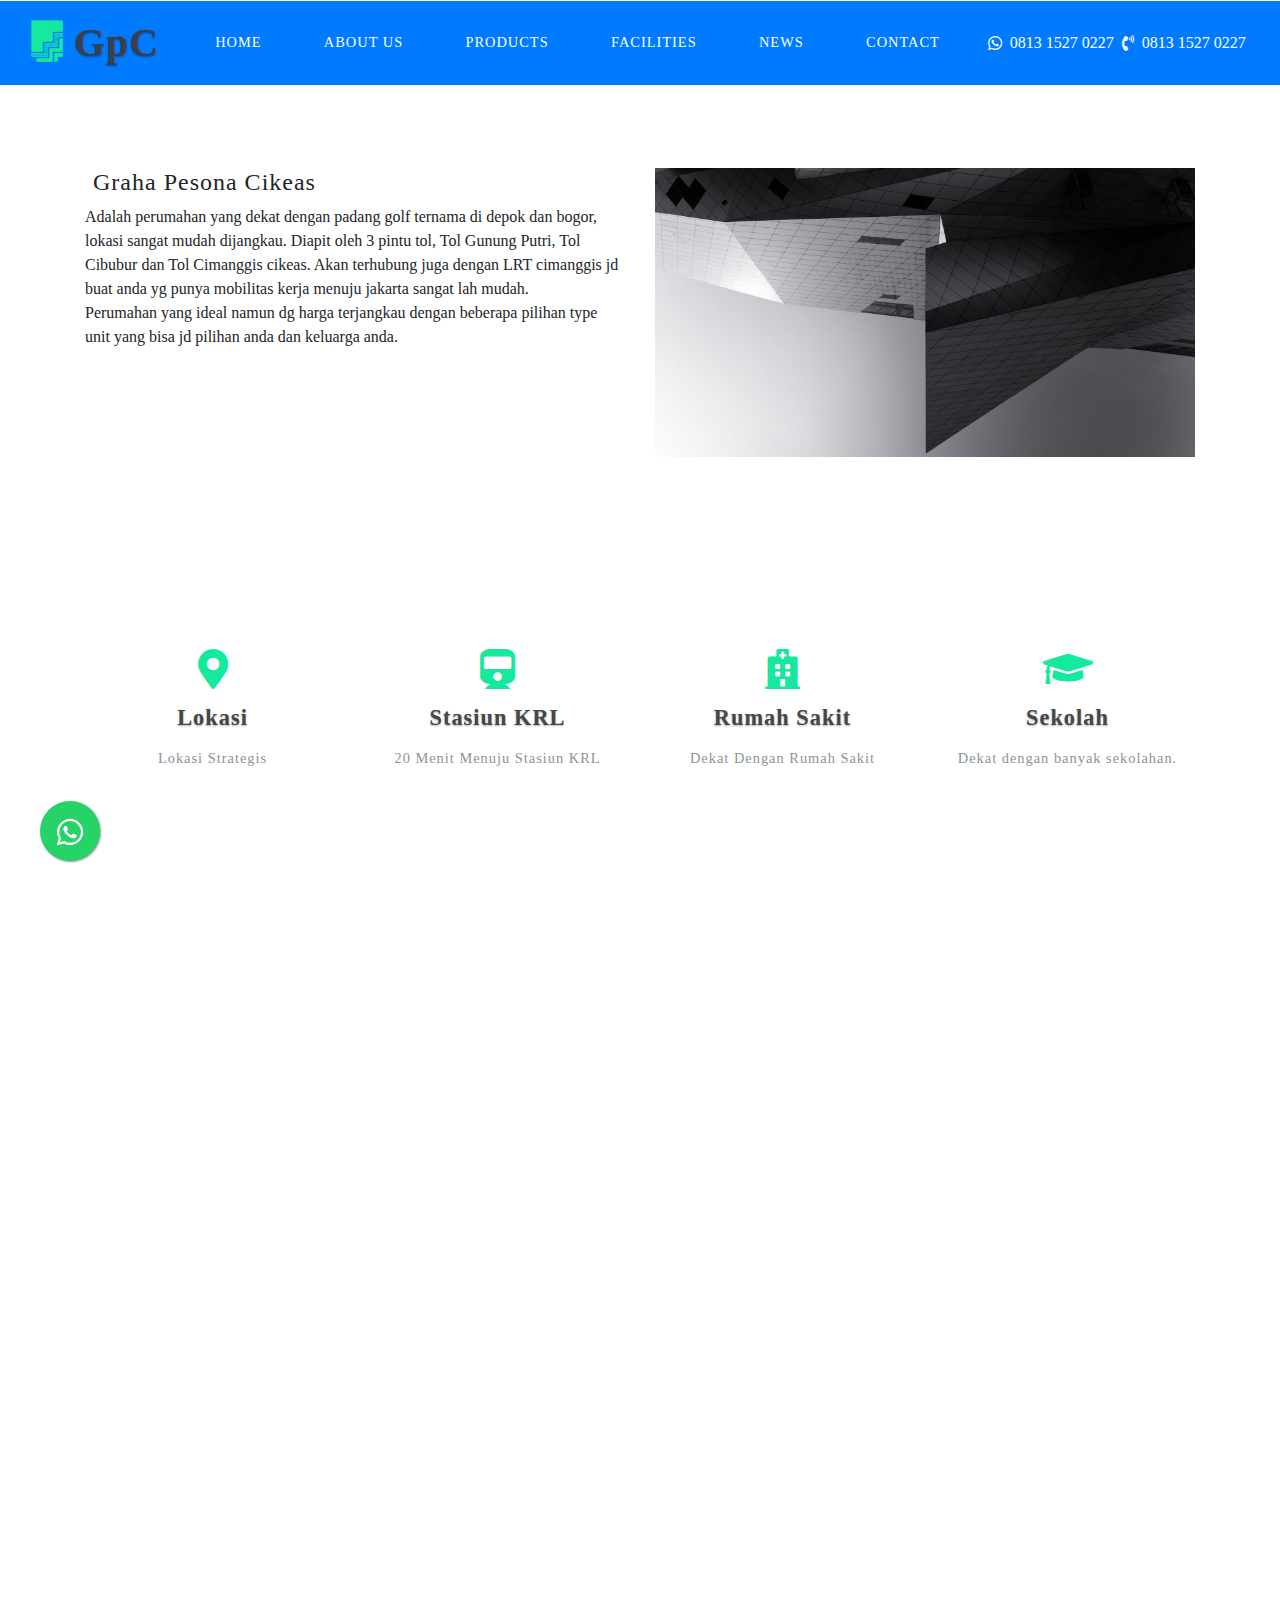
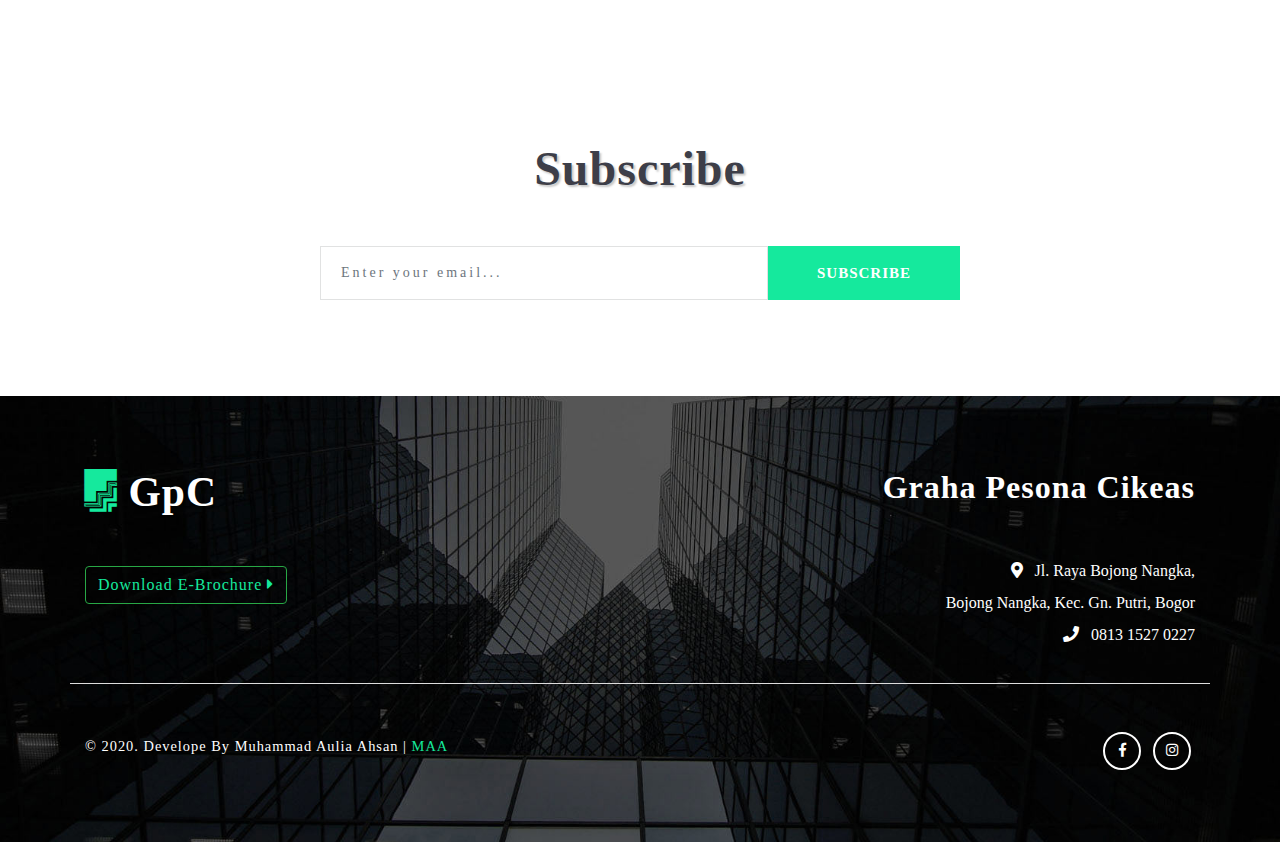
==== commit e73b1eb2: "Merubah logo utama dan menambahkan tombol WA" ====
--- a/about.html
+++ b/about.html
@@ -35,122 +35,113 @@
 <body>
     <div class="main-sec" id="home">
         <header>
-            <nav class="navbar navbar-expand-lg navbar-light shift">
+            <nav class="navbar navbar-expand-lg navbar-light shift fixed-top bg-primary">
                 <div class="logo">
                     <h1>
                         <a class="navbar-brand" href="index.html">
-							<i class="fab fa-firstdraft"></i> Erection</a>
+                            <i class="fab fa-firstdraft"></i> GpC
+                        </a>
                     </h1>
                 </div>
                 <button class="navbar-toggler" type="button" data-toggle="collapse" data-target="#navbarSupportedContent" aria-controls="navbarSupportedContent" aria-expanded="false" aria-label="Toggle navigation">
-					<span class="navbar-toggler-icon"></span>
-				</button>
+                    <span class="navbar-toggler-icon"></span>
+                </button>
 
                 <div class="collapse navbar-collapse" id="navbarSupportedContent">
                     <ul class="navbar-nav mx-auto">
                         <li class="nav-item">
-                            <a class="nav-link" href="index.html">Home
-								<span class="sr-only">(current)</span>
-							</a>
+                            <a class="nav-link text-white" href="index.html">Home</a>
                         </li>
                         <li class="nav-item active">
-                            <a class="nav-link" href="about.html">About</a>
-                        </li>
-                        <li class="nav-item dropdown">
-                            <a class="nav-link dropdown-toggle" href="#" id="navbarDropdown" role="button" data-toggle="dropdown" aria-haspopup="true" aria-expanded="false">
-								Dropdown
-								<i class="fas fa-angle-down"></i>
-							</a>
-                            <div class="dropdown-menu" aria-labelledby="navbarDropdown">
-                                <a class="dropdown-item" href="services.html">Services</a>
-                                <div class="dropdown-divider"></div>
-                                <a class="dropdown-item" href="404.html">Error</a>
-
-                            </div>
+                            <a class="nav-link text-white" href='about.html'>About Us</a>
                         </li>
                         <li class="nav-item">
-                            <a class="nav-link" href="projects.html">Projects</a>
+                            <a class="nav-link text-white" href="products.html">products</a>
                         </li>
                         <li class="nav-item">
-                            <a class="nav-link" href="contact.html">Contact</a>
+                            <a class="nav-link text-white" href="facilities.html">Facilities</a>
+                        </li>
+                        <li class="nav-item">
+                            <a class="nav-link text-white" href="news.html">News</a>
+                        </li>
+                        <li class="nav-item">
+                            <a class="nav-link text-white" href="contact.html">Contact</a>
                         </li>
                     </ul>
-                    <form action="#" method="post" class="form-inline my-2 my-lg-0 header-search">
-                        <input class="form-control" type="search" placeholder="Search here..." name="Search" required="">
-                        <button class="btn btn1 my-2 my-sm-0" type="submit">
-							<i class="fas fa-search"></i>
-						</button>
+                    <form action="#" method="post" class="form-inline my-2 my-lg-0 header-search text-white">
+                        <i class="fab fa-whatsapp ml-2 mr-2"></i>0813 1527 0227
+                        <i class="fas fa-phone-volume ml-2 mr-2"></i>0813 1527 0227
                     </form>
                 </div>
             </nav>
         </header>
         <!--//header-->
     </div>
-    <!-- banner-text -->
     <!-- banner-inner -->
-    <div class="banner-inner">
-        <ol class="breadcrumb justify-content-center">
-            <li class="breadcrumb-item">
-                <a href="index.html">Home</a>
-            </li>
-            <li class="breadcrumb-item active">About</li>
-        </ol>
-
-    </div>
-    <!--// banner-inner -->
+
+    <!--/wthree-banner-bottom-->
+    <section class="wthree-banner-bottom py-lg-5 py-3 text-center mt-5" id="about">
+        <div class="container py-lg-4 py-3">            	
+            </p> 
+            <div class="about-info mt-lg-5 mt-3">
+                <div class="row">
+                    <div class="col-lg-6 text-left">
+                        <h4 class="tittle text-left ml-2 mb-2">
+                            Graha Pesona Cikeas
+                        </h4>
+
+                        Adalah perumahan yang dekat dengan padang golf ternama di depok dan bogor, lokasi sangat mudah dijangkau. Diapit oleh 3 pintu tol, Tol Gunung Putri, Tol Cibubur dan Tol Cimanggis cikeas. Akan terhubung juga dengan LRT cimanggis jd buat anda yg punya mobilitas kerja menuju jakarta sangat lah mudah. <br>
+
+                        Perumahan yang ideal namun dg harga terjangkau dengan beberapa pilihan type unit yang bisa jd pilihan anda dan keluarga anda.
+                    </div>
+                    <div class="col-lg-6 text-right">
+                        <img src="images/banner1.jpg" alt="">
+                    </div>
+                </div>
+            </div>
+        </div>
+    </section>
+
     <!--/wthree-banner-bottom-->
     <section class="wthree-banner-bottom py-lg-5 py-3 text-center">
         <div class="container py-lg-4 py-3">
-            <h3 class="tittle text-center mb-lg-4 mb-3">
-                <span>Our Mission</span>About us</h3>
-            <p class="para my-4">Lorem ipsum dolor sit amet consectetur adipisicing elit sedc dnmo eiusmod tempor incididunt ut labore et dolore magna aliqua uta enim ad minim ven iam quis nostrud exercitation.</p>
             <div class="about-info mt-lg-5 mt-3">
                 <div class="row">
-                    <div class="col-lg-6 ab-imgs">
-                        <div class="row ab-inner-img">
-                            <div class="col-md-6 ab-one">
-                                <img src="images/ab1.jpg" class="img-fluid" alt="">
-                            </div>
-                            <div class="col-md-6 ab-one">
-                                <img src="images/ab2.jpg" class="img-fluid" alt="">
-                            </div>
-                        </div>
-                    </div>
-                    <div class="col-lg-6 ab-info text-left">
+                    <div class="col-lg-12 ab-info">
                         <div class="row ab-text-con">
-                            <div class="col-sm-6 ab-grid">
+                            <div class="col-sm-3 ab-grid">
                                 <div class="card">
                                     <div class="card-body">
-                                        <i class="fas fa-home"></i>
-                                        <h5 class="card-title">Decoration</h5>
-                                        <p class="card-text">Lorem ipsum dolor sit amet consectetur adipisicing elit sedc..</p>
+                                        <i class="fas fa-map-marker-alt"></i>
+                                        <h5 class="card-title">Lokasi</h5>
+                                        <p class="card-text">Lokasi Strategis</p>
                                     </div>
                                 </div>
                             </div>
-                            <div class="col-sm-6 ab-grid">
+                            <div class="col-sm-3 ab-grid">
                                 <div class="card">
                                     <div class="card-body">
-                                        <i class="fas fa-compress"></i>
-                                        <h5 class="card-title">Interior</h5>
-                                        <p class="card-text">Lorem ipsum dolor sit amet consectetur adipisicing elit..</p>
+                                        <i class="fas fa-train"></i>
+                                        <h5 class="card-title">Stasiun KRL</h5>
+                                        <p class="card-text">20 Menit Menuju Stasiun KRL</p>
                                     </div>
                                 </div>
                             </div>
-                            <div class="col-sm-6 ab-grid mt-4">
+                            <div class="col-sm-3 ab-grid">
                                 <div class="card">
                                     <div class="card-body">
-                                        <i class="fas fa-pencil-alt"></i>
-                                        <h5 class="card-title">Architecture</h5>
-                                        <p class="card-text">Lorem ipsum dolor sit amet consectetur adipisicing elit..</p>
+                                        <i class="fas fa-hospital"></i>
+                                        <h5 class="card-title">Rumah Sakit</h5>
+                                        <p class="card-text">Dekat Dengan Rumah Sakit</p>
                                     </div>
                                 </div>
                             </div>
-                            <div class="col-sm-6 ab-grid mt-4">
+                            <div class="col-sm-3 ab-grid">
                                 <div class="card">
                                     <div class="card-body">
-                                        <i class="far fa-building"></i>
-                                        <h5 class="card-title">Construction</h5>
-                                        <p class="card-text">Lorem ipsum dolor sit amet consectetur adipisicing elit..</p>
+                                        <i class="fas fa-graduation-cap"></i>
+                                        <h5 class="card-title">Sekolah</h5>
+                                        <p class="card-text">Dekat dengan banyak sekolahan.</p>
                                     </div>
                                 </div>
                             </div>
@@ -161,356 +152,22 @@
         </div>
     </section>
     <!--//wthree-banner-bottom-->
-    <section class="page-section py-lg-5 py-3">
-        <div class="container-fluid">
-            <div class="w3ls-inner-sec py-lg-4 py-3">
-                <h3 class="tittle text-center mb-lg-5 mb-3">
-                    <span>Timeline</span>Awards that we have</h3>
-                <div class="timeline">
-                    <div class="timeline__wrap">
-                        <div class="timeline__items">
-                            <div class="timeline__item">
-                                <div class="timeline__content">
-                                    <h4>2018</h4>
-                                    <p>Lorem ipsum dolor sit amet, consectetur adipiscing elit. Integer dignissim neque condimentum lacus dapibus. Lorem ipsum dolor sit amet, consectetur adipiscing elit. Integer dignissim neque condimentum lacus dapibus.</p>
-                                </div>
-                            </div>
-                            <div class="timeline__item">
-                                <div class="timeline__content">
-                                    <h4>2015</h4>
-                                    <p>Lorem ipsum dolor sit amet, consectetur adipiscing elit. Integer dignissim neque condimentum lacus dapibus.</p>
-                                </div>
-                            </div>
-                            <div class="timeline__item">
-                                <div class="timeline__content">
-                                    <h4>2014</h4>
-                                    <p>Lorem ipsum dolor sit amet, consectetur adipiscing elit. Integer dignissim neque condimentum lacus dapibus.</p>
-                                </div>
-                            </div>
-                            <div class="timeline__item">
-                                <div class="timeline__content">
-                                    <h4>2012</h4>
-                                    <p>Lorem ipsum dolor sit amet, consectetur adipiscing elit. Integer dignissim neque condimentum lacus dapibus.</p>
-                                </div>
-                            </div>
-                            <div class="timeline__item">
-                                <div class="timeline__content">
-                                    <h4>2010</h4>
-                                    <p>Lorem ipsum dolor sit amet, consectetur adipiscing elit. Integer dignissim neque condimentum lacus dapibus. Lorem ipsum dolor sit amet, consectetur adipiscing elit.</p>
-                                </div>
-                            </div>
-                            <div class="timeline__item">
-                                <div class="timeline__content">
-                                    <h4>2007</h4>
-                                    <p>Lorem ipsum dolor sit amet, consectetur adipiscing elit. Integer dignissim neque condimentum lacus dapibus.</p>
-                                </div>
-                            </div>
-                            <div class="timeline__item">
-                                <div class="timeline__content">
-                                    <h4>2004</h4>
-                                    <p>Lorem ipsum dolor sit amet, consectetur adipiscing elit. Integer dignissim neque condimentum lacus dapibus.</p>
-                                </div>
-                            </div>
-                            <div class="timeline__item">
-                                <div class="timeline__content">
-                                    <h4>2002</h4>
-                                    <p>Lorem ipsum dolor sit amet, consectetur adipiscing elit. Integer dignissim neque condimentum lacus dapibus.</p>
-
-                                </div>
-                            </div>
-                        </div>
-                    </div>
-                </div>
+
+    <section class="wthree-banner-bottom py-lg-5 py-3 text-center">
+        <div class="col-lg-12 ab-imgs">
+            <div class="embed-responsive embed-responsive-16by9">
+                <iframe width="400" height="215" src="https://www.youtube.com/embed/-F4BEqw0JWk?&autoplay=1;controls=0&amp;start=1" frameborder="0" allow="accelerometer; clipboard-write; encrypted-media; gyroscope; picture-in-picture" allowfullscreen></iframe>
             </div>
         </div>
     </section>
-    <!--//timeline-->
-    <!--/wthree-banner-bottom-->
-    <section class="wthree-banner-bottom py-lg-5 py-3 text-center">
-        <div class="container py-lg-4 py-3">
-            <h3 class="tittle text-center mb-lg-5 mb-3">
-                <span>Team</span>Experts ready to serve.</h3>
-            <div class="row mt-5">
-                <div class="col-lg-4 member-main-w3layouts text-center">
-                    <div class="card">
-                        <div class="card-body">
-                            <div class="member-img">
-                                <img src="images/team1.jpg" alt=" " class="img-fluid rounded-circle">
-                            </div>
-                            <div class="member-info text-center py-lg-4 py-2">
-                                <h4>Mark Jackman</h4>
-
-                                <p class="my-4"> Aenean orci erat, placerat id pulvinar nec, tincidunt vel eros.</p>
-                                <div class="mt-3 team-social text-center">
-
-                                    <ul class="social-icons text-center">
-                                        <li>
-                                            <a href="#">
-												<i class="fab fa-facebook-f"></i>
-											</a>
-                                        </li>
-                                        <li class="mx-3">
-                                            <a href="#">
-												<i class="fab fa-twitter"></i>
-											</a>
-                                        </li>
-                                        <li>
-                                            <a href="#">
-												<i class="fab fa-google-plus-g"></i>
-											</a>
-                                        </li>
-
-                                    </ul>
-                                </div>
-                            </div>
-                        </div>
-                    </div>
-                </div>
-                <div class="col-lg-4 member-main-w3layouts text-center">
-                    <div class="card">
-                        <div class="card-body">
-                            <div class="member-img">
-                                <img src="images/team2.jpg" alt=" " class="img-fluid rounded-circle">
-                            </div>
-                            <div class="member-info text-center py-lg-4 py-2">
-                                <h4>Janet Levine</h4>
-
-                                <p class="my-4">Aenean orci erat, placerat id pulvinar nec, tincidunt vel eros..
-
-                                </p>
-                                <div class="mt-3 team-social text-center">
-
-                                    <ul class="social-icons text-center">
-
-
-                                        <li>
-                                            <a href="#">
-												<i class="fab fa-facebook-f"></i>
-											</a>
-                                        </li>
-                                        <li class="mx-3">
-                                            <a href="#">
-												<i class="fab fa-twitter"></i>
-											</a>
-                                        </li>
-                                        <li>
-                                            <a href="#">
-												<i class="fab fa-google-plus-g"></i>
-											</a>
-                                        </li>
-
-                                    </ul>
-                                </div>
-                            </div>
-                        </div>
-                    </div>
-                </div>
-                <div class="col-lg-4 member-main-w3layouts text-center">
-                    <div class="card">
-                        <div class="card-body">
-                            <div class="member-img">
-                                <img src="images/team3.jpg" alt=" " class="img-fluid rounded-circle">
-                            </div>
-                            <div class="member-info text-center py-lg-4 py-2">
-                                <h4>Rene Rickman</h4>
-
-                                <p class="my-4">Aenean orci erat, placerat id pulvinar nec, tincidunt vel eros..
-
-                                </p>
-                                <div class="mt-3 team-social text-center">
-
-                                    <ul class="social-icons text-center">
-
-
-                                        <li>
-                                            <a href="#">
-												<i class="fab fa-facebook-f"></i>
-											</a>
-                                        </li>
-                                        <li class="mx-3">
-                                            <a href="#">
-												<i class="fab fa-twitter"></i>
-											</a>
-                                        </li>
-                                        <li>
-                                            <a href="#">
-												<i class="fab fa-google-plus-g"></i>
-											</a>
-                                        </li>
-                                    </ul>
-                                </div>
-                            </div>
-                        </div>
-                    </div>
-                </div>
-                <div class="col-lg-4 member-main-w3layouts text-center mt-lg-3 mt-2">
-                    <div class="card">
-                        <div class="card-body">
-                            <div class="member-img">
-                                <img src="images/team4.jpg" alt=" " class="img-fluid rounded-circle">
-                            </div>
-                            <div class="member-info text-center py-lg-4 py-2">
-                                <h4>Daniele Norwich</h4>
-                                <p class="my-4">Aenean orci erat, placerat id pulvinar nec, tincidunt vel eros..
-                                </p>
-                                <div class="mt-3 team-social text-center">
-
-                                    <ul class="social-icons text-center">
-
-
-                                        <li>
-                                            <a href="#">
-												<i class="fab fa-facebook-f"></i>
-											</a>
-                                        </li>
-                                        <li class="mx-3">
-                                            <a href="#">
-												<i class="fab fa-twitter"></i>
-											</a>
-                                        </li>
-                                        <li>
-                                            <a href="#">
-												<i class="fab fa-google-plus-g"></i>
-											</a>
-                                        </li>
-                                    </ul>
-                                </div>
-                            </div>
-                        </div>
-                    </div>
-                </div>
-                <div class="col-lg-4 member-main-w3layouts text-center mt-lg-3 mt-2">
-                    <div class="card">
-                        <div class="card-body">
-                            <div class="member-img">
-                                <img src="images/team5.jpg" alt=" " class="img-fluid rounded-circle">
-                            </div>
-                            <div class="member-info text-center py-lg-4 py-2">
-                                <h4>Thomas Muller</h4>
-
-                                <p class="my-4">Aenean orci erat, placerat id pulvinar nec, tincidunt vel eros..
-
-                                </p>
-                                <div class="mt-3 team-social text-center">
-
-                                    <ul class="social-icons text-center">
-
-
-                                        <li>
-                                            <a href="#">
-												<i class="fab fa-facebook-f"></i>
-											</a>
-                                        </li>
-                                        <li class="mx-3">
-                                            <a href="#">
-												<i class="fab fa-twitter"></i>
-											</a>
-                                        </li>
-                                        <li>
-                                            <a href="#">
-												<i class="fab fa-google-plus-g"></i>
-											</a>
-                                        </li>
-                                    </ul>
-                                </div>
-                            </div>
-                        </div>
-                    </div>
-                </div>
-                <div class="col-lg-4 member-main-w3layouts text-center mt-lg-3 mt-2">
-                    <div class="card">
-                        <div class="card-body">
-                            <div class="member-img">
-                                <img src="images/team6.jpg" alt=" " class="img-fluid rounded-circle">
-                            </div>
-                            <div class="member-info text-center py-lg-4 py-2">
-                                <h4>Melissa Hoffman</h4>
-
-                                <p class="my-4">Aenean orci erat, placerat id pulvinar nec, tincidunt vel eros..
-
-                                </p>
-                                <div class="mt-3 team-social text-center">
-
-                                    <ul class="social-icons text-center">
-
-
-                                        <li>
-                                            <a href="#">
-												<i class="fab fa-facebook-f"></i>
-											</a>
-                                        </li>
-                                        <li class="mx-3">
-                                            <a href="#">
-												<i class="fab fa-twitter"></i>
-											</a>
-                                        </li>
-                                        <li>
-                                            <a href="#">
-												<i class="fab fa-google-plus-g"></i>
-											</a>
-                                        </li>
-                                    </ul>
-                                </div>
-                            </div>
-                        </div>
-                    </div>
-                </div>
-            </div>
-        </div>
-    </section>
-    <!--//wthree-banner-bottom-->
-    <!-- /testimonials -->
-    <div class="testimonials py-lg-5 py-3 mt-4">
-        <div class="testimonials-inner py-lg-5 py-3">
-            <h3 class="tittle cen text-center my-lg-4 mt-3">Tesimonials</h3>
-            <div id="carouselExampleControls" class="carousel slide" data-ride="carousel">
-                <div class="carousel-inner" role="listbox">
-                    <div class="carousel-item active">
-                        <div class="testimonials_grid text-center">
-                            <h3>Anamaria
-                                <span>Customer</span>
-                            </h3>
-                            <label>United States</label>
-                            <p>Maecenas interdum, metus vitae tincidunt porttitor, magna quam egestas sem, ac scelerisque nisl nibh vel lacus. Proin eget gravida odio. Donec ullamcorper est eu accumsan cursus.</p>
-                        </div>
-                    </div>
-                    <div class="carousel-item">
-                        <div class="testimonials_grid text-center">
-                            <h3>Esmeralda
-                                <span>Customer</span>
-                            </h3>
-                            <label>United States</label>
-                            <p>Maecenas interdum, metus vitae tincidunt porttitor, magna quam egestas sem, ac scelerisque nisl nibh vel lacus. Proin eget gravida odio. Donec ullamcorper est eu accumsan cursus.</p>
-                        </div>
-                    </div>
-                    <div class="carousel-item">
-                        <div class="testimonials_grid text-center">
-                            <h3>Gretchen
-                                <span>Customer</span>
-                            </h3>
-                            <label>United States</label>
-                            <p>Maecenas interdum, metus vitae tincidunt porttitor, magna quam egestas sem, ac scelerisque nisl nibh vel lacus. Proin eget gravida odio. Donec ullamcorper est eu accumsan cursus.</p>
-                        </div>
-                    </div>
-                    <a class="carousel-control-prev test" href="#carouselExampleControls" role="button" data-slide="prev">
-						<span class="fas fa-long-arrow-alt-left"></span>
-						<span class="sr-only">Previous</span>
-					</a>
-                    <a class="carousel-control-next test" href="#carouselExampleControls" role="button" data-slide="next">
-						<span class="fas fa-long-arrow-alt-right" aria-hidden="true"></span>
-						<span class="sr-only">Next</span>
-
-					</a>
-                </div>
-            </div>
-        </div>
-    </div>
-    <!-- //testimonials -->
+    
+
     <!-- /newsletter-->
     <div class="newsletter py-lg-5 py-3 text-center">
         <div class="newsletter-inner py-lg-5 py-3">
             <h3 class="tittle text-center mb-lg-5 mb-3">
-                <span>Visit </span>Don't forget to Sign up</h3>
+                Subscribe
+            </h3>
             <div class="newsright">
                 <form action="#" method="post" class="d-flex">
                     <input class="form-control" type="email" placeholder="Enter your email..." name="email" required="">
@@ -530,52 +187,46 @@
                         <div class="logo">
                             <h2>
                                 <a href="index.html">
-									<i class="fab fa-firstdraft"></i> Erection</a>
+                                    <i class="fab fa-firstdraft"></i> GpC</a>
                             </h2>
                         </div>
-                        <p class="my-5">Lorem ipsum dolor sit amet, consectetur adipiscing elit. Integer dignissim neque condimentum lacus dapibus.consectetur adipiscing elit. Integer dignissim neque condimentum lacus dapibus.</p>
+                        <p class="my-5">
+                            <a data-toggle="modal" href='#download' class="btn btn-success btn-outline-success">Download E-Brochure
+                                <i class="fa fa-caret-right" aria-hidden="true"></i>
+                            </a>
+                        </p>
 
 
                     </div>
                     <div class="col-lg-6 footer-right-info text-right">
-                        <h6>Get In Touch</h6>
+                        <h6>Graha Pesona Cikeas</h6>
                         <address class="ad-info mt-5">
-							<strong>Twitter, Inc.</strong>
-							<br> 1355 Market St, Suite 900
-							<br> San Francisco, CA 94103
-							<br>
-							<abbr title="Phone">P:</abbr> (123) 456-7890
-						</address>
+                            <!-- <strong></strong> -->
+                            <i class="fas fa-map-marker-alt mr-2"></i> Jl. Raya Bojong Nangka, 
+                            <br> Bojong Nangka, Kec. Gn. Putri, Bogor
+                            <br>
+                            <i class="fas fa-phone mr-2"></i> 0813 1527 0227
+                        </address>
 
                     </div>
                 </div>
                 <div class="row copyright-info mt-3">
                     <div class="col-lg-6 copyright">
-                        <p>&copy; 2018 Erection. All Rights Reserved | Design by
-                            <a href="http://w3layouts.com/"> W3layouts </a>
+                        <p>&copy; 2020. Develope By Muhammad Aulia Ahsan | 
+                            <a href="https://www.instagram.com/muhamad.auliya.ahsan/" target="_blank"> MAA </a>
                         </p>
                     </div>
                     <div class="col-lg-6 social_media footer-icons text-right">
                         <ul class="text-right">
                             <li>
-                                <a href="#" class="facebook text-center">
-									<i class="fab fa-facebook-f" aria-hidden="true"></i>
-								</a>
+                                <a href="https://web.facebook.com/graha.p.cikeas" target="_blank" class="facebook text-center">
+                                    <i class="fab fa-facebook-f" aria-hidden="true"></i>
+                                </a>
                             </li>
                             <li>
-                                <a href="#" class="twitter text-center">
-									<i class="fab fa-twitter" aria-hidden="true"></i>
-								</a>
-                            </li>
-                            <li>
-                                <a href="#" class="dribbble text-center">
-									<i class="fab fa-dribbble" aria-hidden="true"></i>
-								</a>
-                            </li>
-                            <li>
-                                <a href="#" class="behance text-center">
-									<i class="fab fa-behance" aria-hidden="true"></i>
-								</a>
+                                <a href="https://www.instagram.com/grahapesonacikeasofficial/" target="_blank" class="twitter text-center">
+                                    <i class="fab fa-instagram" aria-hidden="true"></i>
+                                </a>
                             </li>
                         </ul>
                     </div>
@@ -584,10 +235,65 @@
             </div>
         </div>
     </footer>
+    
+    <!-- //Custom-JavaScript-File-Links -->
+    <div class="modal fade" id="download">
+        <div class="modal-dialog">
+            <div class="modal-content">
+                <div class="modal-header bg bg-primary text-center">
+                    <h5 class="modal-title">Fill This Form</h5>
+                    <i>To Download E-Brochure</i>
+                    <!-- <button type="button" class="close" data-dismiss="modal" aria-hidden="true">&times;</button> -->
+                </div>
+                <form method="post" action="#">
+                    <div class="modal-body">
+                        <div class="form-group">
+                            <input type="text" class="form-control" id="fullName" name="fullName" placeholder="Full Name" autofocus="" required="">
+                        </div>
+                        <div class="form-group">
+                            <input type="telp" class="form-control" id="phoneNumber" name="phoneNumber" placeholder="Phone Number" required="">
+                        </div>
+                        <div class="form-group">
+                            <input type="email" class="form-control" id="email" name="email" placeholder="Email" required="">
+                        </div>
+                    </div>
+                    <div class="modal-footer">
+                        <button type="submit" class="btn btn-primary">Send</button>
+                        <button type="button" class="btn btn-default" data-dismiss="modal">Close</button>
+                    </div>
+                </form>
+            </div>
+        </div>
+    </div>
+
+    <a href="https://api.whatsapp.com/send?phone=+6281315270227&text=Selamat %20Datang%21%20Di%20Graha%20Pesona%20Cikeas." class="wa" target="_blank">
+        <i class="fab fa-whatsapp my-wa"></i>
+    </a>
+
     <!-- //Custom-JavaScript-File-Links -->
     <!-- js -->
     <script src="js/jquery-2.2.3.min.js"></script>
     <!--slider-->
+    <!-- banner slider -->
+    <script src="js/responsiveslides.min.js"></script>
+    <script>
+        $(function() {
+            $("#slider4").responsiveSlides({
+                auto: true,
+                pager: true,
+                nav: false,
+                speed: 1000,
+                namespace: "callbacks",
+                before: function() {
+                    $('.events').append("<li>before event fired.</li>");
+                },
+                after: function() {
+                    $('.events').append("<li>after event fired.</li>");
+                }
+            });
+        });
+    </script>
+    <!-- //banner slider -->
     <!-- dropdown nav -->
     <script>
         $(document).ready(function() {
@@ -604,6 +310,51 @@
         });
     </script>
     <!-- //dropdown nav -->
+    <script src="js/jquery.sliderPro.min.js"></script>
+    <script src="js/jquery.fancybox.pack.js"></script>
+    <script>
+        $(document).ready(function($) {
+            $('#example2').sliderPro({
+                width: 350,
+                height: 400,
+                visibleSize: '100%',
+                forceSize: 'fullWidth',
+                autoSlideSize: true
+            });
+
+            // instantiate fancybox when a link is clicked
+            $(".slider-pro").each(function() {
+                var slider = $(this);
+
+                slider.find(".sp-image").parent("a").on("click", function(event) {
+                    event.preventDefault();
+
+                    if (slider.hasClass("sp-swiping") === false) {
+                        var sliderInstance = slider.data("sliderPro"),
+                            isAutoplay = sliderInstance.settings.autoplay;
+
+                        $.fancybox.open(slider.find(".sp-image").parent("a"), {
+                            index: $(this).parents(".sp-slide").index(),
+                            afterShow: function() {
+                                if (isAutoplay === true) {
+                                    sliderInstance.settings.autoplay = false;
+                                    sliderInstance.stopAutoplay();
+                                }
+                            },
+                            afterClose: function() {
+                                if (isAutoplay === true) {
+                                    sliderInstance.settings.autoplay = true;
+                                    sliderInstance.startAutoplay();
+                                }
+                            }
+
+                        });
+                    }
+                });
+            });
+        });
+    </script>
+
 
 
     <!-- /timeline -->
--- a/css/slider-pro.css
+++ b/css/slider-pro.css
@@ -12,6 +12,7 @@
     letter-spacing: 2px;
     font-size: 0.9em;
 }
+
 .sp-slides-container {
     position: relative
 }
@@ -366,7 +367,7 @@
 }
 
 .sp-selected-button {
-    background-color:#ec1c24;
+    background-color: #ec1c24;
     border: 2px solid #ec1c24;
 }
 
--- a/css/style.css
+++ b/css/style.css
@@ -5,11 +5,30 @@
 	License URL: http://creativecommons.org/licenses/by/3.0/
 --*/
 
+.wa{
+    position:fixed;
+    width:60px;
+    height:60px;
+    bottom:40px;
+    left:40px;
+    background-color:#25d366;
+    color:#FFF;
+    border-radius:50px;
+    text-align:center;
+    font-size:30px;
+    box-shadow: 1px 1px 2px #999;
+    z-index:100;
+}
+
+.my-wa{
+    margin-top:16px;
+}
+
 html,
 body {
     margin: 0;
     font-size: 100%;
-    font-family: 'Poppins', sans-serif;
+    font-family: Georgia, "Bitstream Charter", serif;
     background: #fff;
 }
 
@@ -20,7 +39,7 @@
     -moz-transition: 0.5s all;
     -o-transition: 0.5s all;
     -ms-transition: 0.5s all;
-    font-family: 'Poppins', sans-serif;
+    font-family: Georgia, "Bitstream Charter", serif;
 }
 
 body img {
@@ -41,7 +60,7 @@
     -moz-transition: 0.5s all;
     -o-transition: 0.5s all;
     -ms-transition: 0.5s all;
-    font-family: 'Poppins', sans-serif;
+    font-family: Georgia, "Bitstream Charter", serif;
 }
 
 h1,
@@ -51,7 +70,7 @@
 h5,
 h6 {
     margin: 0;
-    font-family: 'Poppins', sans-serif;
+    font-family: Georgia, "Bitstream Charter", serif;
     letter-spacing: 1px;
 }
 
@@ -68,7 +87,9 @@
     padding: 0;
 }
 
+
 /*--/header --*/
+
 
 /*--/navbar--*/
 
@@ -105,8 +126,8 @@
     letter-spacing: 1px;
 }
 
-.navbar-light .navbar-nav .show > .nav-link,
-.navbar-light .navbar-nav .active > .nav-link,
+.navbar-light .navbar-nav .show>.nav-link,
+.navbar-light .navbar-nav .active>.nav-link,
 .navbar-light .navbar-nav .nav-link.show,
 .navbar-light .navbar-nav .nav-link.active,
 .navbar-light .navbar-nav .nav-link:hover,
@@ -126,6 +147,7 @@
     padding: 0;
 }
 
+
 /*---*/
 
 nav ul {
@@ -154,6 +176,7 @@
 nav ul li a:hover {
     color: #555;
 }
+
 
 /* SHIFT */
 
@@ -191,7 +214,6 @@
 }
 
 
-
 /* Keyframes */
 
 @-webkit-keyframes fill {
@@ -209,6 +231,7 @@
         background: #333;
     }
 }
+
 
 /* Keyframes */
 
@@ -239,6 +262,7 @@
     }
 }
 
+
 /*---*/
 
 .dropdown-toggle::after {
@@ -252,8 +276,9 @@
 }
 
 li.nav-item.active {
-    background: #15e99d;
-}
+    outline-color: #08a4ecef;
+}
+
 
 /*--/search--*/
 
@@ -298,8 +323,10 @@
     border-radius: 0;
 }
 
+
 /*--//search--*/
 
+
 /*-- /search --*/
 
 .search i {
@@ -307,11 +334,15 @@
     margin: 0.8em 1em;
 }
 
+
 /*-- //header --*/
 
+
 /*-- /w3layouts-banner-info --*/
 
+
 /*--*/
+
 
 /*-- //top-nav --*/
 
@@ -355,9 +386,12 @@
     border: 2px solid #ec1c24;
 }
 
+
 /*-- //w3layouts-banner-info --*/
 
+
 /*-- /slider --*/
+
 
 /*-- w3layouts-banner-info-top --*/
 
@@ -451,7 +485,9 @@
     min-height: 150px;
 }
 
+
 /*-- //w3layouts-banner-info-top --*/
+
 
 /*--social_media_icons_style--*/
 
@@ -497,6 +533,7 @@
     position: absolute;
     z-index: 99;
 }
+
 
 /*--//social_media_icons_style--*/
 
@@ -524,7 +561,9 @@
     text-align: center;
 }
 
+
 /*-- hover-effect --*/
+
 
 /*--slider--*/
 
@@ -552,9 +591,9 @@
 
 .callbacks_container {
     position: relative;
-    float: left;
+    float: center;
     width: 100%;
-    min-height: 120px;
+    min-height: 10%;
 }
 
 .callbacks {
@@ -574,7 +613,7 @@
 .callbacks img {
     position: relative;
     z-index: 1;
-    height: auto;
+    height: 10%;
     border: 0;
 }
 
@@ -593,6 +632,7 @@
     top: 10%;
     text-align: center;
 }
+
 
 /***
 .callbacks_nav {
@@ -702,6 +742,7 @@
     margin: 0px 4px;
 }
 
+
 /*----*/
 
 .callbacks_tabs a {
@@ -722,10 +763,12 @@
 
 .slider {
     position: relative;
-    min-height: 150px;
-}
+    height: 20%;
+}
+
 
 /*-- //slider --*/
+
 
 /* Global Button Styles */
 
@@ -775,6 +818,7 @@
     height: 450%;
 }
 
+
 /* Victoria Buttons */
 
 a.animated-button.victoria-two {
@@ -789,7 +833,9 @@
     transform: translateX(-50%) translateY(-50%) rotate(25deg);
 }
 
+
 /*--//w3layouts-banner-info --*/
+
 
 /*--/w3layouts-banner-info-bottom --*/
 
@@ -815,6 +861,7 @@
     font-weight: 600;
 }
 
+
 /*--/ab-text-con --*/
 
 .ab-text-con .card {
@@ -842,9 +889,12 @@
     color: #ec1c24;
 }
 
+
 /*--//ab-text-con --*/
 
+
 /*--//w3layouts-banner-info-bottom --*/
+
 
 /*--/time-line --*/
 
@@ -856,7 +906,9 @@
     background: #f7f7f7;
 }
 
+
 /*--//time-line --*/
+
 
 /*--/team--*/
 
@@ -898,7 +950,9 @@
     margin-top: 1em;
 }
 
+
 /*--//team--*/
+
 
 /*-- effect --*/
 
@@ -909,6 +963,7 @@
     list-style: none;
     text-align: center;
 }
+
 
 /* Common style */
 
@@ -949,7 +1004,7 @@
 }
 
 .galsses-grid-left figure figcaption,
-.galsses-grid-left figure figcaption > a {
+.galsses-grid-left figure figcaption>a {
     position: absolute;
     top: 0;
     left: 0;
@@ -957,7 +1012,9 @@
     height: 100%;
 }
 
+
 /***** Lexi *****/
+
 
 /*---------------*/
 
@@ -1050,6 +1107,7 @@
     transform: translate3d(0, 0, 0);
 }
 
+
 /*-- //effect --*/
 
 .galsses-grid-right h5 {
@@ -1078,6 +1136,7 @@
     font-size: 3em;
     color: #15e99d;
 }
+
 
 /*-- Pricing --*/
 
@@ -1157,7 +1216,9 @@
     border: 2px solid #15e99d;
 }
 
+
 /*--// Pricing --*/
+
 
 /*--/newsletter--*/
 
@@ -1214,6 +1275,7 @@
     padding: 0 5em 0 2em;
 }
 
+
 /*--//newsletter--*/
 
 .testimonials_grid h3 {
@@ -1274,6 +1336,7 @@
     min-height: 500px;
 }
 
+
 /*--/w3layouts-banner-info-inner--*/
 
 .banner-inner {
@@ -1310,13 +1373,14 @@
     font-size: 2em;
 }
 
-.breadcrumb-item + .breadcrumb-item::before {
+.breadcrumb-item+.breadcrumb-item::before {
     display: inline-block;
     padding-right: 0.5rem;
     padding-left: 0.5rem;
     color: #ffffff;
     content: "/";
 }
+
 
 /*-- stats --*/
 
@@ -1368,6 +1432,7 @@
     font-size: 2.3em;
 }
 
+
 /*--responsive--*/
 
 @media(max-width:900px) {
@@ -1413,7 +1478,9 @@
     }
 }
 
+
 /*--//about --*/
+
 
 /*--/feactured-services --*/
 
@@ -1458,9 +1525,12 @@
     margin-bottom: 0.5em;
 }
 
+
 /*--//feactured-services --*/
 
+
 /*--//w3layouts-banner-info-inner--*/
+
 
 /*-- /error --*/
 
@@ -1604,7 +1674,9 @@
     }
 }
 
+
 /*-- //error --*/
+
 
 /*-- Contact --*/
 
@@ -1660,7 +1732,7 @@
     letter-spacing: 1px;
     font-size: 1em;
     font-weight: 600;
-    font-family: 'Poppins', sans-serif;
+    font-family: Georgia, "Bitstream Charter", serif;
 }
 
 .main_grid_contact input[type="text"],
@@ -1698,7 +1770,7 @@
     font-weight: 600;
     cursor: pointer;
     border-radius: 0px;
-    font-family: 'Poppins', sans-serif;
+    font-family: Georgia, "Bitstream Charter", serif;
 }
 
 .input-group1 input[type="submit"]:hover {
@@ -1739,7 +1811,9 @@
     color: #7c848c;
 }
 
+
 /*-- //Contact --*/
+
 
 /*--footer--*/
 
@@ -1801,7 +1875,9 @@
     padding-top: 3em;
 }
 
+
 /*--//footer--*/
+
 
 /*--/toTop--*/
 
@@ -1820,7 +1896,9 @@
     font-size: 0;
 }
 
+
 /*--//toTop--*/
+
 
 /*--responsive--*/
 
@@ -1903,7 +1981,6 @@
     h3.tittle {
         font-size: 2.5em;
     }
-
 }
 
 @media(max-width:1050px) {
@@ -1922,7 +1999,6 @@
         margin: 0 auto;
         width: 75%;
     }
-
 }
 
 @media(max-width:1024px) {}
@@ -1939,7 +2015,7 @@
     .dropdown-item {
         text-align: center;
     }
-    .active > .nav-link,
+    .active>.nav-link,
     .navbar-light .navbar-nav .nav-link.show,
     .navbar-light .navbar-nav .nav-link.active,
     .navbar-light .navbar-nav .nav-link:hover {
@@ -2090,7 +2166,6 @@
     .w3layouts-banner-info {
         padding-top: 4em;
     }
-
 }
 
 @media(max-width:768px) {}
@@ -2197,7 +2272,6 @@
         font-size: 13px;
         margin: 0.3em 0.3em 0em;
     }
-
 }
 
 @media(max-width:480px) {
@@ -2375,4 +2449,5 @@
     }
 }
 
+
 /*--//responsive--*/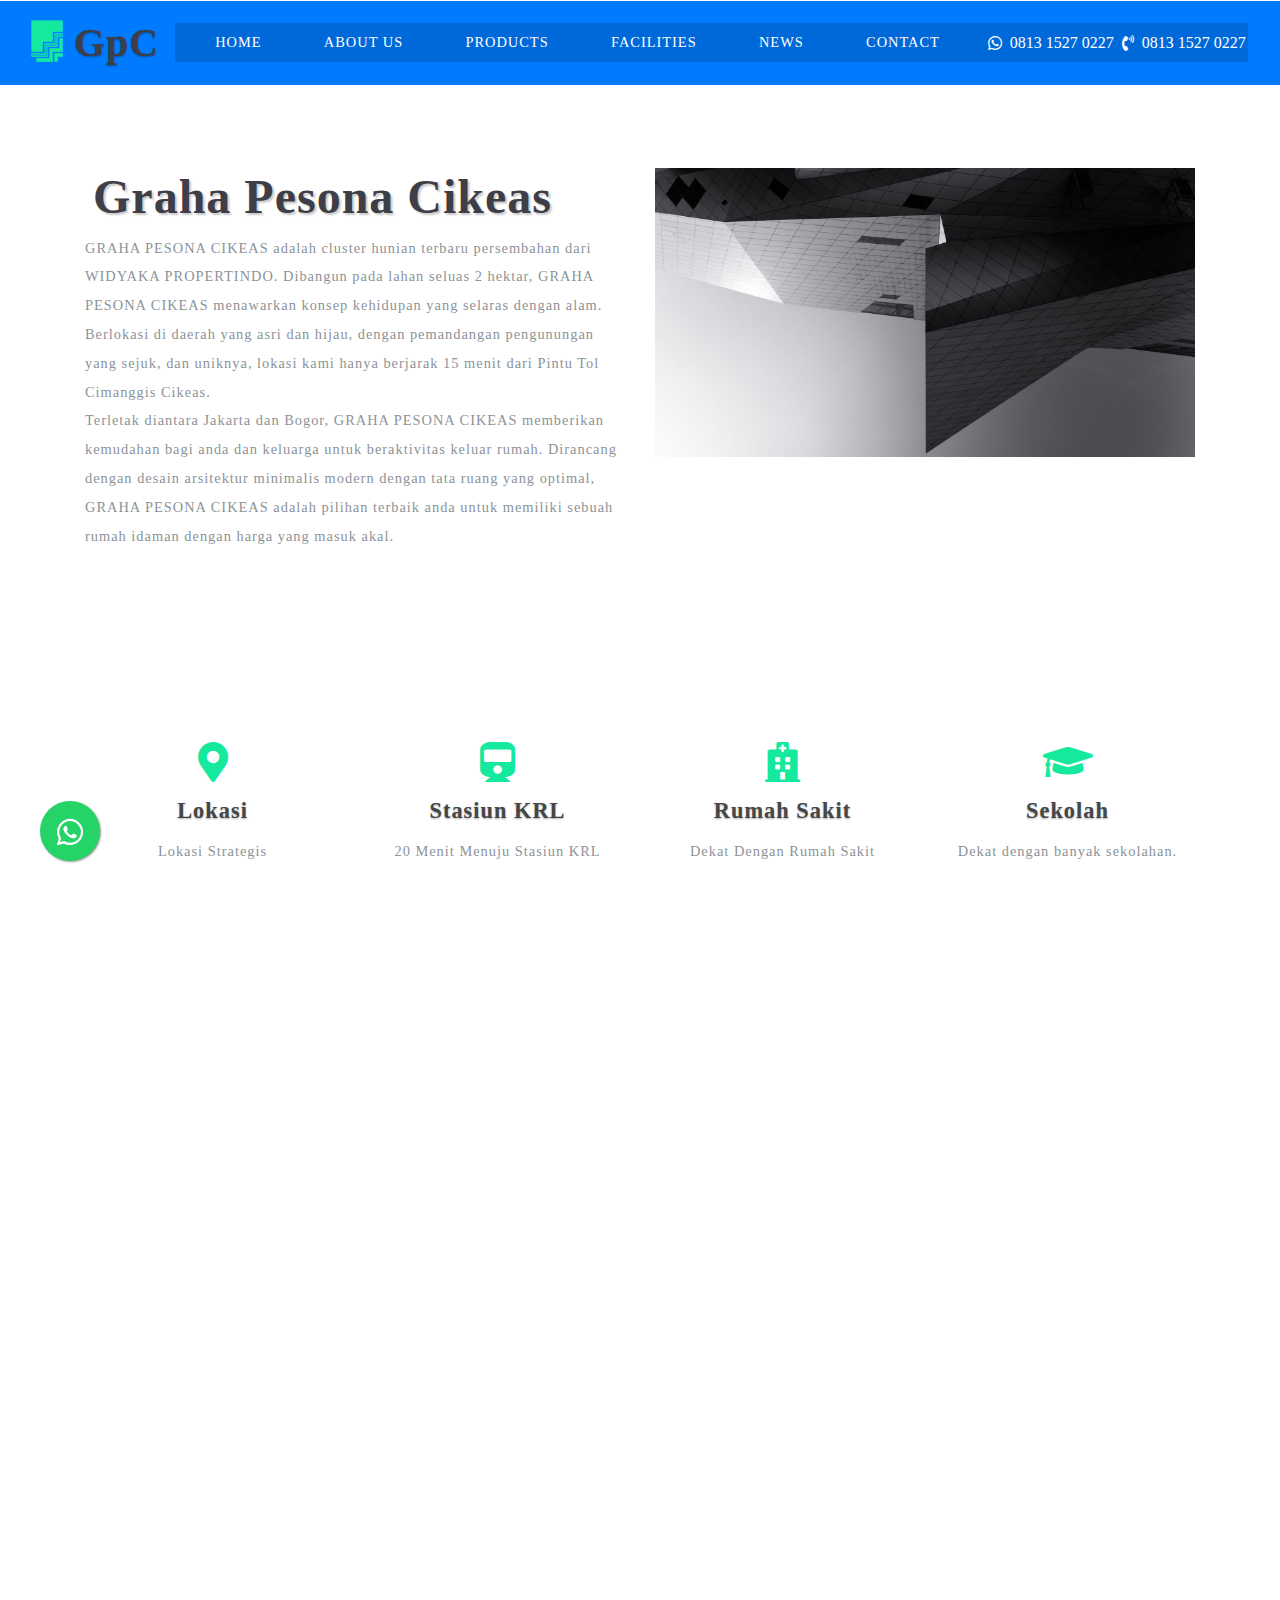
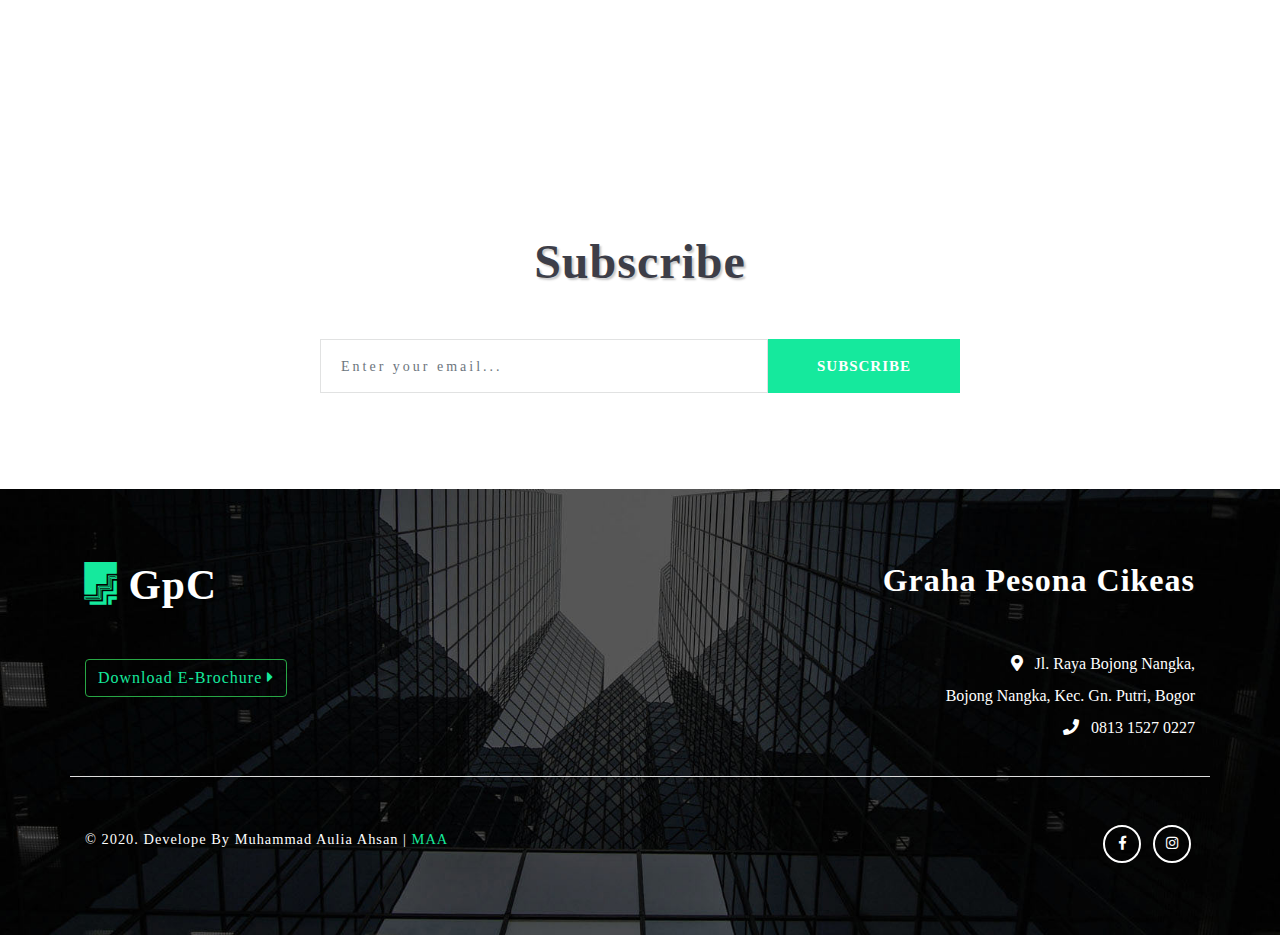
==== commit bcc6870b: "Merubah CSS navbar-collapse" ====
--- a/about.html
+++ b/about.html
@@ -81,18 +81,21 @@
 
     <!--/wthree-banner-bottom-->
     <section class="wthree-banner-bottom py-lg-5 py-3 text-center mt-5" id="about">
-        <div class="container py-lg-4 py-3">            	
-            </p> 
+        <div class="container py-lg-4 py-3">
+            </p>
             <div class="about-info mt-lg-5 mt-3">
                 <div class="row">
                     <div class="col-lg-6 text-left">
-                        <h4 class="tittle text-left ml-2 mb-2">
+                        <h3 class="tittle text-left ml-2 mb-2">
                             Graha Pesona Cikeas
-                        </h4>
-
-                        Adalah perumahan yang dekat dengan padang golf ternama di depok dan bogor, lokasi sangat mudah dijangkau. Diapit oleh 3 pintu tol, Tol Gunung Putri, Tol Cibubur dan Tol Cimanggis cikeas. Akan terhubung juga dengan LRT cimanggis jd buat anda yg punya mobilitas kerja menuju jakarta sangat lah mudah. <br>
-
-                        Perumahan yang ideal namun dg harga terjangkau dengan beberapa pilihan type unit yang bisa jd pilihan anda dan keluarga anda.
+                        </h3>
+
+                        <p> GRAHA PESONA CIKEAS adalah cluster hunian terbaru persembahan dari WIDYAKA PROPERTINDO. Dibangun pada lahan seluas 2 hektar, GRAHA PESONA CIKEAS menawarkan konsep kehidupan yang selaras dengan alam.
+                        </p>
+                        <p> Berlokasi di daerah yang asri dan hijau, dengan pemandangan pengunungan yang sejuk, dan uniknya, lokasi kami hanya berjarak 15 menit dari Pintu Tol Cimanggis Cikeas.</p>
+                        <p> Terletak diantara Jakarta dan Bogor, GRAHA PESONA CIKEAS memberikan kemudahan bagi anda dan keluarga untuk beraktivitas keluar rumah. Dirancang dengan desain arsitektur minimalis modern dengan tata ruang yang optimal, GRAHA PESONA
+                            CIKEAS adalah pilihan terbaik anda untuk memiliki sebuah rumah idaman dengan harga yang masuk akal.</p>
+
                     </div>
                     <div class="col-lg-6 text-right">
                         <img src="images/banner1.jpg" alt="">
@@ -160,7 +163,7 @@
             </div>
         </div>
     </section>
-    
+
 
     <!-- /newsletter-->
     <div class="newsletter py-lg-5 py-3 text-center">
@@ -212,7 +215,7 @@
                 </div>
                 <div class="row copyright-info mt-3">
                     <div class="col-lg-6 copyright">
-                        <p>&copy; 2020. Develope By Muhammad Aulia Ahsan | 
+                        <p>&copy; 2020. Develope By Muhammad Aulia Ahsan |
                             <a href="https://www.instagram.com/muhamad.auliya.ahsan/" target="_blank"> MAA </a>
                         </p>
                     </div>
@@ -235,7 +238,7 @@
             </div>
         </div>
     </footer>
-    
+
     <!-- //Custom-JavaScript-File-Links -->
     <div class="modal fade" id="download">
         <div class="modal-dialog">
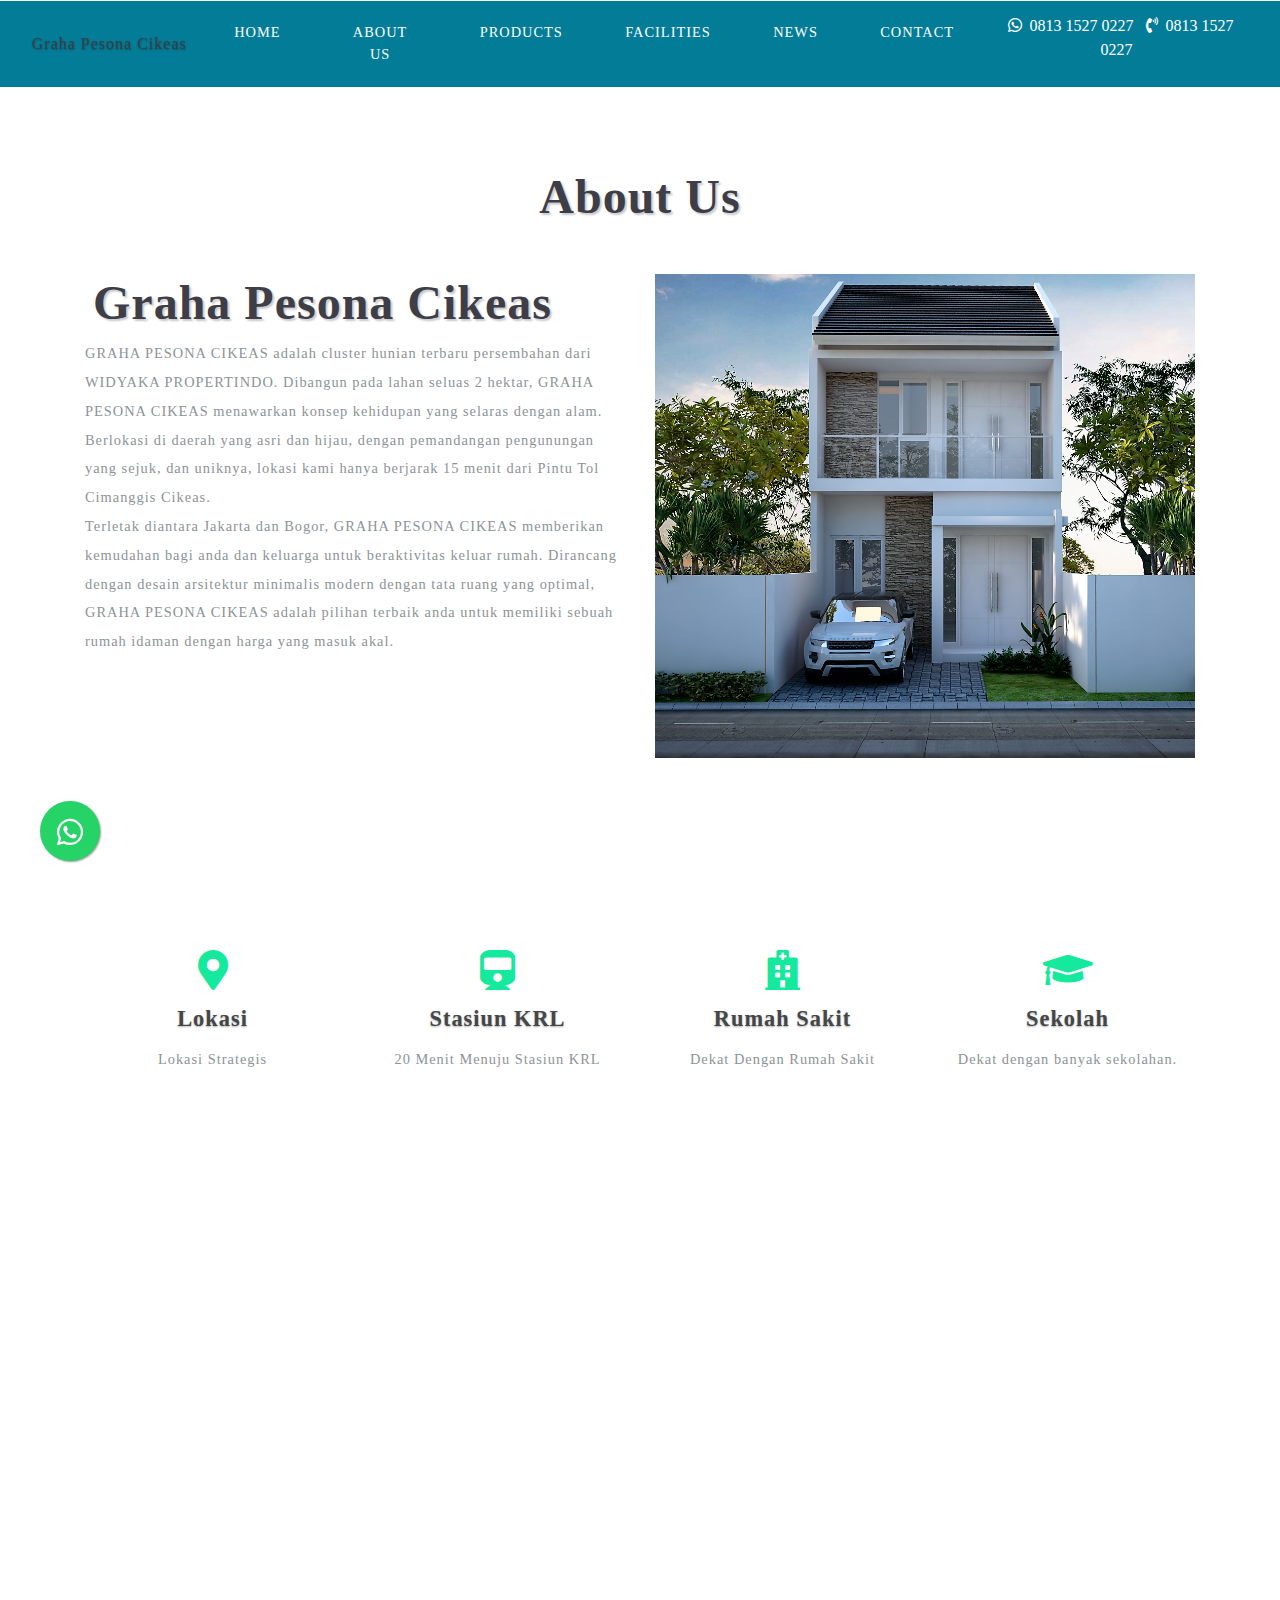
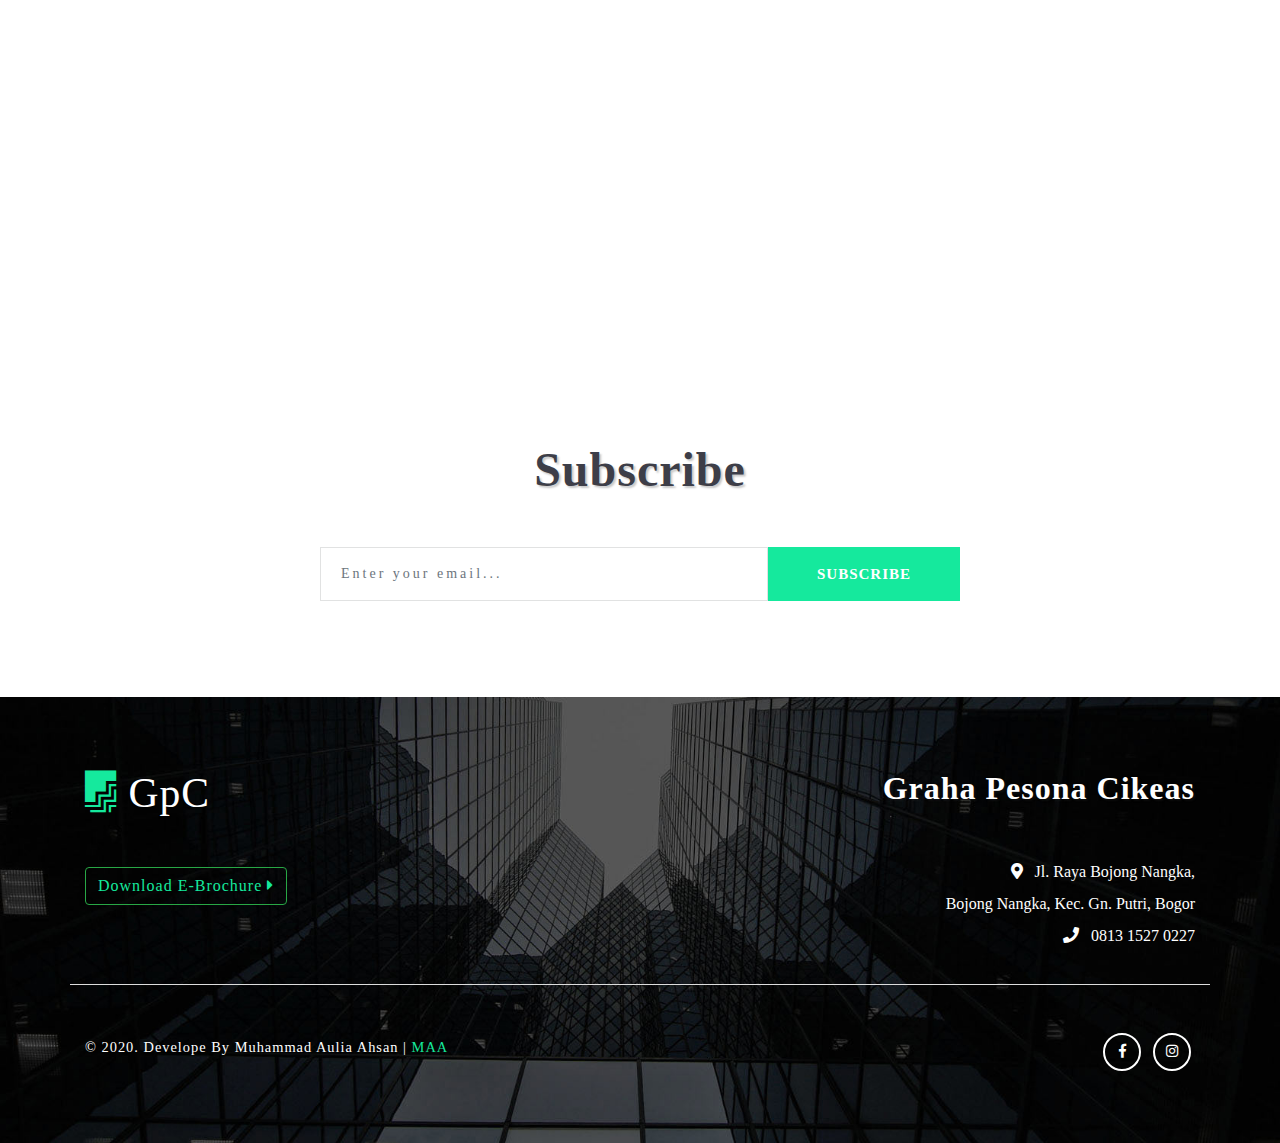
==== commit 5a1e1c3d: "update css menu utama dan beberapa image" ====
--- a/about.html
+++ b/about.html
@@ -35,27 +35,29 @@
 <body>
     <div class="main-sec" id="home">
         <header>
-            <nav class="navbar navbar-expand-lg navbar-light shift fixed-top bg-primary">
+            <nav class="navbar navbar-expand-lg navbar-light shift fixed-top">
                 <div class="logo">
-                    <h1>
+                    <h6>
                         <a class="navbar-brand" href="index.html">
-                            <i class="fab fa-firstdraft"></i> GpC
+                            <span class="gpc"></span> Graha Pesona Cikeas
+                            <!-- <img src="images/3.logo.png" class="img-logo"> -->
                         </a>
-                    </h1>
-                </div>
+                    </h6>
+                </div>
+                <div class="clearfix"><br></div>
                 <button class="navbar-toggler" type="button" data-toggle="collapse" data-target="#navbarSupportedContent" aria-controls="navbarSupportedContent" aria-expanded="false" aria-label="Toggle navigation">
                     <span class="navbar-toggler-icon"></span>
                 </button>
-
                 <div class="collapse navbar-collapse" id="navbarSupportedContent">
                     <ul class="navbar-nav mx-auto">
+                        <li class="nav-item ">
+                            <a class="nav-link text-white" href="index.html">Home
+                            </a>
+                        </li>
                         <li class="nav-item">
-                            <a class="nav-link text-white" href="index.html">Home</a>
+                            <a class="nav-link text-white" href='about.html'>About Us</a>
                         </li>
                         <li class="nav-item active">
-                            <a class="nav-link text-white" href='about.html'>About Us</a>
-                        </li>
-                        <li class="nav-item">
                             <a class="nav-link text-white" href="products.html">products</a>
                         </li>
                         <li class="nav-item">
@@ -65,13 +67,13 @@
                             <a class="nav-link text-white" href="news.html">News</a>
                         </li>
                         <li class="nav-item">
-                            <a class="nav-link text-white" href="contact.html">Contact</a>
+                            <a class="nav-link text-white" href="products.html">Contact</a>
+                        </li>
+                        <li class="nav-item text-white">
+                            <i class="fab fa-whatsapp ml-2 mr-2"></i>0813 1527 0227
+                            <i class="fas fa-phone-volume ml-2 mr-2"></i>0813 1527 0227
                         </li>
                     </ul>
-                    <form action="#" method="post" class="form-inline my-2 my-lg-0 header-search text-white">
-                        <i class="fab fa-whatsapp ml-2 mr-2"></i>0813 1527 0227
-                        <i class="fas fa-phone-volume ml-2 mr-2"></i>0813 1527 0227
-                    </form>
                 </div>
             </nav>
         </header>
@@ -82,7 +84,9 @@
     <!--/wthree-banner-bottom-->
     <section class="wthree-banner-bottom py-lg-5 py-3 text-center mt-5" id="about">
         <div class="container py-lg-4 py-3">
-            </p>
+            <h3 class="tittle text-center mb-lg-5 my-5 ">
+                About Us
+            </h3>
             <div class="about-info mt-lg-5 mt-3">
                 <div class="row">
                     <div class="col-lg-6 text-left">
@@ -98,7 +102,7 @@
 
                     </div>
                     <div class="col-lg-6 text-right">
-                        <img src="images/banner1.jpg" alt="">
+                        <img src="images/product/69.png" alt="">
                     </div>
                 </div>
             </div>
--- a/css/style.css
+++ b/css/style.css
@@ -24,6 +24,10 @@
     margin-top:16px;
 }
 
+.gpc{
+    background: url(../images/1.logo.png) no-repeat 0px 0px;
+}
+
 html,
 body {
     margin: 0;
@@ -95,11 +99,12 @@
 
 .navbar {
     padding: 0.8em 2em;
+    background: #037c97;
 }
 
 a.navbar-brand {
     font-size: 1em;
-    font-weight: 700;
+    /* font-weight: 700; */
     text-shadow: 0 1px 2px rgba(0, 0, 0, 0.37);
     color: #3d3e48;
 }
@@ -116,11 +121,17 @@
 li.nav-item {
     margin: 0 1px;
 }
+li.nav-item:hover {
+    /* margin: 0 1px; */
+    background: #0386a3;
+    outline: #0b91af 2px solid;
+    border-radius: 20% solid;
+}
 
 .navbar-light .navbar-nav .nav-link {
     padding: 0.6em 1.4em;
     color: #757474;
-    background: transparent;
+    /* background: transparent; */
     text-transform: uppercase;
     font-size: 0.9em;
     letter-spacing: 1px;
@@ -132,7 +143,7 @@
 .navbar-light .navbar-nav .nav-link.active,
 .navbar-light .navbar-nav .nav-link:hover,
 .navbar-light .navbar-nav .nav-link:focus {
-    background: transparent;
+    /* background: transparent; */
     color: #3c3a3a;
 }
 
@@ -590,14 +601,15 @@
 }
 
 .callbacks_container {
-    position: relative;
+    position: center;
+    align-content: center;
     float: center;
     width: 100%;
     min-height: 10%;
 }
 
 .callbacks {
-    position: relative;
+    position: center;
     list-style: none;
     overflow: hidden;
     width: 100%;
@@ -763,7 +775,7 @@
 
 .slider {
     position: relative;
-    height: 20%;
+    height: 10%;
 }
 
 
@@ -1838,7 +1850,7 @@
 
 .logo h2 a {
     font-size: 1.3em;
-    font-weight: 700;
+    /* font-weight: 700; */
     text-shadow: 0 1px 2px rgba(0, 0, 0, 0.37);
     color: #fff;
 }
@@ -2011,6 +2023,7 @@
     }
     li.nav-item {
         margin: 6px 0px 0 0;
+        outline: #037c97;
     }
     .dropdown-item {
         text-align: center;
@@ -2020,8 +2033,8 @@
     .navbar-light .navbar-nav .nav-link.active,
     .navbar-light .navbar-nav .nav-link:hover {
         color: #555;
-        text-shadow: 1px 1px 2px #000000;
-        border: 2px solid #ffffff;
+        /* text-shadow: 1px 1px 2px #000000; */
+        /* border: 2px solid #ffffff; */
         border-radius: 3px;
     }
     .navbar-light .navbar-nav .nav-link {
@@ -2031,9 +2044,11 @@
         color: #555;
     }
     #navbarSupportedContent {
-        background: #fff;
+        background: rgb(5, 181, 194);
         padding: 0.5em 0;
-    }
+
+    }
+
     .cd-header-buttons {
         top: 20px;
         right: 60px;
@@ -2063,7 +2078,7 @@
         border-radius: 0;
     }
     #navbarSupportedContent {
-        background: #fff;
+        background: rgb(5, 181, 194);
         padding: 0.5em 0;
         position: absolute;
         width: 90%;
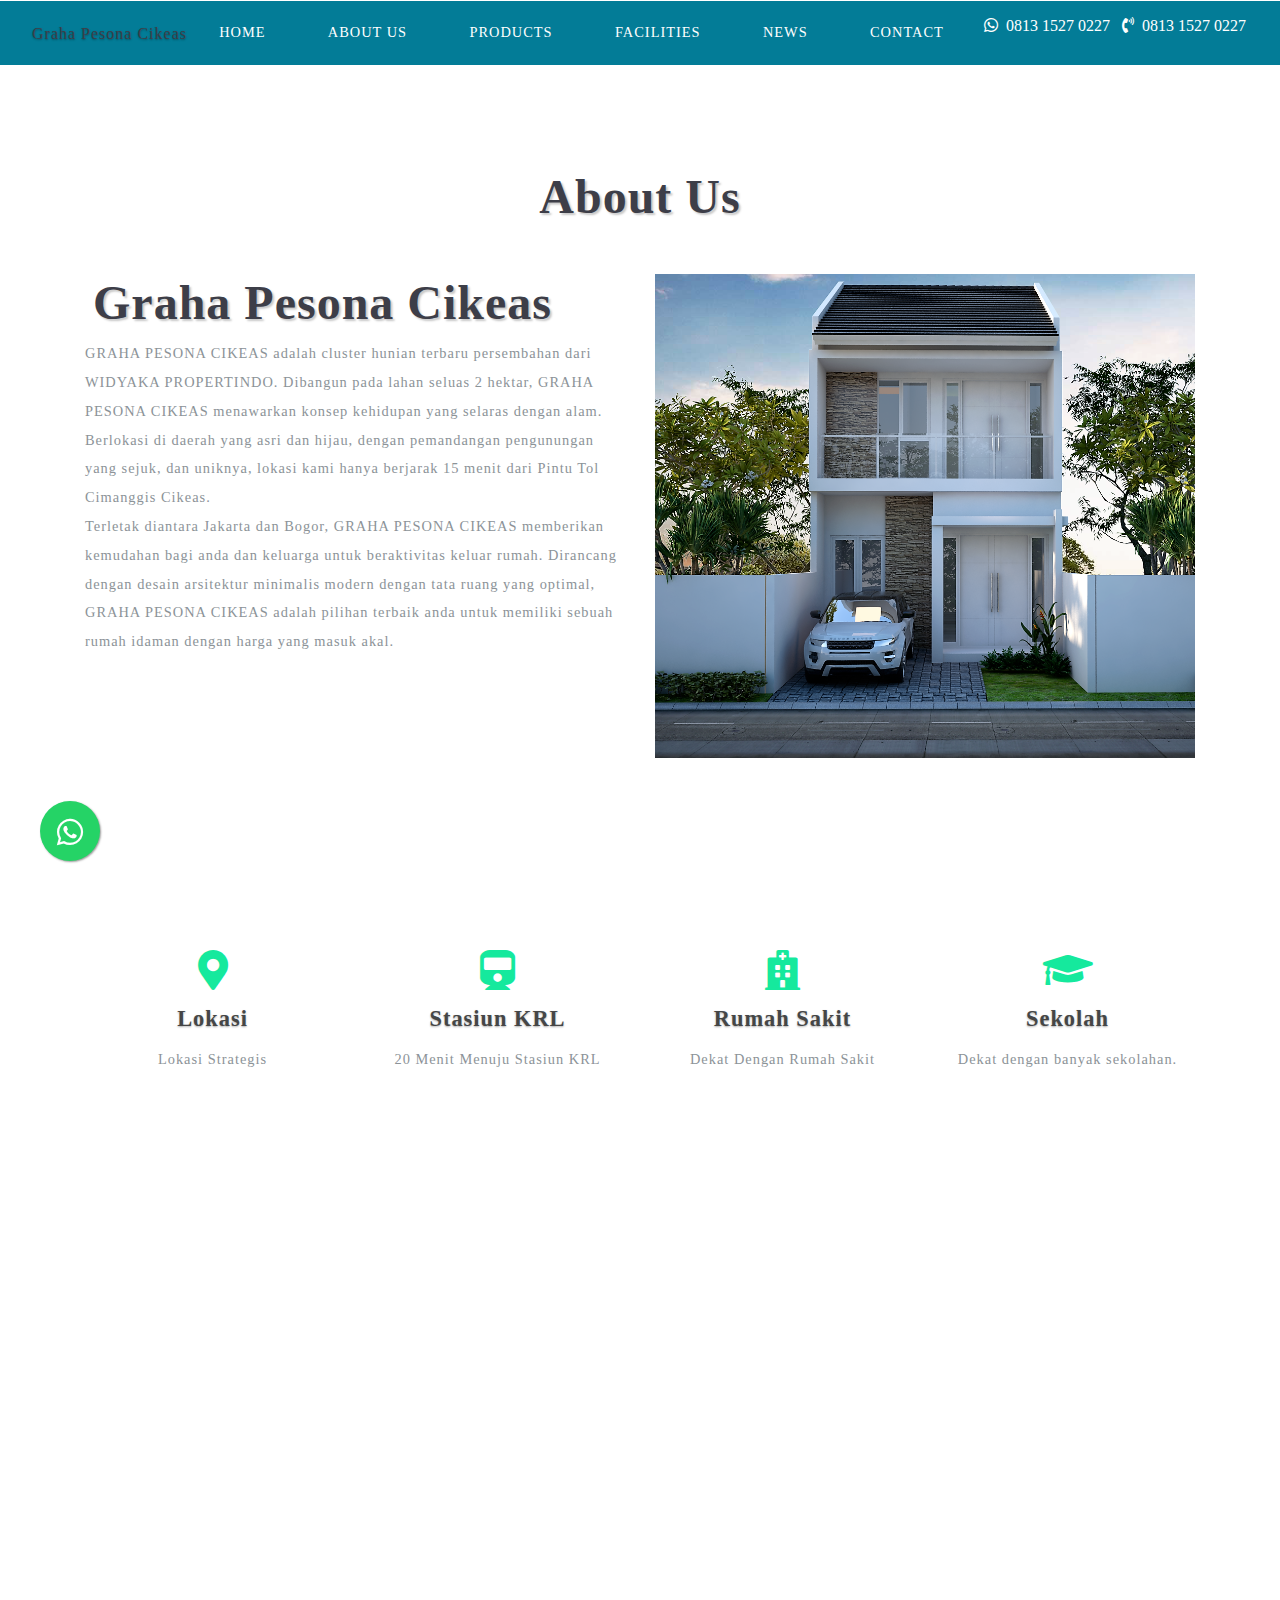
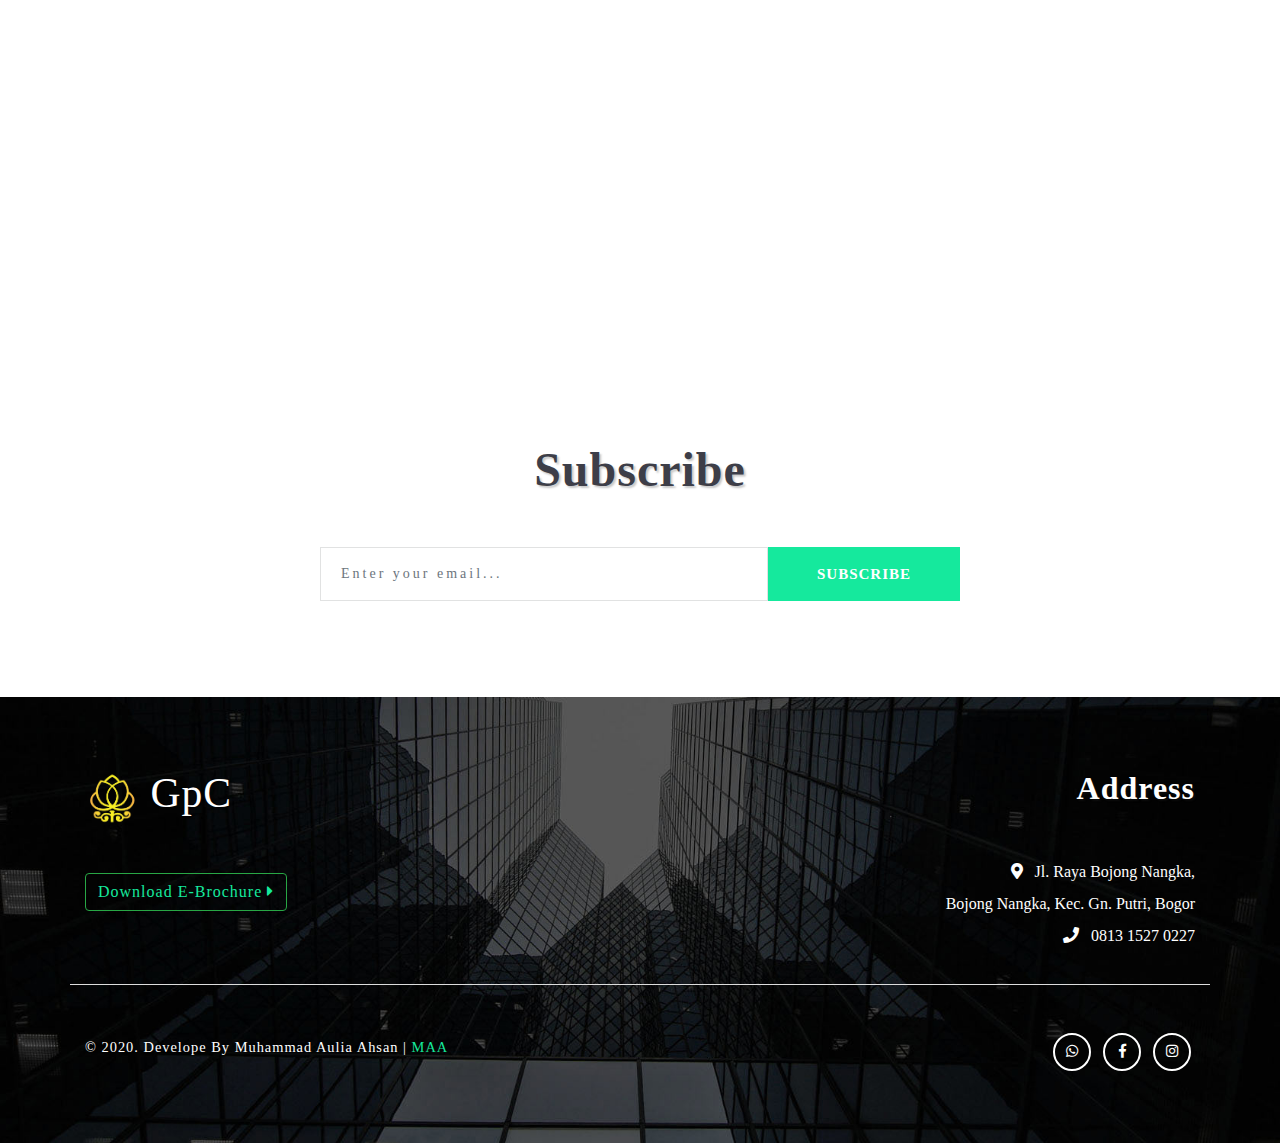
==== commit 6c302b61: "Update Footer" ====
--- a/about.html
+++ b/about.html
@@ -194,19 +194,31 @@
                         <div class="logo">
                             <h2>
                                 <a href="index.html">
-                                    <i class="fab fa-firstdraft"></i> GpC</a>
+                                    <!-- <i class="fab fa-firstdraft"></i> GpC -->
+                                    <img src="images/2.logo.png" id="logo-bottom"> GpC
+                                </a>
                             </h2>
                         </div>
+                        <style>
+                            #logo {
+                                width: 8%;
+                            }
+                            a.navbar-brand{
+                                margin: 0px;
+                            }
+                            #logo-bottom{
+                                width: 10%;
+                            }                    
+                        </style>
                         <p class="my-5">
                             <a data-toggle="modal" href='#download' class="btn btn-success btn-outline-success">Download E-Brochure
                                 <i class="fa fa-caret-right" aria-hidden="true"></i>
                             </a>
                         </p>
 
-
                     </div>
                     <div class="col-lg-6 footer-right-info text-right">
-                        <h6>Graha Pesona Cikeas</h6>
+                        <h6>Address</h6>
                         <address class="ad-info mt-5">
                             <!-- <strong></strong> -->
                             <i class="fas fa-map-marker-alt mr-2"></i> Jl. Raya Bojong Nangka, 
@@ -225,6 +237,11 @@
                     </div>
                     <div class="col-lg-6 social_media footer-icons text-right">
                         <ul class="text-right">
+                            <li>
+                                <a href="https://api.whatsapp.com/send?phone=+6281315270227&text=Selamat %20Datang%21%20Di%20Graha%20Pesona%20Cikeas." target="_blank" class="facebook text-center">
+                                    <i class="fab fa-whatsapp" aria-hidden="true"></i>
+                                </a>
+                            </li>
                             <li>
                                 <a href="https://web.facebook.com/graha.p.cikeas" target="_blank" class="facebook text-center">
                                     <i class="fab fa-facebook-f" aria-hidden="true"></i>
@@ -242,6 +259,7 @@
             </div>
         </div>
     </footer>
+
 
     <!-- //Custom-JavaScript-File-Links -->
     <div class="modal fade" id="download">
